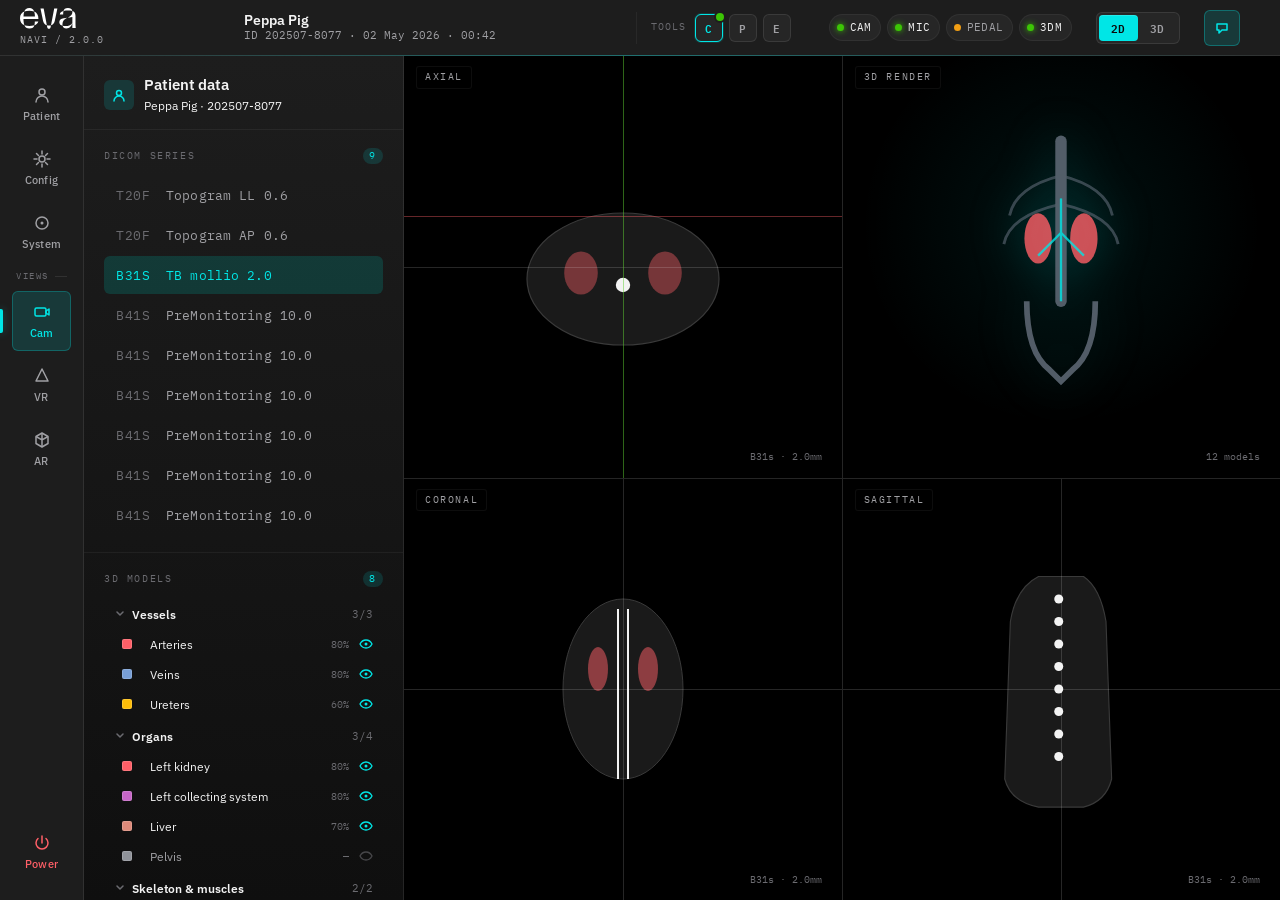
==== index.html @ 3d7feb4e "Rename eva-navi-prototype.html to index.html" ====
<!doctype html>
<html lang="en">
<head>
<meta charset="utf-8">
<title>EVA Navi — Prototype</title>
<meta name="viewport" content="width=device-width,initial-scale=1">
<link rel="preconnect" href="https://fonts.googleapis.com">
<link rel="preconnect" href="https://fonts.gstatic.com" crossorigin>
<link href="https://fonts.googleapis.com/css2?family=IBM+Plex+Mono:wght@400;500;600&family=IBM+Plex+Sans:wght@400;500;600;700&display=swap" rel="stylesheet">
<style>
/* ==========================================================================
   TOKENS — Eva Surgica brand
   ========================================================================== */
:root{
  --bg-0:#0F0F0F; --bg-1:#1D1D1D; --bg-2:#262626; --bg-3:#333333; --bg-4:#404040;
  --bd-subtle:rgba(255,255,255,.05); --bd-default:rgba(255,255,255,.09); --bd-strong:rgba(255,255,255,.18);
  --tx-primary:#F3F3F3; --tx-secondary:#A0A0A4; --tx-tertiary:#6B6B70; --tx-disabled:#454548;

  --brand:#00E6E6; --brand-bright:#33EFEF; --brand-deep:#00B8B8;
  --brand-tint:rgba(0,230,230,.14); --brand-glow:rgba(0,230,230,.40);
  --brand-blue:#789FD6; --brand-blue-tint:rgba(120,159,214,.16);
  --brand-magenta:#C666C7; --brand-magenta-tint:rgba(198,102,199,.16);
  --acc-yellow:#FEBD09; --acc-yellow-tint:rgba(254,189,9,.14);
  --acc-salmon:#DD8A7A; --acc-salmon-tint:rgba(221,138,122,.14);

  --ok:#3CC505; --ok-tint:rgba(60,197,5,.14);
  --warn:#F19E14; --warn-tint:rgba(241,158,20,.14);
  --danger:#FF5F67; --danger-tint:rgba(255,95,103,.14);
  --neutral:#90939A; --neutral-tint:rgba(144,147,154,.14);

  --brand-gradient:linear-gradient(135deg,var(--brand) 0%,var(--brand-blue) 50%,var(--brand-magenta) 100%);

  --f-sans:'IBM Plex Sans',ui-sans-serif,system-ui,sans-serif;
  --f-mono:'IBM Plex Mono',ui-monospace,monospace;
  --r-sm:4px; --r-md:6px; --r-lg:10px; --r-xl:14px;
  --sh-1:0 1px 2px rgba(0,0,0,.4);
  --sh-2:0 4px 12px rgba(0,0,0,.4);
  --sh-3:0 12px 32px rgba(0,0,0,.55);
}

*{box-sizing:border-box}
html,body{margin:0;padding:0;height:100%;overflow:hidden;background:var(--bg-0);color:var(--tx-primary);font-family:var(--f-sans);font-size:14px;line-height:1.45;-webkit-font-smoothing:antialiased}
button{font-family:inherit;background:none;border:0;padding:0;cursor:pointer;color:inherit}
input{font-family:inherit}

/* ==========================================================================
   APP SHELL
   ========================================================================== */
.app{display:grid;grid-template-rows:56px 1fr;height:100vh;background:var(--bg-0)}

/* ==========================================================================
   TOPBAR
   ========================================================================== */
.topbar{
  display:grid;
  grid-template-columns:200px 1fr auto auto auto auto auto;
  align-items:center;gap:24px;padding:0 16px 0 20px;
  background:var(--bg-1);border-bottom:1px solid var(--bd-default);position:relative;
}
.topbar::after{content:"";position:absolute;left:0;right:0;bottom:-1px;height:1px;background:linear-gradient(90deg,transparent,var(--brand),transparent);opacity:.35}
.brand{display:flex;flex-direction:column;align-items:flex-start;gap:4px}
.brand-name small{display:block;font-family:var(--f-mono);font-size:10px;color:var(--tx-secondary);font-weight:400;letter-spacing:.1em}

.tb-group{display:flex;align-items:center;gap:8px;padding:0 14px;border-left:1px solid var(--bd-subtle);height:32px}
.tb-label{font-family:var(--f-mono);font-size:10px;color:var(--tx-tertiary);text-transform:uppercase;letter-spacing:.12em}

.tb-patient{display:flex;flex-direction:column;justify-content:center;line-height:1.25}
.tb-patient .name{font-size:13.5px;font-weight:600;color:var(--tx-primary)}
.tb-patient .id{font-family:var(--f-mono);font-size:11px;color:var(--tx-secondary)}

.tb-marker{width:28px;height:28px;border-radius:var(--r-md);background:var(--bg-2);border:1px solid var(--bd-default);display:grid;place-items:center;font-family:var(--f-mono);font-size:11px;font-weight:600;color:var(--tx-secondary);position:relative;cursor:pointer;transition:all .15s ease}
.tb-marker:hover{border-color:var(--bd-strong);color:var(--tx-primary)}
.tb-marker.is-active{color:var(--brand);border-color:var(--brand);box-shadow:0 0 0 1px var(--brand-tint)}
.tb-marker .dot{position:absolute;top:-2px;right:-2px;width:8px;height:8px;border-radius:50%;background:var(--ok);box-shadow:0 0 0 2px var(--bg-1)}

.tb-hw{display:flex;gap:6px;align-items:center}
.tb-hw-item{display:flex;align-items:center;gap:6px;padding:5px 9px 5px 7px;border-radius:999px;background:var(--bg-2);border:1px solid var(--bd-subtle);font-size:11px;color:var(--tx-secondary);font-family:var(--f-mono);letter-spacing:.02em}
.tb-hw-item .status{width:7px;height:7px;border-radius:50%;background:var(--tx-disabled)}
.tb-hw-item.is-ok .status{background:var(--ok);box-shadow:0 0 6px var(--ok)}
.tb-hw-item.is-warn .status{background:var(--warn)}
.tb-hw-item.is-err .status{background:var(--danger)}
.tb-hw-item.is-ok{color:var(--tx-primary)}

.tb-action{width:36px;height:36px;border-radius:var(--r-md);background:transparent;border:1px solid transparent;color:var(--tx-secondary);display:grid;place-items:center;cursor:pointer;transition:all .15s ease}
.tb-action:hover{background:var(--bg-2);color:var(--tx-primary)}
.tb-action.is-on{background:var(--brand-tint);color:var(--brand);border-color:rgba(0,230,230,.3)}
.tb-action.is-danger:hover{background:var(--danger-tint);color:var(--danger);border-color:rgba(255,95,103,.3)}

.tb-toggle-23d{display:flex;background:var(--bg-2);border:1px solid var(--bd-default);border-radius:var(--r-md);padding:2px;height:32px}
.tb-toggle-23d button{background:transparent;border:none;color:var(--tx-secondary);font-family:var(--f-mono);font-size:11px;font-weight:600;letter-spacing:.05em;padding:0 12px;border-radius:4px;cursor:pointer;height:100%}
.tb-toggle-23d button.is-active{background:var(--brand);color:#0A0A0A;box-shadow:0 1px 0 rgba(255,255,255,.15) inset}

/* ==========================================================================
   BODY: SIDEBAR + STAGE
   ========================================================================== */
.body{display:grid;grid-template-columns:84px 1fr;min-height:0}

.sidebar{background:var(--bg-1);border-right:1px solid var(--bd-default);display:flex;flex-direction:column;padding:18px 0}
.sb-group{display:flex;flex-direction:column;gap:4px;padding:0 12px}
.sb-divider{height:1px;background:var(--bd-default);margin:14px 16px;position:relative}
.sb-divider::after{content:"SETUP";position:absolute;left:0;top:-7px;font-family:var(--f-mono);font-size:9px;color:var(--tx-tertiary);letter-spacing:.18em;background:var(--bg-1);padding-right:6px}
.sb-divider.viz::after{content:"VIEWS"}

.sb-item{display:flex;flex-direction:column;align-items:center;gap:4px;padding:10px 6px;border-radius:var(--r-md);color:var(--tx-secondary);cursor:pointer;transition:all .15s ease;border:1px solid transparent;position:relative;background:transparent;font-family:inherit}
.sb-item:hover{background:var(--bg-2);color:var(--tx-primary)}
.sb-item.is-active{background:var(--brand-tint);color:var(--brand);border-color:rgba(0,230,230,.25)}
.sb-item.is-active::before{content:"";position:absolute;left:-13px;top:50%;transform:translateY(-50%);width:3px;height:24px;background:var(--brand);border-radius:0 2px 2px 0;box-shadow:0 0 8px var(--brand-glow)}
.sb-item span{font-size:10.5px;font-weight:500;letter-spacing:.02em}
.sb-bottom{margin-top:auto;padding:0 12px;display:flex;flex-direction:column;gap:4px}
.sb-item-danger{color:var(--danger)!important}
.sb-item-danger:hover{background:var(--danger-tint)!important;color:var(--danger)!important}

/* ==========================================================================
   STAGE — screens swap here
   ========================================================================== */
.stage{position:relative;min-width:0;overflow:hidden;background:var(--bg-0)}
.screen{position:absolute;inset:0;display:none;animation:fadeIn .25s ease}
.screen.is-active{display:block}
@keyframes fadeIn{from{opacity:0;transform:translateY(4px)}to{opacity:1;transform:none}}

/* ==========================================================================
   BUTTONS (used by all screens)
   ========================================================================== */
.btn{font-family:var(--f-sans);font-size:13px;font-weight:500;letter-spacing:-.002em;padding:8px 14px;border-radius:var(--r-md);border:1px solid transparent;cursor:pointer;transition:all .15s ease;display:inline-flex;align-items:center;gap:8px;line-height:1;white-space:nowrap}
.btn-primary{background:var(--brand);color:#0A0A0A;font-weight:600;box-shadow:0 1px 0 rgba(255,255,255,.15) inset,0 2px 8px rgba(0,230,230,.25)}
.btn-primary:hover{background:var(--brand-bright);box-shadow:0 1px 0 rgba(255,255,255,.2) inset,0 4px 14px rgba(0,230,230,.4)}
.btn-secondary{background:var(--bg-3);color:var(--tx-primary);border-color:var(--bd-default)}
.btn-secondary:hover{background:var(--bg-4);border-color:var(--bd-strong)}
.btn-ghost{background:transparent;color:var(--tx-secondary);border-color:transparent}
.btn-ghost:hover{background:var(--bg-2);color:var(--tx-primary)}
.btn-danger{background:transparent;color:var(--danger);border-color:rgba(255,95,103,.3)}
.btn-danger:hover{background:var(--danger-tint);border-color:var(--danger)}
.btn-icon{padding:8px;width:34px;height:34px;justify-content:center}
.btn-lg{padding:12px 18px;font-size:14px;border-radius:var(--r-md)}
.btn-sm{padding:6px 10px;font-size:12px}

/* Pills */
.pill{display:inline-flex;align-items:center;gap:8px;padding:6px 12px;border-radius:999px;font-family:var(--f-mono);font-size:11px;font-weight:500;letter-spacing:.02em;border:1px solid}
.pill .dot{width:7px;height:7px;border-radius:50%}
.pill-ok{background:var(--ok-tint);color:var(--ok);border-color:rgba(60,197,5,.3)} .pill-ok .dot{background:var(--ok);box-shadow:0 0 6px var(--ok)}
.pill-warn{background:var(--warn-tint);color:var(--warn);border-color:rgba(241,158,20,.3)} .pill-warn .dot{background:var(--warn)}
.pill-idle{background:var(--bg-3);color:var(--tx-tertiary);border-color:var(--bd-default)} .pill-idle .dot{background:var(--tx-tertiary)}

/* ==========================================================================
   SCREEN: OPERATING VIEW (4-pane DICOM)
   ========================================================================== */
.opview{display:grid;grid-template-columns:320px 1fr;height:100%;background:var(--bg-0)}

.panel{background:linear-gradient(180deg,var(--bg-1) 0%,var(--bg-0) 100%);border-right:1px solid var(--bd-default);overflow-y:auto;display:flex;flex-direction:column}
.panel-header{display:flex;align-items:center;gap:10px;padding:18px 20px 14px;border-bottom:1px solid var(--bd-subtle)}
.panel-header .ico{width:30px;height:30px;border-radius:var(--r-md);background:var(--brand-tint);color:var(--brand);display:grid;place-items:center}
.panel-title{margin:0;font-size:14.5px;font-weight:600;letter-spacing:-.005em}
.panel-title small{display:block;font-size:11px;color:var(--tx-tertiary);font-weight:400;font-family:var(--f-mono);letter-spacing:.05em;margin-top:1px}

.panel-section{padding:18px 20px;border-bottom:1px solid var(--bd-subtle)}
.panel-section:last-child{border-bottom:none}
.panel-section-label{font-family:var(--f-mono);font-size:10px;color:var(--tx-tertiary);text-transform:uppercase;letter-spacing:.16em;margin-bottom:12px;display:flex;justify-content:space-between;align-items:center}
.panel-section-label .count{color:var(--brand);background:var(--brand-tint);padding:1px 6px;border-radius:999px;font-size:9.5px}

/* DICOM list — search + groups + refined items */
.dicom-list{display:flex;flex-direction:column;gap:2px}

.dicom-item{
  display:flex;align-items:center;gap:14px;
  padding:11px 12px;
  border-radius:var(--r-md);
  background:transparent;border:none;
  font-family:var(--f-mono);font-size:12.5px;
  color:var(--tx-secondary);
  width:100%;text-align:left;cursor:pointer;
  transition:background .12s ease;
}
.dicom-item .seq{color:var(--tx-tertiary);min-width:36px;letter-spacing:.04em}
.dicom-item .name{letter-spacing:.01em}
.dicom-item:hover{background:var(--bg-2);color:var(--tx-primary)}
.dicom-item:hover .seq{color:var(--tx-secondary)}
.dicom-item.is-active{background:rgba(0,140,130,.28);color:var(--brand)}
.dicom-item.is-active .seq{color:var(--brand)}

.models-tree{display:flex;flex-direction:column;gap:2px}
.model-group{display:flex;flex-direction:column}
.model-group-header{display:flex;align-items:center;gap:8px;padding:8px 10px;border-radius:var(--r-sm);font-size:12px;font-weight:600;color:var(--tx-primary);cursor:pointer;background:transparent;border:none;font-family:inherit;width:100%;text-align:left}
.model-group-header:hover{background:var(--bg-2)}
.model-group-header .chev{transition:transform .15s ease;color:var(--tx-tertiary)}
.model-group.is-collapsed .chev{transform:rotate(-90deg)}
.model-group-header .grp-count{margin-left:auto;font-family:var(--f-mono);font-size:10.5px;color:var(--tx-tertiary);font-weight:400}
.model-group-items{display:flex;flex-direction:column;gap:1px;padding-left:8px;transition:max-height .2s ease,opacity .15s ease;overflow:hidden}
.model-group.is-collapsed .model-group-items{max-height:0;opacity:0}

.model-item{display:grid;grid-template-columns:18px 1fr auto auto;align-items:center;gap:10px;padding:7px 10px;border-radius:var(--r-sm);cursor:pointer;font-size:12px;color:var(--tx-secondary);background:transparent;border:none;font-family:inherit;width:100%;text-align:left}
.model-item:hover{background:var(--bg-2);color:var(--tx-primary)}
.model-item .swatch{width:10px;height:10px;border-radius:2px;border:1px solid rgba(255,255,255,.15)}
.model-item.is-on{color:var(--tx-primary)}
.model-item .eye{color:var(--tx-tertiary);opacity:.6}
.model-item.is-on .eye{color:var(--brand);opacity:1}
.model-item .opacity-mini{font-family:var(--f-mono);font-size:10px;color:var(--tx-tertiary)}

.tp-block{padding:18px 20px;border-top:1px solid var(--bd-subtle)}
.tp-row{display:flex;justify-content:space-between;align-items:baseline;margin-bottom:8px}
.tp-label{font-size:12px;font-weight:500}
.tp-val{font-family:var(--f-mono);font-size:13px;color:var(--brand);font-weight:600}
.tp-slider{height:6px;background:var(--bg-3);border-radius:999px;position:relative;cursor:pointer}
.tp-slider .fill{position:absolute;left:0;top:0;bottom:0;width:62%;background:linear-gradient(90deg,var(--brand-deep),var(--brand));border-radius:999px;box-shadow:0 0 12px var(--brand-glow)}
.tp-slider .knob{position:absolute;left:62%;top:50%;transform:translate(-50%,-50%);width:16px;height:16px;border-radius:50%;background:var(--tx-primary);border:2px solid var(--brand);box-shadow:var(--sh-2)}

/* Viewport 4-pane */
.viewport{display:grid;grid-template-columns:1fr 1fr;grid-template-rows:1fr 1fr;gap:1px;background:var(--bd-default);position:relative;overflow:hidden;height:100%}
.pane{background:#000;position:relative;overflow:hidden}
.pane-label{position:absolute;top:10px;left:12px;font-family:var(--f-mono);font-size:10px;color:var(--tx-secondary);text-transform:uppercase;letter-spacing:.16em;background:rgba(0,0,0,.6);padding:3px 8px;border-radius:3px;border:1px solid var(--bd-subtle);z-index:2}
.pane-meta{position:absolute;bottom:10px;right:12px;font-family:var(--f-mono);font-size:10px;color:var(--tx-tertiary);background:rgba(0,0,0,.6);padding:3px 8px;border-radius:3px}

/* Pane expand button */
.pane-expand{position:absolute;top:8px;right:10px;width:26px;height:26px;border-radius:var(--r-sm);background:rgba(0,0,0,.55);border:1px solid var(--bd-subtle);color:var(--tx-tertiary);display:none;place-items:center;cursor:pointer;z-index:3;transition:all .15s ease}
.pane:hover .pane-expand{display:grid}
.pane-expand:hover{background:var(--bg-3);border-color:var(--bd-strong);color:var(--tx-primary)}

/* Maximized pane */
.pane.is-maximized{grid-column:1/-1;grid-row:1/-1;z-index:4}
.viewport.has-maximized .pane:not(.is-maximized){display:none}
.pane.is-maximized .pane-expand{display:grid}
.pane-content{width:100%;height:100%;display:grid;place-items:center}
.anatomy{position:absolute;inset:0;display:grid;place-items:center;background:radial-gradient(circle at 50% 40%,rgba(0,230,230,.08),transparent 60%)}
.anatomy-svg{filter:drop-shadow(0 0 24px rgba(0,230,230,.25))}
.crosshair{position:absolute;background:rgba(255,255,255,.15);pointer-events:none}
.crosshair.h{left:0;right:0;height:1px;top:50%}
.crosshair.v{top:0;bottom:0;width:1px;left:50%}
.crosshair.red{background:rgba(255,95,103,.4)}
.crosshair.green{background:rgba(60,197,5,.4)}

/* ==========================================================================
   SCREEN: CALIBRATION
   ========================================================================== */
.calib{display:grid;grid-template-rows:auto 1fr auto;height:100%;background:var(--bg-0)}

.stepper{display:flex;align-items:center;gap:0;padding:20px 28px;background:linear-gradient(180deg,var(--bg-1),var(--bg-0));border-bottom:1px solid var(--bd-subtle)}
.step{display:flex;align-items:center;gap:10px;color:var(--tx-tertiary);font-size:12px}
.step + .step-connector{flex:1;height:1px;background:var(--bd-default);margin:0 14px;min-width:24px;position:relative}
.step-connector.is-done{background:var(--brand)}
.step-circle{width:24px;height:24px;border-radius:50%;border:1.5px solid var(--bd-default);display:grid;place-items:center;font-family:var(--f-mono);font-size:11px;font-weight:600;color:var(--tx-tertiary);background:var(--bg-1)}
.step.is-done .step-circle{background:var(--brand);border-color:var(--brand);color:#0A0A0A}
.step.is-current .step-circle{border-color:var(--brand);color:var(--brand);background:var(--brand-tint);box-shadow:0 0 0 4px rgba(0,230,230,.1)}
.step.is-done{color:var(--tx-secondary)}
.step.is-current{color:var(--tx-primary);font-weight:600}
.step-label{font-size:12px}

.calib-stage{position:relative;overflow:hidden;background:radial-gradient(800px 500px at 50% 40%,rgba(0,230,230,.06),transparent 60%),var(--bg-0)}
.calib-anatomy{position:absolute;left:50%;top:50%;transform:translate(-50%,-50%);width:320px;height:480px}

.pointer-status{position:absolute;top:24px;left:50%;transform:translateX(-50%);display:flex;align-items:center;gap:12px;background:rgba(13,18,24,.85);backdrop-filter:blur(8px);border:1px solid var(--warn);border-radius:999px;padding:8px 16px 8px 12px;box-shadow:0 8px 24px rgba(0,0,0,.5),0 0 0 1px rgba(241,158,20,.2),0 0 20px rgba(241,158,20,.2)}
.pointer-status .ico{width:22px;height:22px;border-radius:50%;background:var(--warn-tint);color:var(--warn);display:grid;place-items:center}
.pointer-status .txt{font-size:13px;font-weight:500}
.pointer-status .txt small{display:block;font-family:var(--f-mono);font-size:10.5px;color:var(--tx-secondary);font-weight:400;letter-spacing:.04em}

.calib-points{position:absolute;inset:0;pointer-events:none}
.cp{position:absolute;width:32px;height:32px;border-radius:50%;border:2px solid var(--tx-tertiary);background:rgba(0,0,0,.5);display:grid;place-items:center;font-family:var(--f-mono);font-size:12px;font-weight:600;color:var(--tx-tertiary)}
.cp.done{background:var(--brand);border-color:var(--brand);color:#0A0A0A;box-shadow:0 0 16px var(--brand-glow)}
.cp.current{border-color:var(--acc-yellow);color:var(--acc-yellow);background:rgba(254,189,9,.15);animation:pulseRing 1.6s infinite}
@keyframes pulseRing{0%,100%{box-shadow:0 0 0 0 rgba(254,189,9,.6)}50%{box-shadow:0 0 0 10px rgba(254,189,9,0)}}

.calib-info{position:absolute;left:32px;top:32px;width:280px;display:flex;flex-direction:column;gap:14px}
.calib-info-card{background:rgba(13,18,24,.7);backdrop-filter:blur(8px);border:1px solid var(--bd-default);border-radius:var(--r-lg);padding:18px}
.calib-info-card .lbl{font-family:var(--f-mono);font-size:10px;color:var(--brand);letter-spacing:.16em;text-transform:uppercase;margin-bottom:10px}
.calib-info-card .ttl{font-size:15px;font-weight:600;letter-spacing:-.005em;margin-bottom:6px}
.calib-info-card .desc{font-size:12.5px;color:var(--tx-secondary);line-height:1.5;margin-bottom:14px}
.calib-info-card .timer{display:flex;gap:8px;align-items:center;font-family:var(--f-mono);font-size:11px;color:var(--tx-tertiary)}

.calib-footer{display:grid;grid-template-columns:auto 1fr auto;align-items:center;gap:16px;padding:18px 28px;background:var(--bg-1);border-top:1px solid var(--bd-default)}
.calib-progress{display:flex;align-items:center;gap:14px}
.calib-progress-text{font-size:13px}
.calib-progress-text strong{color:var(--brand);font-family:var(--f-mono);font-weight:600;font-size:14px}
.calib-progress-text .sub{display:block;font-size:11.5px;color:var(--tx-secondary);margin-top:2px}
.calib-progress-bar{width:140px;height:4px;background:var(--bg-3);border-radius:999px;overflow:hidden}
.calib-progress-bar .fill{height:100%;width:50%;background:linear-gradient(90deg,var(--brand-deep),var(--brand));border-radius:999px;box-shadow:0 0 10px var(--brand-glow)}
.calib-actions{display:flex;gap:8px;align-items:center}

/* ==========================================================================
   ASSISTANT (floating)
   ========================================================================== */
.assistant{
  position:absolute;top:16px;right:16px;width:320px;
  background:linear-gradient(var(--bg-1),var(--bg-1)) padding-box,
             var(--brand-gradient) border-box;
  border:1.5px solid transparent;
  border-radius:var(--r-lg);
  box-shadow:var(--sh-3);
  z-index:10;
}
.ast-body{padding:22px 22px 20px}
.ast-title{font-family:var(--f-mono);font-size:15px;font-weight:600;color:var(--tx-primary);margin-bottom:14px}
.ast-msg{font-size:14px;color:var(--tx-secondary);line-height:1.6;margin:0 0 20px}
.ast-actions{display:flex;align-items:center;gap:16px}

/* ==========================================================================
   MODAL (Patient Data)
   ========================================================================== */
.modal-overlay{position:fixed;inset:0;background:rgba(0,0,0,.65);backdrop-filter:blur(4px);display:none;align-items:center;justify-content:center;z-index:1000;animation:fadeIn .2s ease}
.modal-overlay.is-open{display:flex}

.form-modal{background:var(--bg-1);border:1px solid var(--bd-default);border-radius:var(--r-lg);box-shadow:var(--sh-3);width:680px;max-width:calc(100vw - 48px);max-height:calc(100vh - 96px);overflow:hidden;display:flex;flex-direction:column;animation:slideUp .25s ease}
@keyframes slideUp{from{opacity:0;transform:translateY(12px) scale(.98)}to{opacity:1;transform:none}}

.form-modal-header{display:flex;align-items:center;gap:14px;padding:20px 24px;border-bottom:1px solid var(--bd-subtle)}
.form-modal-header .ico{width:36px;height:36px;border-radius:var(--r-md);background:var(--brand-tint);color:var(--brand);display:grid;place-items:center}
.form-modal-header .ttl{font-size:15px;font-weight:600}
.form-modal-header .sub{font-size:12px;color:var(--tx-secondary);font-family:var(--f-mono);margin-top:2px}
.form-modal-body{padding:24px;display:grid;grid-template-columns:200px 1fr;gap:24px;overflow-y:auto;flex:1;min-height:0}

.form-list{display:flex;flex-direction:column;gap:1px}
.form-list-item{padding:9px 12px;font-family:var(--f-mono);font-size:11.5px;color:var(--tx-secondary);border-radius:var(--r-sm);cursor:pointer;display:flex;justify-content:space-between;align-items:center;background:transparent;border:none;font-family:var(--f-mono);width:100%;text-align:left}
.form-list-item:hover{background:var(--bg-2);color:var(--tx-primary)}
.form-list-item.is-active{background:var(--brand-tint);color:var(--brand)}
.form-list-item .badge{font-size:9.5px;background:var(--bg-3);color:var(--tx-tertiary);padding:1px 6px;border-radius:999px}
.form-list-item.is-active .badge{background:rgba(0,230,230,.2);color:var(--brand)}

.form-fields{display:grid;grid-template-columns:1fr 1fr;gap:14px}
.form-fields .full{grid-column:1/-1}
.input-group{display:flex;flex-direction:column;gap:6px;width:100%}
.input-label{font-family:var(--f-mono);font-size:10.5px;color:var(--tx-tertiary);text-transform:uppercase;letter-spacing:.14em}
.input{background:var(--bg-2);border:1px solid var(--bd-default);border-radius:var(--r-md);padding:10px 12px;font-family:var(--f-sans);font-size:13px;color:var(--tx-primary);width:100%;transition:border .15s ease,background .15s ease}
.input:focus{outline:none;border-color:var(--brand);background:var(--bg-1);box-shadow:0 0 0 3px var(--brand-tint)}
.input::placeholder{color:var(--tx-tertiary)}

.select{position:relative;background:var(--bg-2);border:1px solid var(--bd-default);border-radius:var(--r-md);padding:10px 36px 10px 12px;font-size:13px;color:var(--tx-primary);cursor:pointer;width:100%;font-family:var(--f-sans)}
.select::after{content:"";position:absolute;right:12px;top:50%;width:8px;height:8px;border-right:1.5px solid var(--tx-secondary);border-bottom:1.5px solid var(--tx-secondary);transform:translateY(-70%) rotate(45deg)}
.select:hover{border-color:var(--bd-strong)}

.form-modal-footer{display:flex;justify-content:space-between;align-items:center;padding:16px 24px;border-top:1px solid var(--bd-subtle);background:var(--bg-0)}
.form-modal-footer .left{display:flex;gap:8px;align-items:center;font-size:12px;color:var(--tx-secondary)}
.form-modal-footer .right{display:flex;gap:8px}



</style>
</head>
<body>

<div class="app">

  <!-- ============= TOPBAR ============= -->
  <div class="topbar">
    <div class="brand">
      <svg width="56" height="21" viewBox="0 0 67 25" fill="none" xmlns="http://www.w3.org/2000/svg"><path d="M11.2679 24.4571C8.02289 24.4571 6.26503 22.9145 5.27359 20.464C4.46205 18.4678 4.19191 15.881 4.1468 13.1131H22.0401C22.0852 8.16733 20.192 5.30862 16.947 3.99253C17.6232 5.80769 17.8482 7.94022 17.8933 10.1636H4.19191C4.28215 7.80395 4.50716 5.76226 5.13824 4.03795C2.028 5.26377 0 7.80453 0 12.2513C0 16.698 2.028 19.2842 5.27359 20.464C6.94122 21.0539 9.01433 21.3259 11.2679 21.3259C13.116 21.3259 15.2342 21.1442 17.2171 20.5089C19.5158 19.7373 21.4536 18.3309 21.9493 16.0621H17.758C17.7128 17.741 17.5775 19.2836 17.2171 20.5089C16.4958 22.9594 14.8282 24.4566 11.2679 24.4566V24.4571ZM5.13824 4.03853C6.03944 1.58804 7.7973 0 11.2228 0C14.2879 0 16.0452 1.67889 16.947 3.99311C15.3245 3.35777 13.3861 3.08582 11.2228 3.08582C8.92409 3.08582 6.85098 3.35835 5.13824 4.03853ZM34.6147 24.8205C33.2178 24.8205 32.7666 23.8678 32.5416 22.6426L28.3046 0.544488H24.5187L27.6284 15.3825C28.2143 18.105 29.882 19.8747 32.1355 20.6463C32.902 20.8734 33.758 21.0091 34.6147 21.0091C35.4714 21.0091 36.3274 20.8728 37.0939 20.6463C39.3475 19.8747 41.0151 18.1055 41.601 15.3825L44.7107 0.544488H40.9249L36.6884 22.6426C36.4628 23.8678 35.8774 24.8205 34.6153 24.8205H34.6147ZM55.4823 24.4571C59.6742 24.4571 61.5669 21.5076 62.5583 18.2861H62.6486V23.9126H66.7051V23.731C66.4344 21.8704 66.3899 19.1934 66.3899 16.0627V9.43799C66.3899 5.94395 64.9021 4.31049 62.5583 3.58488C62.6034 3.90226 62.6486 4.40133 62.6486 4.85555C62.6486 7.94137 60.8462 9.48399 58.6371 10.6184L56.8798 11.5257L62.6486 10.7087V17.787C61.4767 19.7384 58.8176 21.5984 53.9049 21.5984C53.0037 21.5984 52.0117 21.5076 50.9752 21.2356C51.4258 23.187 52.6879 24.4571 55.4823 24.4571ZM47.0088 16.9251C47.0088 14.2481 48.8569 12.6601 52.327 12.161L56.8793 11.5257L55.9775 11.9793C53.2282 13.3857 50.7947 15.2008 50.7947 19.3756C50.7947 20.011 50.8398 20.6463 50.9752 21.2362C48.8569 20.6463 47.0088 19.3756 47.0088 16.9257V16.9251ZM47.6399 7.84995H51.6514C51.6514 6.17106 51.7416 4.71928 52.0117 3.58488C49.6228 4.22022 47.6399 5.49088 47.6399 7.84995ZM52.0117 3.58488C52.5977 1.27066 54.0848 0 57.3755 0C60.4852 0 62.1528 0.952711 62.5583 3.58488C61.0712 3.08582 59.2682 2.99497 57.2853 2.99497C55.6177 2.99497 53.7245 3.13124 52.0117 3.58488Z" fill="white"/></svg>
      <div class="brand-name"><small>NAVI / 2.0.0</small></div>
    </div>

    <div class="tb-patient">
      <div class="name">Peppa Pig</div>
      <div class="id">ID 202507-8077 · 02 May 2026 · <span id="clock">14:26</span></div>
    </div>

    <div class="tb-group">
      <span class="tb-label">Tools</span>
      <div style="display:flex;gap:6px">
        <button class="tb-marker is-active" data-marker="C" title="Camera visible">C<span class="dot"></span></button>
        <button class="tb-marker" data-marker="P" title="Pointer hidden">P</button>
        <button class="tb-marker" data-marker="E" title="Endoscope hidden">E</button>
      </div>
    </div>

    <div class="tb-hw">
      <div class="tb-hw-item is-ok"><span class="status"></span>CAM</div>
      <div class="tb-hw-item is-ok"><span class="status"></span>MIC</div>
      <div class="tb-hw-item is-warn"><span class="status"></span>PEDAL</div>
      <div class="tb-hw-item is-ok"><span class="status"></span>3DM</div>
    </div>

    <div class="tb-toggle-23d">
      <button class="is-active" data-mode="2D">2D</button>
      <button data-mode="3D">3D</button>
    </div>

    <button class="tb-action is-on" id="ast-toggle-top" title="Toggle assistant">
      <svg width="16" height="16" viewBox="0 0 16 16" fill="none"><path d="M3 4h10v6H8l-3 3v-3H3z" stroke="currentColor" stroke-width="1.5" stroke-linejoin="round"/></svg>
    </button>

  </div>

  <!-- ============= BODY ============= -->
  <div class="body">

    <!-- Sidebar (interactive) -->
    <nav class="sidebar">
      <div class="sb-group">
        <button class="sb-item" data-action="open-patient">
          <svg width="20" height="20" viewBox="0 0 20 20" fill="none"><circle cx="10" cy="7" r="3" stroke="currentColor" stroke-width="1.5"/><path d="M4 17a6 6 0 0 1 12 0" stroke="currentColor" stroke-width="1.5" stroke-linecap="round"/></svg>
          <span>Patient</span>
        </button>
        <button class="sb-item" data-screen="calibration">
          <svg width="20" height="20" viewBox="0 0 20 20" fill="none"><path d="M10 2v3M10 15v3M2 10h3M15 10h3M4.5 4.5l2 2M13.5 13.5l2 2M4.5 15.5l2-2M13.5 6.5l2-2" stroke="currentColor" stroke-width="1.5" stroke-linecap="round"/><circle cx="10" cy="10" r="3" stroke="currentColor" stroke-width="1.5"/></svg>
          <span>Config</span>
        </button>
        <button class="sb-item" data-screen="opview">
          <svg width="20" height="20" viewBox="0 0 20 20" fill="none"><circle cx="10" cy="10" r="6" stroke="currentColor" stroke-width="1.5"/><circle cx="10" cy="10" r="1.5" fill="currentColor"/></svg>
          <span>System</span>
        </button>
      </div>

      <div class="sb-divider viz"></div>

      <div class="sb-group">
        <button class="sb-item is-active" data-screen="opview">
          <svg width="20" height="20" viewBox="0 0 20 20" fill="none"><rect x="3" y="6" width="11" height="8" rx="1.5" stroke="currentColor" stroke-width="1.5"/><path d="M14 9l3-2v6l-3-2z" stroke="currentColor" stroke-width="1.5" stroke-linejoin="round"/></svg>
          <span>Cam</span>
        </button>
        <button class="sb-item" data-screen="opview">
          <svg width="20" height="20" viewBox="0 0 20 20" fill="none"><path d="M10 3l6 12H4z" stroke="currentColor" stroke-width="1.5" stroke-linejoin="round"/></svg>
          <span>VR</span>
        </button>
        <button class="sb-item" data-screen="opview">
          <svg width="20" height="20" viewBox="0 0 20 20" fill="none"><path d="M10 3l6 3.5v7L10 17l-6-3.5v-7z" stroke="currentColor" stroke-width="1.5" stroke-linejoin="round"/><path d="M10 3v14M4 6.5l6 3.5 6-3.5" stroke="currentColor" stroke-width="1.5"/></svg>
          <span>AR</span>
        </button>
      </div>

      <div class="sb-bottom">
<button class="sb-item sb-item-danger">
          <svg width="20" height="20" viewBox="0 0 20 20" fill="none"><path d="M10 3v7M6 5.5a6 6 0 1 0 8 0" stroke="currentColor" stroke-width="1.5" stroke-linecap="round"/></svg>
          <span>Power</span>
        </button>
      </div>
    </nav>

    <!-- Stage with screens -->
    <main class="stage">

      <!-- ================ SCREEN 1: OPERATING VIEW ================ -->
      <section class="screen is-active" data-screen="opview">
        <div class="opview">

          <!-- Data panel -->
          <aside class="panel">
            <div class="panel-header">
              <div class="ico">
                <svg width="16" height="16" viewBox="0 0 16 16" fill="none"><circle cx="8" cy="6" r="2.5" stroke="currentColor" stroke-width="1.5"/><path d="M3 14a5 5 0 0 1 10 0" stroke="currentColor" stroke-width="1.5" stroke-linecap="round"/></svg>
              </div>
              <div>
                <h3 class="panel-title">Patient data</h3>
                <small>Peppa Pig · 202507-8077</small>
              </div>
            </div>

            <div class="panel-section">
              <div class="panel-section-label"><span>DICOM series</span><span class="count">9</span></div>

              <div class="dicom-list" id="dicom-list">
                <button class="dicom-item"><span class="seq">T20F</span><span class="name">Topogram LL 0.6</span></button>
                <button class="dicom-item"><span class="seq">T20F</span><span class="name">Topogram AP 0.6</span></button>
                <button class="dicom-item is-active"><span class="seq">B31S</span><span class="name">TB mollio 2.0</span></button>
                <button class="dicom-item"><span class="seq">B41S</span><span class="name">PreMonitoring 10.0</span></button>
                <button class="dicom-item"><span class="seq">B41S</span><span class="name">PreMonitoring 10.0</span></button>
                <button class="dicom-item"><span class="seq">B41S</span><span class="name">PreMonitoring 10.0</span></button>
                <button class="dicom-item"><span class="seq">B41S</span><span class="name">PreMonitoring 10.0</span></button>
                <button class="dicom-item"><span class="seq">B41S</span><span class="name">PreMonitoring 10.0</span></button>
                <button class="dicom-item"><span class="seq">B41S</span><span class="name">PreMonitoring 10.0</span></button>
              </div>
            </div>

            <div class="panel-section">
              <div class="panel-section-label"><span>3D models</span><span class="count" id="models-count">8</span></div>
              <div class="models-tree" id="models-tree">

                <div class="model-group">
                  <button class="model-group-header">
                    <svg class="chev" width="10" height="10" viewBox="0 0 10 10" fill="none"><path d="M3 7l3-3-3-3" stroke="currentColor" stroke-width="1.5" stroke-linecap="round" stroke-linejoin="round" transform="rotate(90 5 5)"/></svg>
                    <span>Vessels</span><span class="grp-count">3/3</span>
                  </button>
                  <div class="model-group-items">
                    <button class="model-item is-on"><div class="swatch" style="background:#FF5F67"></div><span>Arteries</span><span class="opacity-mini">80%</span><svg class="eye" width="14" height="14" viewBox="0 0 14 14" fill="none"><path d="M1 7s2-4 6-4 6 4 6 4-2 4-6 4-6-4-6-4z" stroke="currentColor" stroke-width="1.3"/><circle cx="7" cy="7" r="1.5" fill="currentColor"/></svg></button>
                    <button class="model-item is-on"><div class="swatch" style="background:#789FD6"></div><span>Veins</span><span class="opacity-mini">80%</span><svg class="eye" width="14" height="14" viewBox="0 0 14 14" fill="none"><path d="M1 7s2-4 6-4 6 4 6 4-2 4-6 4-6-4-6-4z" stroke="currentColor" stroke-width="1.3"/><circle cx="7" cy="7" r="1.5" fill="currentColor"/></svg></button>
                    <button class="model-item is-on"><div class="swatch" style="background:#FEBD09"></div><span>Ureters</span><span class="opacity-mini">60%</span><svg class="eye" width="14" height="14" viewBox="0 0 14 14" fill="none"><path d="M1 7s2-4 6-4 6 4 6 4-2 4-6 4-6-4-6-4z" stroke="currentColor" stroke-width="1.3"/><circle cx="7" cy="7" r="1.5" fill="currentColor"/></svg></button>
                  </div>
                </div>

                <div class="model-group">
                  <button class="model-group-header">
                    <svg class="chev" width="10" height="10" viewBox="0 0 10 10" fill="none"><path d="M3 7l3-3-3-3" stroke="currentColor" stroke-width="1.5" stroke-linecap="round" stroke-linejoin="round" transform="rotate(90 5 5)"/></svg>
                    <span>Organs</span><span class="grp-count">3/4</span>
                  </button>
                  <div class="model-group-items">
                    <button class="model-item is-on"><div class="swatch" style="background:#FF5F67"></div><span>Left kidney</span><span class="opacity-mini">80%</span><svg class="eye" width="14" height="14" viewBox="0 0 14 14" fill="none"><path d="M1 7s2-4 6-4 6 4 6 4-2 4-6 4-6-4-6-4z" stroke="currentColor" stroke-width="1.3"/><circle cx="7" cy="7" r="1.5" fill="currentColor"/></svg></button>
                    <button class="model-item is-on"><div class="swatch" style="background:#C666C7"></div><span>Left collecting system</span><span class="opacity-mini">80%</span><svg class="eye" width="14" height="14" viewBox="0 0 14 14" fill="none"><path d="M1 7s2-4 6-4 6 4 6 4-2 4-6 4-6-4-6-4z" stroke="currentColor" stroke-width="1.3"/><circle cx="7" cy="7" r="1.5" fill="currentColor"/></svg></button>
                    <button class="model-item is-on"><div class="swatch" style="background:#DD8A7A"></div><span>Liver</span><span class="opacity-mini">70%</span><svg class="eye" width="14" height="14" viewBox="0 0 14 14" fill="none"><path d="M1 7s2-4 6-4 6 4 6 4-2 4-6 4-6-4-6-4z" stroke="currentColor" stroke-width="1.3"/><circle cx="7" cy="7" r="1.5" fill="currentColor"/></svg></button>
                    <button class="model-item"><div class="swatch" style="background:#90939A"></div><span>Pelvis</span><span class="opacity-mini">—</span><svg class="eye" width="14" height="14" viewBox="0 0 14 14" fill="none"><path d="M1 7s2-4 6-4 6 4 6 4-2 4-6 4-6-4-6-4z" stroke="currentColor" stroke-width="1.3"/></svg></button>
                  </div>
                </div>

                <div class="model-group">
                  <button class="model-group-header">
                    <svg class="chev" width="10" height="10" viewBox="0 0 10 10" fill="none"><path d="M3 7l3-3-3-3" stroke="currentColor" stroke-width="1.5" stroke-linecap="round" stroke-linejoin="round" transform="rotate(90 5 5)"/></svg>
                    <span>Skeleton &amp; muscles</span><span class="grp-count">2/2</span>
                  </button>
                  <div class="model-group-items">
                    <button class="model-item is-on"><div class="swatch" style="background:#F3F3F3"></div><span>Left femur</span><span class="opacity-mini">90%</span><svg class="eye" width="14" height="14" viewBox="0 0 14 14" fill="none"><path d="M1 7s2-4 6-4 6 4 6 4-2 4-6 4-6-4-6-4z" stroke="currentColor" stroke-width="1.3"/><circle cx="7" cy="7" r="1.5" fill="currentColor"/></svg></button>
                    <button class="model-item is-on"><div class="swatch" style="background:#DD8A7A"></div><span>Left iliopsoas muscle</span><span class="opacity-mini">50%</span><svg class="eye" width="14" height="14" viewBox="0 0 14 14" fill="none"><path d="M1 7s2-4 6-4 6 4 6 4-2 4-6 4-6-4-6-4z" stroke="currentColor" stroke-width="1.3"/><circle cx="7" cy="7" r="1.5" fill="currentColor"/></svg></button>
                  </div>
                </div>

              </div>
            </div>

            <div class="tp-block">
              <div class="tp-row">
                <span class="tp-label">Global transparency</span>
                <span class="tp-val" id="tp-val">62%</span>
              </div>
              <div class="tp-slider" id="tp-slider">
                <div class="fill" id="tp-fill"></div>
                <div class="knob" id="tp-knob"></div>
              </div>
            </div>
          </aside>

          <!-- 4-pane viewport -->
          <div class="viewport">
            <div class="pane">
              <span class="pane-label">Axial</span>
              <button class="pane-expand" title="Espandi"><svg width="12" height="12" viewBox="0 0 12 12" fill="none"><path d="M1 4V1h3M8 1h3v3M11 8v3H8M4 11H1V8" stroke="currentColor" stroke-width="1.4" stroke-linecap="round" stroke-linejoin="round"/></svg></button>
              <span class="pane-meta">B31s · 2.0mm</span>
              <div class="crosshair h"></div><div class="crosshair v"></div>
              <div class="crosshair h red" style="top:38%"></div>
              <div class="crosshair v green" style="left:50%"></div>
              <div class="pane-content">
                <svg width="240" height="240" viewBox="0 0 200 200" fill="none">
                  <ellipse cx="100" cy="110" rx="80" ry="55" fill="#1a1a1a" stroke="#3a3a3a" stroke-width="1"/>
                  <ellipse cx="65" cy="105" rx="14" ry="18" fill="#FF5F67" opacity=".4"/>
                  <ellipse cx="135" cy="105" rx="14" ry="18" fill="#FF5F67" opacity=".4"/>
                  <circle cx="100" cy="115" r="6" fill="#F3F3F3"/>
                </svg>
              </div>
            </div>

            <div class="pane">
              <span class="pane-label">3D Render</span>
              <button class="pane-expand" title="Espandi"><svg width="12" height="12" viewBox="0 0 12 12" fill="none"><path d="M1 4V1h3M8 1h3v3M11 8v3H8M4 11H1V8" stroke="currentColor" stroke-width="1.4" stroke-linecap="round" stroke-linejoin="round"/></svg></button>
              <span class="pane-meta">12 models</span>
              <div class="anatomy">
                <svg width="240" height="320" viewBox="0 0 200 280" class="anatomy-svg">
                  <g opacity=".9">
                    <path d="M100 30 L100 170" stroke="#5B6773" stroke-width="10" stroke-linecap="round"/>
                    <g stroke="#5B6773" stroke-width="2.5" fill="none" opacity=".7">
                      <path d="M100 60 Q60 70 55 95"/><path d="M100 60 Q140 70 145 95"/>
                      <path d="M100 85 Q55 95 50 120"/><path d="M100 85 Q145 95 150 120"/>
                    </g>
                    <path d="M70 170 Q70 215 90 230 L100 240 L110 230 Q130 215 130 170" stroke="#5B6773" stroke-width="5" fill="none"/>
                  </g>
                  <ellipse cx="80" cy="115" rx="12" ry="22" fill="#FF5F67" opacity=".8"/>
                  <ellipse cx="120" cy="115" rx="12" ry="22" fill="#FF5F67" opacity=".8"/>
                  <g stroke="#00E6E6" stroke-width="2" fill="none" opacity=".8">
                    <path d="M100 80 L100 170"/><path d="M100 110 L80 130"/><path d="M100 110 L120 130"/>
                  </g>
                </svg>
              </div>
            </div>

            <div class="pane">
              <span class="pane-label">Coronal</span>
              <button class="pane-expand" title="Espandi"><svg width="12" height="12" viewBox="0 0 12 12" fill="none"><path d="M1 4V1h3M8 1h3v3M11 8v3H8M4 11H1V8" stroke="currentColor" stroke-width="1.4" stroke-linecap="round" stroke-linejoin="round"/></svg></button>
              <span class="pane-meta">B31s · 2.0mm</span>
              <div class="crosshair h"></div><div class="crosshair v"></div>
              <div class="pane-content">
                <svg width="200" height="260" viewBox="0 0 200 220" fill="none">
                  <ellipse cx="100" cy="110" rx="60" ry="90" fill="#1a1a1a" stroke="#3a3a3a" stroke-width="1"/>
                  <path d="M95 30 L95 200 M105 30 L105 200" stroke="#F3F3F3" stroke-width="2"/>
                  <ellipse cx="75" cy="90" rx="10" ry="22" fill="#FF5F67" opacity=".5"/>
                  <ellipse cx="125" cy="90" rx="10" ry="22" fill="#FF5F67" opacity=".5"/>
                </svg>
              </div>
            </div>

            <div class="pane">
              <span class="pane-label">Sagittal</span>
              <button class="pane-expand" title="Espandi"><svg width="12" height="12" viewBox="0 0 12 12" fill="none"><path d="M1 4V1h3M8 1h3v3M11 8v3H8M4 11H1V8" stroke="currentColor" stroke-width="1.4" stroke-linecap="round" stroke-linejoin="round"/></svg></button>
              <span class="pane-meta">B31s · 2.0mm</span>
              <div class="crosshair h"></div><div class="crosshair v"></div>
              <div class="pane-content">
                <svg width="180" height="280" viewBox="0 0 160 240" fill="none">
                  <path d="M60 20 Q40 30 35 60 L30 200 Q35 220 60 225 L100 225 Q120 220 125 200 L120 60 Q115 30 100 20 Z" fill="#1a1a1a" stroke="#3a3a3a" stroke-width="1"/>
                  <circle cx="78" cy="40" r="4" fill="#F3F3F3"/><circle cx="78" cy="60" r="4" fill="#F3F3F3"/>
                  <circle cx="78" cy="80" r="4" fill="#F3F3F3"/><circle cx="78" cy="100" r="4" fill="#F3F3F3"/>
                  <circle cx="78" cy="120" r="4" fill="#F3F3F3"/><circle cx="78" cy="140" r="4" fill="#F3F3F3"/>
                  <circle cx="78" cy="160" r="4" fill="#F3F3F3"/><circle cx="78" cy="180" r="4" fill="#F3F3F3"/>
                </svg>
              </div>
            </div>
          </div>
        </div>
      </section>

      <!-- ================ SCREEN 2: CALIBRATION ================ -->
      <section class="screen" data-screen="calibration">
        <div class="calib">

          <!-- Stepper -->
          <div class="stepper">
            <div class="step is-done">
              <div class="step-circle"><svg width="10" height="10" viewBox="0 0 10 10" fill="none"><path d="M2 5l2 2 4-4" stroke="currentColor" stroke-width="1.8" stroke-linecap="round" stroke-linejoin="round"/></svg></div>
              <div class="step-label">Patient data</div>
            </div>
            <div class="step-connector is-done"></div>
            <div class="step is-done">
              <div class="step-circle"><svg width="10" height="10" viewBox="0 0 10 10" fill="none"><path d="M2 5l2 2 4-4" stroke="currentColor" stroke-width="1.8" stroke-linecap="round" stroke-linejoin="round"/></svg></div>
              <div class="step-label">Endoscope</div>
            </div>
            <div class="step-connector is-done"></div>
            <div class="step is-done">
              <div class="step-circle"><svg width="10" height="10" viewBox="0 0 10 10" fill="none"><path d="M2 5l2 2 4-4" stroke="currentColor" stroke-width="1.8" stroke-linecap="round" stroke-linejoin="round"/></svg></div>
              <div class="step-label">Workspace</div>
            </div>
            <div class="step-connector"></div>
            <div class="step is-current">
              <div class="step-circle">4</div>
              <div class="step-label">Patient calibration</div>
            </div>
            <div class="step-connector"></div>
            <div class="step">
              <div class="step-circle">5</div>
              <div class="step-label">Ready</div>
            </div>
          </div>

          <!-- Stage -->
          <div class="calib-stage">

            <div class="pointer-status">
              <div class="ico"><svg width="12" height="12" viewBox="0 0 12 12" fill="none"><path d="M6 2v4M6 8.5v.5" stroke="currentColor" stroke-width="1.5" stroke-linecap="round"/></svg></div>
              <div class="txt">Move pointer into camera view<small>Camera C · workspace 1.5m</small></div>
            </div>

            <div class="calib-anatomy">
              <svg viewBox="0 0 320 480" class="anatomy-svg">
                <g opacity=".9">
                  <path d="M160 60 L160 280" stroke="#3a4756" stroke-width="14" stroke-linecap="round"/>
                  <g stroke="#3a4756" stroke-width="3" fill="none" opacity=".7">
                    <path d="M160 100 Q100 110 90 140"/><path d="M160 100 Q220 110 230 140"/>
                    <path d="M160 130 Q90 140 80 175"/><path d="M160 130 Q230 140 240 175"/>
                    <path d="M160 160 Q85 170 80 210"/><path d="M160 160 Q235 170 240 210"/>
                    <path d="M160 190 Q90 200 90 235"/><path d="M160 190 Q230 200 230 235"/>
                  </g>
                  <path d="M100 280 Q100 340 130 360 L160 380 L190 360 Q220 340 220 280" stroke="#3a4756" stroke-width="6" fill="none"/>
                  <path d="M130 360 L110 460" stroke="#3a4756" stroke-width="8" stroke-linecap="round"/>
                  <path d="M190 360 L210 460" stroke="#3a4756" stroke-width="8" stroke-linecap="round"/>
                </g>
                <ellipse cx="125" cy="180" rx="18" ry="32" fill="#FF5F67" opacity=".75"/>
                <ellipse cx="195" cy="180" rx="18" ry="32" fill="#FF5F67" opacity=".75"/>
                <g stroke="#00E6E6" stroke-width="2" fill="none" opacity=".7">
                  <path d="M160 130 L160 280"/><path d="M160 170 L130 200 L125 240"/><path d="M160 170 L190 200 L195 240"/>
                </g>
              </svg>

              <div class="calib-points">
                <div class="cp done" style="left:140px;top:80px"><svg width="12" height="12" viewBox="0 0 12 12" fill="none"><path d="M2 6l3 3 5-5" stroke="currentColor" stroke-width="2" stroke-linecap="round" stroke-linejoin="round"/></svg></div>
                <div class="cp done" style="left:260px;top:160px"><svg width="12" height="12" viewBox="0 0 12 12" fill="none"><path d="M2 6l3 3 5-5" stroke="currentColor" stroke-width="2" stroke-linecap="round" stroke-linejoin="round"/></svg></div>
                <div class="cp current" style="left:60px;top:200px">3</div>
                <div class="cp" style="left:170px;top:340px">4</div>
              </div>
            </div>

            <div class="calib-info">
              <div class="calib-info-card">
                <div class="lbl">Point 3 of 4</div>
                <div class="ttl">Right iliac crest</div>
                <div class="desc">Place pointer on the right iliac crest, then press the pedal to confirm.</div>
                <div class="timer">
                  <svg width="14" height="14" viewBox="0 0 14 14" fill="none"><path d="M7 1v6l4 2" stroke="currentColor" stroke-width="1.5" stroke-linecap="round"/><circle cx="7" cy="7" r="6" stroke="currentColor" stroke-width="1.5"/></svg>
                  <span id="calib-timer">Waiting for pointer · 00:12</span>
                </div>
              </div>
            </div>

            <!-- Assistant -->
            <aside class="assistant" id="assistant-panel">
              <div class="ast-body">
                <div class="ast-title">EVA Assistant</div>
                <p class="ast-msg">Pick the highlighted anatomical points in order, using the pointer. Press the pedal to confirm each one.</p>
                <div class="ast-actions">
                  <button class="btn btn-primary btn-lg">Proceed</button>
                  <button class="btn btn-ghost btn-lg">Skip</button>
                </div>
              </div>
            </aside>

          </div>

          <!-- Footer -->
          <div class="calib-footer">
            <div class="calib-progress">
              <div class="calib-progress-text">
                <strong>2/4</strong> points captured
                <span class="sub">Estimated 30s remaining</span>
              </div>
              <div class="calib-progress-bar"><div class="fill"></div></div>
            </div>
            <div></div>
            <div class="calib-actions">
              <button class="btn btn-secondary btn-lg">
                <svg width="14" height="14" viewBox="0 0 14 14" fill="none"><path d="M4 7H2l3-3M2 7l3 3" stroke="currentColor" stroke-width="1.5" stroke-linecap="round" stroke-linejoin="round"/><path d="M2 7h7a3 3 0 0 1 3 3" stroke="currentColor" stroke-width="1.5"/></svg>
                Undo last point
              </button>
              <button class="btn btn-danger btn-lg">Cancel calibration</button>
              <button class="btn btn-primary btn-lg">Continue →</button>
            </div>
          </div>
        </div>
      </section>

    </main>
  </div>
</div>

<!-- ============= MODAL: PATIENT DATA ============= -->
<div class="modal-overlay" id="patient-modal">
  <div class="form-modal">
    <div class="form-modal-header">
      <div class="ico">
        <svg width="18" height="18" viewBox="0 0 18 18" fill="none"><circle cx="9" cy="7" r="3" stroke="currentColor" stroke-width="1.5"/><path d="M3 16a6 6 0 0 1 12 0" stroke="currentColor" stroke-width="1.5" stroke-linecap="round"/></svg>
      </div>
      <div>
        <div class="ttl">Patient data</div>
        <div class="sub">Setup · Step 1 of 5</div>
      </div>
      <div style="margin-left:auto"><div class="pill pill-ok"><span class="dot"></span>2 patients</div></div>
    </div>

    <div class="form-modal-body">

      <div>
        <div class="panel-section-label" style="margin-bottom:10px">Patient list</div>
        <div class="form-list">
          <button class="form-list-item is-active"><span>202507-8077</span><span class="badge">Active</span></button>
          <button class="form-list-item"><span>202508-5005</span><span class="badge">—</span></button>
        </div>
        <button class="btn btn-ghost btn-sm" style="margin-top:12px;width:100%;justify-content:center">
          <svg width="12" height="12" viewBox="0 0 12 12" fill="none"><path d="M6 2v8M2 6h8" stroke="currentColor" stroke-width="1.5" stroke-linecap="round"/></svg>
          New patient
        </button>
      </div>

      <div>
        <div class="form-fields">
          <div class="input-group"><label class="input-label">Last name</label><input type="text" class="input" value="Pig"></div>
          <div class="input-group"><label class="input-label">First name</label><input type="text" class="input" value="Peppa"></div>
          <div class="input-group"><label class="input-label">Birthday</label><input type="text" class="input" value="01/01/1990"></div>
          <div class="input-group"><label class="input-label">Age</label><input type="text" class="input" value="36"></div>
          <div class="input-group full"><label class="input-label">Gender</label><div class="select">Female</div></div>
          <div class="input-group"><label class="input-label">Physician</label><input type="text" class="input" value="Dr. Bianchi"></div>
          <div class="input-group"><label class="input-label">Physician ID</label><input type="text" class="input" value="MD-49281"></div>

          <div class="input-group full" style="margin-top:8px">
            <label class="input-label">Diagnostic data</label>
            <div style="display:flex;gap:10px;flex-wrap:wrap;align-items:center;background:var(--bg-2);border:1px solid var(--bd-default);border-radius:var(--r-md);padding:12px">
              <button class="btn btn-secondary btn-sm">
                <svg width="12" height="12" viewBox="0 0 12 12" fill="none"><path d="M2 4h8v6H2zM4 2v2M8 2v2" stroke="currentColor" stroke-width="1.5"/></svg>
                Select DICOM
              </button>
              <div class="pill pill-ok"><span class="dot"></span>9 series loaded</div>
              <button class="btn btn-secondary btn-sm" style="margin-left:12px">
                <svg width="12" height="12" viewBox="0 0 12 12" fill="none"><path d="M6 1l5 3v4l-5 3-5-3V4z" stroke="currentColor" stroke-width="1.5" stroke-linejoin="round"/></svg>
                Select models
              </button>
              <div class="pill pill-ok"><span class="dot"></span>12 models ready</div>
            </div>
          </div>
        </div>
      </div>

    </div>

    <div class="form-modal-footer">
      <div class="left">
        <svg width="14" height="14" viewBox="0 0 14 14" fill="none"><circle cx="7" cy="7" r="6" stroke="currentColor" stroke-width="1.3"/><path d="M7 4v3.5M7 9.5v.5" stroke="currentColor" stroke-width="1.3" stroke-linecap="round"/></svg>
        Required fields marked with *
      </div>
      <div class="right">
        <button class="btn btn-ghost" data-close-modal>Cancel</button>
        <button class="btn btn-primary" data-close-modal>Save &amp; continue</button>
      </div>
    </div>
  </div>
</div>


<script>
/* ============================================================
   SCREEN SWITCHING
   ============================================================ */
const screens = document.querySelectorAll('.screen');
const sidebarItems = document.querySelectorAll('.sidebar .sb-item');
function setScreen(target){
  screens.forEach(s => s.classList.toggle('is-active', s.dataset.screen === target));
  sidebarItems.forEach(b => {
    if (b.dataset.screen === target) b.classList.add('is-active');
    else if (b.dataset.screen) b.classList.remove('is-active');
  });
}

sidebarItems.forEach(b => {
  if (b.dataset.screen) b.addEventListener('click', () => setScreen(b.dataset.screen));
});

/* ============================================================
   PATIENT MODAL
   ============================================================ */
const patientModal = document.getElementById('patient-modal');
document.querySelectorAll('[data-action="open-patient"]').forEach(b => {
  b.addEventListener('click', () => patientModal.classList.add('is-open'));
});
document.querySelectorAll('[data-close-modal]').forEach(b => {
  b.addEventListener('click', () => patientModal.classList.remove('is-open'));
});
patientModal.addEventListener('click', (e) => {
  if (e.target === patientModal) patientModal.classList.remove('is-open');
});
document.addEventListener('keydown', (e) => {
  if (e.key === 'Escape') patientModal.classList.remove('is-open');
});

/* ============================================================
   2D / 3D TOGGLE
   ============================================================ */
document.querySelectorAll('.tb-toggle-23d button').forEach(b => {
  b.addEventListener('click', () => {
    b.parentElement.querySelectorAll('button').forEach(x => x.classList.remove('is-active'));
    b.classList.add('is-active');
  });
});

/* ============================================================
   TOOL MARKERS
   ============================================================ */
document.querySelectorAll('.tb-marker').forEach(b => {
  b.addEventListener('click', () => b.classList.toggle('is-active'));
});

/* ============================================================
   ASSISTANT — toggle via topbar button
   ============================================================ */
const astToggle = document.getElementById('ast-toggle-top');
const astPanel  = document.getElementById('assistant-panel');

astToggle.addEventListener('click', () => {
  const visible = astPanel.style.display !== 'none';
  astPanel.style.display = visible ? 'none' : 'block';
  astToggle.classList.toggle('is-on', !visible);
});

/* ============================================================
   VIEWPORT — expand / collapse panes
   ============================================================ */
const EXPAND_ICON = `<svg width="12" height="12" viewBox="0 0 12 12" fill="none"><path d="M1 4V1h3M8 1h3v3M11 8v3H8M4 11H1V8" stroke="currentColor" stroke-width="1.4" stroke-linecap="round" stroke-linejoin="round"/></svg>`;
const COLLAPSE_ICON = `<svg width="12" height="12" viewBox="0 0 12 12" fill="none"><path d="M4 1v3H1M11 4H8V1M8 11v-3h3M1 8h3v3" stroke="currentColor" stroke-width="1.4" stroke-linecap="round" stroke-linejoin="round"/></svg>`;

function collapseAllPanes(){
  document.querySelectorAll('.pane').forEach(p => {
    p.classList.remove('is-maximized');
    p.querySelector('.pane-expand').innerHTML = EXPAND_ICON;
  });
  document.querySelectorAll('.viewport').forEach(v => v.classList.remove('has-maximized'));
}

document.querySelectorAll('.pane-expand').forEach(btn => {
  btn.addEventListener('click', () => {
    const pane = btn.closest('.pane');
    const viewport = pane.closest('.viewport');
    const isMax = pane.classList.contains('is-maximized');
    collapseAllPanes();
    if (!isMax) {
      pane.classList.add('is-maximized');
      viewport.classList.add('has-maximized');
      btn.innerHTML = COLLAPSE_ICON;
      btn.title = 'Riduci';
    }
  });
});

document.addEventListener('keydown', e => {
  if (e.key === 'Escape') collapseAllPanes();
});

/* ============================================================
   DICOM — selezione
   ============================================================ */
document.querySelectorAll('#dicom-list .dicom-item').forEach(b => {
  b.addEventListener('click', () => {
    document.querySelectorAll('#dicom-list .dicom-item').forEach(x => x.classList.remove('is-active'));
    b.classList.add('is-active');
  });
});

/* ============================================================
   MODELS — toggle visibility + collapse groups
   ============================================================ */
function updateModelsCount(){
  const on = document.querySelectorAll('#models-tree .model-item.is-on').length;
  const total = document.querySelectorAll('#models-tree .model-item').length;
  document.getElementById('models-count').textContent = on;
  // Update group counts
  document.querySelectorAll('#models-tree .model-group').forEach(g => {
    const items = g.querySelectorAll('.model-item');
    const onCount = g.querySelectorAll('.model-item.is-on').length;
    g.querySelector('.grp-count').textContent = `${onCount}/${items.length}`;
  });
}

document.querySelectorAll('#models-tree .model-item').forEach(b => {
  b.addEventListener('click', () => {
    b.classList.toggle('is-on');
    updateModelsCount();
  });
});

document.querySelectorAll('#models-tree .model-group-header').forEach(b => {
  b.addEventListener('click', () => b.parentElement.classList.toggle('is-collapsed'));
});

/* ============================================================
   TRANSPARENCY SLIDER
   ============================================================ */
const slider = document.getElementById('tp-slider');
const fill = document.getElementById('tp-fill');
const knob = document.getElementById('tp-knob');
const val = document.getElementById('tp-val');
let dragging = false;

function updateSlider(e){
  const rect = slider.getBoundingClientRect();
  let pct = ((e.clientX - rect.left) / rect.width) * 100;
  pct = Math.max(0, Math.min(100, pct));
  fill.style.width = pct + '%';
  knob.style.left = pct + '%';
  val.textContent = Math.round(pct) + '%';
}
slider.addEventListener('mousedown', (e) => { dragging = true; updateSlider(e); });
document.addEventListener('mousemove', (e) => { if (dragging) updateSlider(e); });
document.addEventListener('mouseup', () => { dragging = false; });


/* ============================================================
   LIVE CLOCK
   ============================================================ */
function tick(){
  const d = new Date();
  const hh = String(d.getHours()).padStart(2,'0');
  const mm = String(d.getMinutes()).padStart(2,'0');
  document.getElementById('clock').textContent = `${hh}:${mm}`;
}
tick(); setInterval(tick, 30000);

/* ============================================================
   CALIBRATION TIMER (counts up while on calibration)
   ============================================================ */
let calibSeconds = 12;
setInterval(() => {
  const calibActive = document.querySelector('.screen[data-screen="calibration"]').classList.contains('is-active');
  if (!calibActive) return;
  calibSeconds++;
  const m = String(Math.floor(calibSeconds / 60)).padStart(2,'0');
  const s = String(calibSeconds % 60).padStart(2,'0');
  document.getElementById('calib-timer').textContent = `Waiting for pointer · ${m}:${s}`;
}, 1000);

</script>

</body>
</html>
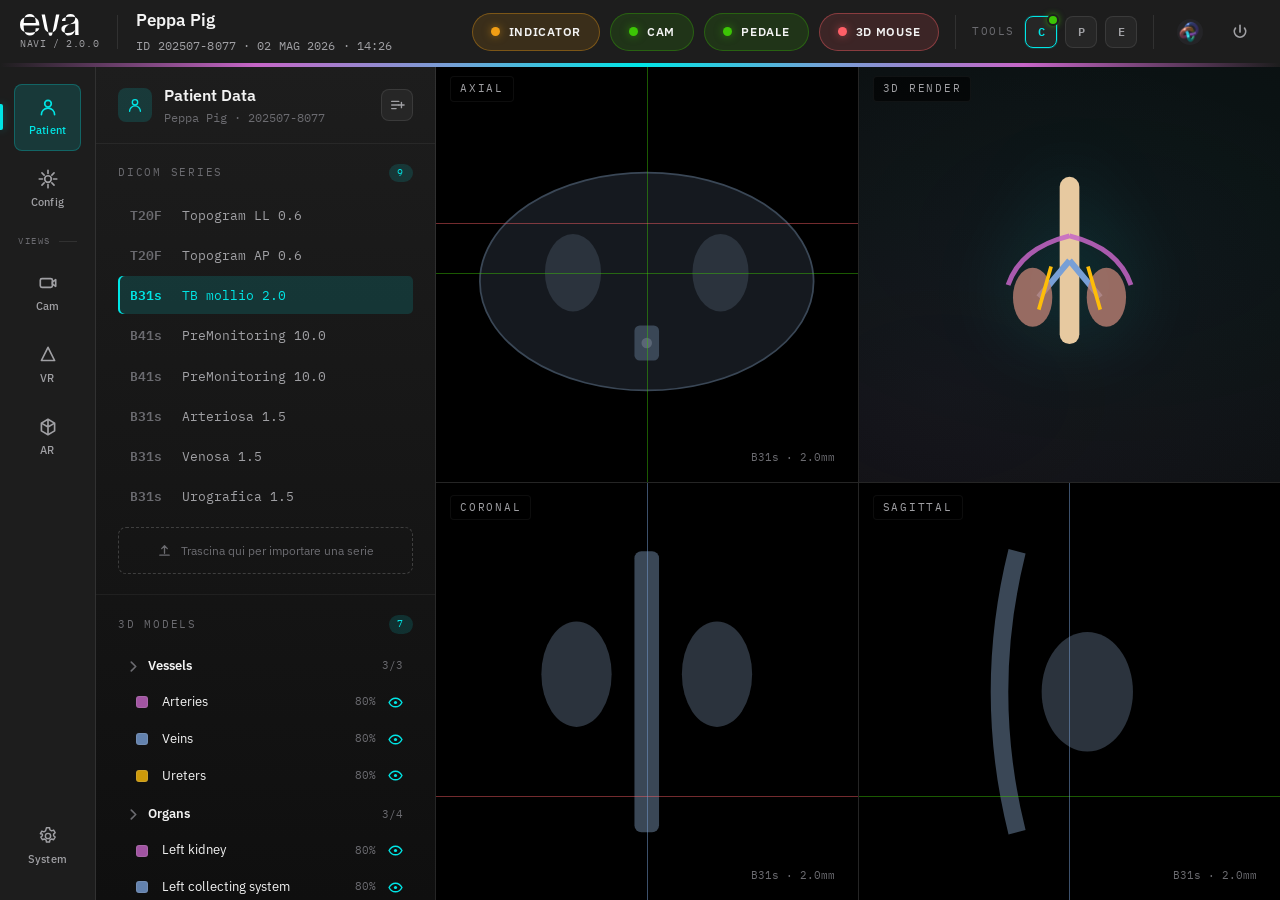
==== commit ab6c1dd0: "feat: EVA Surgica — sito statico (HTML/CSS/JS) Co-Authored-By: Claude Opus 4.8 (1M context) <noreply" ====
--- a/index.html
+++ b/index.html
@@ -1,964 +1,574 @@
 <!doctype html>
-<html lang="en">
+<html lang="it">
 <head>
 <meta charset="utf-8">
-<title>EVA Navi — Prototype</title>
-<meta name="viewport" content="width=device-width,initial-scale=1">
+<title>EVA Navi 2.0</title>
+<meta name="viewport" content="width=device-width, initial-scale=1">
 <link rel="preconnect" href="https://fonts.googleapis.com">
 <link rel="preconnect" href="https://fonts.gstatic.com" crossorigin>
 <link href="https://fonts.googleapis.com/css2?family=IBM+Plex+Mono:wght@400;500;600&family=IBM+Plex+Sans:wght@400;500;600;700&display=swap" rel="stylesheet">
-<style>
-/* ==========================================================================
-   TOKENS — Eva Surgica brand
-   ========================================================================== */
-:root{
-  --bg-0:#0F0F0F; --bg-1:#1D1D1D; --bg-2:#262626; --bg-3:#333333; --bg-4:#404040;
-  --bd-subtle:rgba(255,255,255,.05); --bd-default:rgba(255,255,255,.09); --bd-strong:rgba(255,255,255,.18);
-  --tx-primary:#F3F3F3; --tx-secondary:#A0A0A4; --tx-tertiary:#6B6B70; --tx-disabled:#454548;
-
-  --brand:#00E6E6; --brand-bright:#33EFEF; --brand-deep:#00B8B8;
-  --brand-tint:rgba(0,230,230,.14); --brand-glow:rgba(0,230,230,.40);
-  --brand-blue:#789FD6; --brand-blue-tint:rgba(120,159,214,.16);
-  --brand-magenta:#C666C7; --brand-magenta-tint:rgba(198,102,199,.16);
-  --acc-yellow:#FEBD09; --acc-yellow-tint:rgba(254,189,9,.14);
-  --acc-salmon:#DD8A7A; --acc-salmon-tint:rgba(221,138,122,.14);
-
-  --ok:#3CC505; --ok-tint:rgba(60,197,5,.14);
-  --warn:#F19E14; --warn-tint:rgba(241,158,20,.14);
-  --danger:#FF5F67; --danger-tint:rgba(255,95,103,.14);
-  --neutral:#90939A; --neutral-tint:rgba(144,147,154,.14);
-
-  --brand-gradient:linear-gradient(135deg,var(--brand) 0%,var(--brand-blue) 50%,var(--brand-magenta) 100%);
-
-  --f-sans:'IBM Plex Sans',ui-sans-serif,system-ui,sans-serif;
-  --f-mono:'IBM Plex Mono',ui-monospace,monospace;
-  --r-sm:4px; --r-md:6px; --r-lg:10px; --r-xl:14px;
-  --sh-1:0 1px 2px rgba(0,0,0,.4);
-  --sh-2:0 4px 12px rgba(0,0,0,.4);
-  --sh-3:0 12px 32px rgba(0,0,0,.55);
-}
-
-*{box-sizing:border-box}
-html,body{margin:0;padding:0;height:100%;overflow:hidden;background:var(--bg-0);color:var(--tx-primary);font-family:var(--f-sans);font-size:14px;line-height:1.45;-webkit-font-smoothing:antialiased}
-button{font-family:inherit;background:none;border:0;padding:0;cursor:pointer;color:inherit}
-input{font-family:inherit}
-
-/* ==========================================================================
-   APP SHELL
-   ========================================================================== */
-.app{display:grid;grid-template-rows:56px 1fr;height:100vh;background:var(--bg-0)}
-
-/* ==========================================================================
-   TOPBAR
-   ========================================================================== */
-.topbar{
-  display:grid;
-  grid-template-columns:200px 1fr auto auto auto auto auto;
-  align-items:center;gap:24px;padding:0 16px 0 20px;
-  background:var(--bg-1);border-bottom:1px solid var(--bd-default);position:relative;
-}
-.topbar::after{content:"";position:absolute;left:0;right:0;bottom:-1px;height:1px;background:linear-gradient(90deg,transparent,var(--brand),transparent);opacity:.35}
-.brand{display:flex;flex-direction:column;align-items:flex-start;gap:4px}
-.brand-name small{display:block;font-family:var(--f-mono);font-size:10px;color:var(--tx-secondary);font-weight:400;letter-spacing:.1em}
-
-.tb-group{display:flex;align-items:center;gap:8px;padding:0 14px;border-left:1px solid var(--bd-subtle);height:32px}
-.tb-label{font-family:var(--f-mono);font-size:10px;color:var(--tx-tertiary);text-transform:uppercase;letter-spacing:.12em}
-
-.tb-patient{display:flex;flex-direction:column;justify-content:center;line-height:1.25}
-.tb-patient .name{font-size:13.5px;font-weight:600;color:var(--tx-primary)}
-.tb-patient .id{font-family:var(--f-mono);font-size:11px;color:var(--tx-secondary)}
-
-.tb-marker{width:28px;height:28px;border-radius:var(--r-md);background:var(--bg-2);border:1px solid var(--bd-default);display:grid;place-items:center;font-family:var(--f-mono);font-size:11px;font-weight:600;color:var(--tx-secondary);position:relative;cursor:pointer;transition:all .15s ease}
-.tb-marker:hover{border-color:var(--bd-strong);color:var(--tx-primary)}
-.tb-marker.is-active{color:var(--brand);border-color:var(--brand);box-shadow:0 0 0 1px var(--brand-tint)}
-.tb-marker .dot{position:absolute;top:-2px;right:-2px;width:8px;height:8px;border-radius:50%;background:var(--ok);box-shadow:0 0 0 2px var(--bg-1)}
-
-.tb-hw{display:flex;gap:6px;align-items:center}
-.tb-hw-item{display:flex;align-items:center;gap:6px;padding:5px 9px 5px 7px;border-radius:999px;background:var(--bg-2);border:1px solid var(--bd-subtle);font-size:11px;color:var(--tx-secondary);font-family:var(--f-mono);letter-spacing:.02em}
-.tb-hw-item .status{width:7px;height:7px;border-radius:50%;background:var(--tx-disabled)}
-.tb-hw-item.is-ok .status{background:var(--ok);box-shadow:0 0 6px var(--ok)}
-.tb-hw-item.is-warn .status{background:var(--warn)}
-.tb-hw-item.is-err .status{background:var(--danger)}
-.tb-hw-item.is-ok{color:var(--tx-primary)}
-
-.tb-action{width:36px;height:36px;border-radius:var(--r-md);background:transparent;border:1px solid transparent;color:var(--tx-secondary);display:grid;place-items:center;cursor:pointer;transition:all .15s ease}
-.tb-action:hover{background:var(--bg-2);color:var(--tx-primary)}
-.tb-action.is-on{background:var(--brand-tint);color:var(--brand);border-color:rgba(0,230,230,.3)}
-.tb-action.is-danger:hover{background:var(--danger-tint);color:var(--danger);border-color:rgba(255,95,103,.3)}
-
-.tb-toggle-23d{display:flex;background:var(--bg-2);border:1px solid var(--bd-default);border-radius:var(--r-md);padding:2px;height:32px}
-.tb-toggle-23d button{background:transparent;border:none;color:var(--tx-secondary);font-family:var(--f-mono);font-size:11px;font-weight:600;letter-spacing:.05em;padding:0 12px;border-radius:4px;cursor:pointer;height:100%}
-.tb-toggle-23d button.is-active{background:var(--brand);color:#0A0A0A;box-shadow:0 1px 0 rgba(255,255,255,.15) inset}
-
-/* ==========================================================================
-   BODY: SIDEBAR + STAGE
-   ========================================================================== */
-.body{display:grid;grid-template-columns:84px 1fr;min-height:0}
-
-.sidebar{background:var(--bg-1);border-right:1px solid var(--bd-default);display:flex;flex-direction:column;padding:18px 0}
-.sb-group{display:flex;flex-direction:column;gap:4px;padding:0 12px}
-.sb-divider{height:1px;background:var(--bd-default);margin:14px 16px;position:relative}
-.sb-divider::after{content:"SETUP";position:absolute;left:0;top:-7px;font-family:var(--f-mono);font-size:9px;color:var(--tx-tertiary);letter-spacing:.18em;background:var(--bg-1);padding-right:6px}
-.sb-divider.viz::after{content:"VIEWS"}
-
-.sb-item{display:flex;flex-direction:column;align-items:center;gap:4px;padding:10px 6px;border-radius:var(--r-md);color:var(--tx-secondary);cursor:pointer;transition:all .15s ease;border:1px solid transparent;position:relative;background:transparent;font-family:inherit}
-.sb-item:hover{background:var(--bg-2);color:var(--tx-primary)}
-.sb-item.is-active{background:var(--brand-tint);color:var(--brand);border-color:rgba(0,230,230,.25)}
-.sb-item.is-active::before{content:"";position:absolute;left:-13px;top:50%;transform:translateY(-50%);width:3px;height:24px;background:var(--brand);border-radius:0 2px 2px 0;box-shadow:0 0 8px var(--brand-glow)}
-.sb-item span{font-size:10.5px;font-weight:500;letter-spacing:.02em}
-.sb-bottom{margin-top:auto;padding:0 12px;display:flex;flex-direction:column;gap:4px}
-.sb-item-danger{color:var(--danger)!important}
-.sb-item-danger:hover{background:var(--danger-tint)!important;color:var(--danger)!important}
-
-/* ==========================================================================
-   STAGE — screens swap here
-   ========================================================================== */
-.stage{position:relative;min-width:0;overflow:hidden;background:var(--bg-0)}
-.screen{position:absolute;inset:0;display:none;animation:fadeIn .25s ease}
-.screen.is-active{display:block}
-@keyframes fadeIn{from{opacity:0;transform:translateY(4px)}to{opacity:1;transform:none}}
-
-/* ==========================================================================
-   BUTTONS (used by all screens)
-   ========================================================================== */
-.btn{font-family:var(--f-sans);font-size:13px;font-weight:500;letter-spacing:-.002em;padding:8px 14px;border-radius:var(--r-md);border:1px solid transparent;cursor:pointer;transition:all .15s ease;display:inline-flex;align-items:center;gap:8px;line-height:1;white-space:nowrap}
-.btn-primary{background:var(--brand);color:#0A0A0A;font-weight:600;box-shadow:0 1px 0 rgba(255,255,255,.15) inset,0 2px 8px rgba(0,230,230,.25)}
-.btn-primary:hover{background:var(--brand-bright);box-shadow:0 1px 0 rgba(255,255,255,.2) inset,0 4px 14px rgba(0,230,230,.4)}
-.btn-secondary{background:var(--bg-3);color:var(--tx-primary);border-color:var(--bd-default)}
-.btn-secondary:hover{background:var(--bg-4);border-color:var(--bd-strong)}
-.btn-ghost{background:transparent;color:var(--tx-secondary);border-color:transparent}
-.btn-ghost:hover{background:var(--bg-2);color:var(--tx-primary)}
-.btn-danger{background:transparent;color:var(--danger);border-color:rgba(255,95,103,.3)}
-.btn-danger:hover{background:var(--danger-tint);border-color:var(--danger)}
-.btn-icon{padding:8px;width:34px;height:34px;justify-content:center}
-.btn-lg{padding:12px 18px;font-size:14px;border-radius:var(--r-md)}
-.btn-sm{padding:6px 10px;font-size:12px}
-
-/* Pills */
-.pill{display:inline-flex;align-items:center;gap:8px;padding:6px 12px;border-radius:999px;font-family:var(--f-mono);font-size:11px;font-weight:500;letter-spacing:.02em;border:1px solid}
-.pill .dot{width:7px;height:7px;border-radius:50%}
-.pill-ok{background:var(--ok-tint);color:var(--ok);border-color:rgba(60,197,5,.3)} .pill-ok .dot{background:var(--ok);box-shadow:0 0 6px var(--ok)}
-.pill-warn{background:var(--warn-tint);color:var(--warn);border-color:rgba(241,158,20,.3)} .pill-warn .dot{background:var(--warn)}
-.pill-idle{background:var(--bg-3);color:var(--tx-tertiary);border-color:var(--bd-default)} .pill-idle .dot{background:var(--tx-tertiary)}
-
-/* ==========================================================================
-   SCREEN: OPERATING VIEW (4-pane DICOM)
-   ========================================================================== */
-.opview{display:grid;grid-template-columns:320px 1fr;height:100%;background:var(--bg-0)}
-
-.panel{background:linear-gradient(180deg,var(--bg-1) 0%,var(--bg-0) 100%);border-right:1px solid var(--bd-default);overflow-y:auto;display:flex;flex-direction:column}
-.panel-header{display:flex;align-items:center;gap:10px;padding:18px 20px 14px;border-bottom:1px solid var(--bd-subtle)}
-.panel-header .ico{width:30px;height:30px;border-radius:var(--r-md);background:var(--brand-tint);color:var(--brand);display:grid;place-items:center}
-.panel-title{margin:0;font-size:14.5px;font-weight:600;letter-spacing:-.005em}
-.panel-title small{display:block;font-size:11px;color:var(--tx-tertiary);font-weight:400;font-family:var(--f-mono);letter-spacing:.05em;margin-top:1px}
-
-.panel-section{padding:18px 20px;border-bottom:1px solid var(--bd-subtle)}
-.panel-section:last-child{border-bottom:none}
-.panel-section-label{font-family:var(--f-mono);font-size:10px;color:var(--tx-tertiary);text-transform:uppercase;letter-spacing:.16em;margin-bottom:12px;display:flex;justify-content:space-between;align-items:center}
-.panel-section-label .count{color:var(--brand);background:var(--brand-tint);padding:1px 6px;border-radius:999px;font-size:9.5px}
-
-/* DICOM list — search + groups + refined items */
-.dicom-list{display:flex;flex-direction:column;gap:2px}
-
-.dicom-item{
-  display:flex;align-items:center;gap:14px;
-  padding:11px 12px;
-  border-radius:var(--r-md);
-  background:transparent;border:none;
-  font-family:var(--f-mono);font-size:12.5px;
-  color:var(--tx-secondary);
-  width:100%;text-align:left;cursor:pointer;
-  transition:background .12s ease;
-}
-.dicom-item .seq{color:var(--tx-tertiary);min-width:36px;letter-spacing:.04em}
-.dicom-item .name{letter-spacing:.01em}
-.dicom-item:hover{background:var(--bg-2);color:var(--tx-primary)}
-.dicom-item:hover .seq{color:var(--tx-secondary)}
-.dicom-item.is-active{background:rgba(0,140,130,.28);color:var(--brand)}
-.dicom-item.is-active .seq{color:var(--brand)}
-
-.models-tree{display:flex;flex-direction:column;gap:2px}
-.model-group{display:flex;flex-direction:column}
-.model-group-header{display:flex;align-items:center;gap:8px;padding:8px 10px;border-radius:var(--r-sm);font-size:12px;font-weight:600;color:var(--tx-primary);cursor:pointer;background:transparent;border:none;font-family:inherit;width:100%;text-align:left}
-.model-group-header:hover{background:var(--bg-2)}
-.model-group-header .chev{transition:transform .15s ease;color:var(--tx-tertiary)}
-.model-group.is-collapsed .chev{transform:rotate(-90deg)}
-.model-group-header .grp-count{margin-left:auto;font-family:var(--f-mono);font-size:10.5px;color:var(--tx-tertiary);font-weight:400}
-.model-group-items{display:flex;flex-direction:column;gap:1px;padding-left:8px;transition:max-height .2s ease,opacity .15s ease;overflow:hidden}
-.model-group.is-collapsed .model-group-items{max-height:0;opacity:0}
-
-.model-item{display:grid;grid-template-columns:18px 1fr auto auto;align-items:center;gap:10px;padding:7px 10px;border-radius:var(--r-sm);cursor:pointer;font-size:12px;color:var(--tx-secondary);background:transparent;border:none;font-family:inherit;width:100%;text-align:left}
-.model-item:hover{background:var(--bg-2);color:var(--tx-primary)}
-.model-item .swatch{width:10px;height:10px;border-radius:2px;border:1px solid rgba(255,255,255,.15)}
-.model-item.is-on{color:var(--tx-primary)}
-.model-item .eye{color:var(--tx-tertiary);opacity:.6}
-.model-item.is-on .eye{color:var(--brand);opacity:1}
-.model-item .opacity-mini{font-family:var(--f-mono);font-size:10px;color:var(--tx-tertiary)}
-
-.tp-block{padding:18px 20px;border-top:1px solid var(--bd-subtle)}
-.tp-row{display:flex;justify-content:space-between;align-items:baseline;margin-bottom:8px}
-.tp-label{font-size:12px;font-weight:500}
-.tp-val{font-family:var(--f-mono);font-size:13px;color:var(--brand);font-weight:600}
-.tp-slider{height:6px;background:var(--bg-3);border-radius:999px;position:relative;cursor:pointer}
-.tp-slider .fill{position:absolute;left:0;top:0;bottom:0;width:62%;background:linear-gradient(90deg,var(--brand-deep),var(--brand));border-radius:999px;box-shadow:0 0 12px var(--brand-glow)}
-.tp-slider .knob{position:absolute;left:62%;top:50%;transform:translate(-50%,-50%);width:16px;height:16px;border-radius:50%;background:var(--tx-primary);border:2px solid var(--brand);box-shadow:var(--sh-2)}
-
-/* Viewport 4-pane */
-.viewport{display:grid;grid-template-columns:1fr 1fr;grid-template-rows:1fr 1fr;gap:1px;background:var(--bd-default);position:relative;overflow:hidden;height:100%}
-.pane{background:#000;position:relative;overflow:hidden}
-.pane-label{position:absolute;top:10px;left:12px;font-family:var(--f-mono);font-size:10px;color:var(--tx-secondary);text-transform:uppercase;letter-spacing:.16em;background:rgba(0,0,0,.6);padding:3px 8px;border-radius:3px;border:1px solid var(--bd-subtle);z-index:2}
-.pane-meta{position:absolute;bottom:10px;right:12px;font-family:var(--f-mono);font-size:10px;color:var(--tx-tertiary);background:rgba(0,0,0,.6);padding:3px 8px;border-radius:3px}
-
-/* Pane expand button */
-.pane-expand{position:absolute;top:8px;right:10px;width:26px;height:26px;border-radius:var(--r-sm);background:rgba(0,0,0,.55);border:1px solid var(--bd-subtle);color:var(--tx-tertiary);display:none;place-items:center;cursor:pointer;z-index:3;transition:all .15s ease}
-.pane:hover .pane-expand{display:grid}
-.pane-expand:hover{background:var(--bg-3);border-color:var(--bd-strong);color:var(--tx-primary)}
-
-/* Maximized pane */
-.pane.is-maximized{grid-column:1/-1;grid-row:1/-1;z-index:4}
-.viewport.has-maximized .pane:not(.is-maximized){display:none}
-.pane.is-maximized .pane-expand{display:grid}
-.pane-content{width:100%;height:100%;display:grid;place-items:center}
-.anatomy{position:absolute;inset:0;display:grid;place-items:center;background:radial-gradient(circle at 50% 40%,rgba(0,230,230,.08),transparent 60%)}
-.anatomy-svg{filter:drop-shadow(0 0 24px rgba(0,230,230,.25))}
-.crosshair{position:absolute;background:rgba(255,255,255,.15);pointer-events:none}
-.crosshair.h{left:0;right:0;height:1px;top:50%}
-.crosshair.v{top:0;bottom:0;width:1px;left:50%}
-.crosshair.red{background:rgba(255,95,103,.4)}
-.crosshair.green{background:rgba(60,197,5,.4)}
-
-/* ==========================================================================
-   SCREEN: CALIBRATION
-   ========================================================================== */
-.calib{display:grid;grid-template-rows:auto 1fr auto;height:100%;background:var(--bg-0)}
-
-.stepper{display:flex;align-items:center;gap:0;padding:20px 28px;background:linear-gradient(180deg,var(--bg-1),var(--bg-0));border-bottom:1px solid var(--bd-subtle)}
-.step{display:flex;align-items:center;gap:10px;color:var(--tx-tertiary);font-size:12px}
-.step + .step-connector{flex:1;height:1px;background:var(--bd-default);margin:0 14px;min-width:24px;position:relative}
-.step-connector.is-done{background:var(--brand)}
-.step-circle{width:24px;height:24px;border-radius:50%;border:1.5px solid var(--bd-default);display:grid;place-items:center;font-family:var(--f-mono);font-size:11px;font-weight:600;color:var(--tx-tertiary);background:var(--bg-1)}
-.step.is-done .step-circle{background:var(--brand);border-color:var(--brand);color:#0A0A0A}
-.step.is-current .step-circle{border-color:var(--brand);color:var(--brand);background:var(--brand-tint);box-shadow:0 0 0 4px rgba(0,230,230,.1)}
-.step.is-done{color:var(--tx-secondary)}
-.step.is-current{color:var(--tx-primary);font-weight:600}
-.step-label{font-size:12px}
-
-.calib-stage{position:relative;overflow:hidden;background:radial-gradient(800px 500px at 50% 40%,rgba(0,230,230,.06),transparent 60%),var(--bg-0)}
-.calib-anatomy{position:absolute;left:50%;top:50%;transform:translate(-50%,-50%);width:320px;height:480px}
-
-.pointer-status{position:absolute;top:24px;left:50%;transform:translateX(-50%);display:flex;align-items:center;gap:12px;background:rgba(13,18,24,.85);backdrop-filter:blur(8px);border:1px solid var(--warn);border-radius:999px;padding:8px 16px 8px 12px;box-shadow:0 8px 24px rgba(0,0,0,.5),0 0 0 1px rgba(241,158,20,.2),0 0 20px rgba(241,158,20,.2)}
-.pointer-status .ico{width:22px;height:22px;border-radius:50%;background:var(--warn-tint);color:var(--warn);display:grid;place-items:center}
-.pointer-status .txt{font-size:13px;font-weight:500}
-.pointer-status .txt small{display:block;font-family:var(--f-mono);font-size:10.5px;color:var(--tx-secondary);font-weight:400;letter-spacing:.04em}
-
-.calib-points{position:absolute;inset:0;pointer-events:none}
-.cp{position:absolute;width:32px;height:32px;border-radius:50%;border:2px solid var(--tx-tertiary);background:rgba(0,0,0,.5);display:grid;place-items:center;font-family:var(--f-mono);font-size:12px;font-weight:600;color:var(--tx-tertiary)}
-.cp.done{background:var(--brand);border-color:var(--brand);color:#0A0A0A;box-shadow:0 0 16px var(--brand-glow)}
-.cp.current{border-color:var(--acc-yellow);color:var(--acc-yellow);background:rgba(254,189,9,.15);animation:pulseRing 1.6s infinite}
-@keyframes pulseRing{0%,100%{box-shadow:0 0 0 0 rgba(254,189,9,.6)}50%{box-shadow:0 0 0 10px rgba(254,189,9,0)}}
-
-.calib-info{position:absolute;left:32px;top:32px;width:280px;display:flex;flex-direction:column;gap:14px}
-.calib-info-card{background:rgba(13,18,24,.7);backdrop-filter:blur(8px);border:1px solid var(--bd-default);border-radius:var(--r-lg);padding:18px}
-.calib-info-card .lbl{font-family:var(--f-mono);font-size:10px;color:var(--brand);letter-spacing:.16em;text-transform:uppercase;margin-bottom:10px}
-.calib-info-card .ttl{font-size:15px;font-weight:600;letter-spacing:-.005em;margin-bottom:6px}
-.calib-info-card .desc{font-size:12.5px;color:var(--tx-secondary);line-height:1.5;margin-bottom:14px}
-.calib-info-card .timer{display:flex;gap:8px;align-items:center;font-family:var(--f-mono);font-size:11px;color:var(--tx-tertiary)}
-
-.calib-footer{display:grid;grid-template-columns:auto 1fr auto;align-items:center;gap:16px;padding:18px 28px;background:var(--bg-1);border-top:1px solid var(--bd-default)}
-.calib-progress{display:flex;align-items:center;gap:14px}
-.calib-progress-text{font-size:13px}
-.calib-progress-text strong{color:var(--brand);font-family:var(--f-mono);font-weight:600;font-size:14px}
-.calib-progress-text .sub{display:block;font-size:11.5px;color:var(--tx-secondary);margin-top:2px}
-.calib-progress-bar{width:140px;height:4px;background:var(--bg-3);border-radius:999px;overflow:hidden}
-.calib-progress-bar .fill{height:100%;width:50%;background:linear-gradient(90deg,var(--brand-deep),var(--brand));border-radius:999px;box-shadow:0 0 10px var(--brand-glow)}
-.calib-actions{display:flex;gap:8px;align-items:center}
-
-/* ==========================================================================
-   ASSISTANT (floating)
-   ========================================================================== */
-.assistant{
-  position:absolute;top:16px;right:16px;width:320px;
-  background:linear-gradient(var(--bg-1),var(--bg-1)) padding-box,
-             var(--brand-gradient) border-box;
-  border:1.5px solid transparent;
-  border-radius:var(--r-lg);
-  box-shadow:var(--sh-3);
-  z-index:10;
-}
-.ast-body{padding:22px 22px 20px}
-.ast-title{font-family:var(--f-mono);font-size:15px;font-weight:600;color:var(--tx-primary);margin-bottom:14px}
-.ast-msg{font-size:14px;color:var(--tx-secondary);line-height:1.6;margin:0 0 20px}
-.ast-actions{display:flex;align-items:center;gap:16px}
-
-/* ==========================================================================
-   MODAL (Patient Data)
-   ========================================================================== */
-.modal-overlay{position:fixed;inset:0;background:rgba(0,0,0,.65);backdrop-filter:blur(4px);display:none;align-items:center;justify-content:center;z-index:1000;animation:fadeIn .2s ease}
-.modal-overlay.is-open{display:flex}
-
-.form-modal{background:var(--bg-1);border:1px solid var(--bd-default);border-radius:var(--r-lg);box-shadow:var(--sh-3);width:680px;max-width:calc(100vw - 48px);max-height:calc(100vh - 96px);overflow:hidden;display:flex;flex-direction:column;animation:slideUp .25s ease}
-@keyframes slideUp{from{opacity:0;transform:translateY(12px) scale(.98)}to{opacity:1;transform:none}}
-
-.form-modal-header{display:flex;align-items:center;gap:14px;padding:20px 24px;border-bottom:1px solid var(--bd-subtle)}
-.form-modal-header .ico{width:36px;height:36px;border-radius:var(--r-md);background:var(--brand-tint);color:var(--brand);display:grid;place-items:center}
-.form-modal-header .ttl{font-size:15px;font-weight:600}
-.form-modal-header .sub{font-size:12px;color:var(--tx-secondary);font-family:var(--f-mono);margin-top:2px}
-.form-modal-body{padding:24px;display:grid;grid-template-columns:200px 1fr;gap:24px;overflow-y:auto;flex:1;min-height:0}
-
-.form-list{display:flex;flex-direction:column;gap:1px}
-.form-list-item{padding:9px 12px;font-family:var(--f-mono);font-size:11.5px;color:var(--tx-secondary);border-radius:var(--r-sm);cursor:pointer;display:flex;justify-content:space-between;align-items:center;background:transparent;border:none;font-family:var(--f-mono);width:100%;text-align:left}
-.form-list-item:hover{background:var(--bg-2);color:var(--tx-primary)}
-.form-list-item.is-active{background:var(--brand-tint);color:var(--brand)}
-.form-list-item .badge{font-size:9.5px;background:var(--bg-3);color:var(--tx-tertiary);padding:1px 6px;border-radius:999px}
-.form-list-item.is-active .badge{background:rgba(0,230,230,.2);color:var(--brand)}
-
-.form-fields{display:grid;grid-template-columns:1fr 1fr;gap:14px}
-.form-fields .full{grid-column:1/-1}
-.input-group{display:flex;flex-direction:column;gap:6px;width:100%}
-.input-label{font-family:var(--f-mono);font-size:10.5px;color:var(--tx-tertiary);text-transform:uppercase;letter-spacing:.14em}
-.input{background:var(--bg-2);border:1px solid var(--bd-default);border-radius:var(--r-md);padding:10px 12px;font-family:var(--f-sans);font-size:13px;color:var(--tx-primary);width:100%;transition:border .15s ease,background .15s ease}
-.input:focus{outline:none;border-color:var(--brand);background:var(--bg-1);box-shadow:0 0 0 3px var(--brand-tint)}
-.input::placeholder{color:var(--tx-tertiary)}
-
-.select{position:relative;background:var(--bg-2);border:1px solid var(--bd-default);border-radius:var(--r-md);padding:10px 36px 10px 12px;font-size:13px;color:var(--tx-primary);cursor:pointer;width:100%;font-family:var(--f-sans)}
-.select::after{content:"";position:absolute;right:12px;top:50%;width:8px;height:8px;border-right:1.5px solid var(--tx-secondary);border-bottom:1.5px solid var(--tx-secondary);transform:translateY(-70%) rotate(45deg)}
-.select:hover{border-color:var(--bd-strong)}
-
-.form-modal-footer{display:flex;justify-content:space-between;align-items:center;padding:16px 24px;border-top:1px solid var(--bd-subtle);background:var(--bg-0)}
-.form-modal-footer .left{display:flex;gap:8px;align-items:center;font-size:12px;color:var(--tx-secondary)}
-.form-modal-footer .right{display:flex;gap:8px}
-
-
-
-</style>
+<link rel="stylesheet" href="css/tokens.css">
+<link rel="stylesheet" href="css/base.css">
+<link rel="stylesheet" href="css/layout.css">
+<link rel="stylesheet" href="css/components.css">
 </head>
 <body>
-
-<div class="app">
-
-  <!-- ============= TOPBAR ============= -->
-  <div class="topbar">
+<div class="app" id="app">
+
+  <!-- ================= TOPBAR ================= -->
+  <header class="topbar">
     <div class="brand">
-      <svg width="56" height="21" viewBox="0 0 67 25" fill="none" xmlns="http://www.w3.org/2000/svg"><path d="M11.2679 24.4571C8.02289 24.4571 6.26503 22.9145 5.27359 20.464C4.46205 18.4678 4.19191 15.881 4.1468 13.1131H22.0401C22.0852 8.16733 20.192 5.30862 16.947 3.99253C17.6232 5.80769 17.8482 7.94022 17.8933 10.1636H4.19191C4.28215 7.80395 4.50716 5.76226 5.13824 4.03795C2.028 5.26377 0 7.80453 0 12.2513C0 16.698 2.028 19.2842 5.27359 20.464C6.94122 21.0539 9.01433 21.3259 11.2679 21.3259C13.116 21.3259 15.2342 21.1442 17.2171 20.5089C19.5158 19.7373 21.4536 18.3309 21.9493 16.0621H17.758C17.7128 17.741 17.5775 19.2836 17.2171 20.5089C16.4958 22.9594 14.8282 24.4566 11.2679 24.4566V24.4571ZM5.13824 4.03853C6.03944 1.58804 7.7973 0 11.2228 0C14.2879 0 16.0452 1.67889 16.947 3.99311C15.3245 3.35777 13.3861 3.08582 11.2228 3.08582C8.92409 3.08582 6.85098 3.35835 5.13824 4.03853ZM34.6147 24.8205C33.2178 24.8205 32.7666 23.8678 32.5416 22.6426L28.3046 0.544488H24.5187L27.6284 15.3825C28.2143 18.105 29.882 19.8747 32.1355 20.6463C32.902 20.8734 33.758 21.0091 34.6147 21.0091C35.4714 21.0091 36.3274 20.8728 37.0939 20.6463C39.3475 19.8747 41.0151 18.1055 41.601 15.3825L44.7107 0.544488H40.9249L36.6884 22.6426C36.4628 23.8678 35.8774 24.8205 34.6153 24.8205H34.6147ZM55.4823 24.4571C59.6742 24.4571 61.5669 21.5076 62.5583 18.2861H62.6486V23.9126H66.7051V23.731C66.4344 21.8704 66.3899 19.1934 66.3899 16.0627V9.43799C66.3899 5.94395 64.9021 4.31049 62.5583 3.58488C62.6034 3.90226 62.6486 4.40133 62.6486 4.85555C62.6486 7.94137 60.8462 9.48399 58.6371 10.6184L56.8798 11.5257L62.6486 10.7087V17.787C61.4767 19.7384 58.8176 21.5984 53.9049 21.5984C53.0037 21.5984 52.0117 21.5076 50.9752 21.2356C51.4258 23.187 52.6879 24.4571 55.4823 24.4571ZM47.0088 16.9251C47.0088 14.2481 48.8569 12.6601 52.327 12.161L56.8793 11.5257L55.9775 11.9793C53.2282 13.3857 50.7947 15.2008 50.7947 19.3756C50.7947 20.011 50.8398 20.6463 50.9752 21.2362C48.8569 20.6463 47.0088 19.3756 47.0088 16.9257V16.9251ZM47.6399 7.84995H51.6514C51.6514 6.17106 51.7416 4.71928 52.0117 3.58488C49.6228 4.22022 47.6399 5.49088 47.6399 7.84995ZM52.0117 3.58488C52.5977 1.27066 54.0848 0 57.3755 0C60.4852 0 62.1528 0.952711 62.5583 3.58488C61.0712 3.08582 59.2682 2.99497 57.2853 2.99497C55.6177 2.99497 53.7245 3.13124 52.0117 3.58488Z" fill="white"/></svg>
-      <div class="brand-name"><small>NAVI / 2.0.0</small></div>
+      <div class="brand-name"><img src="assets/eva_logo.svg" alt="eva surgica" class="brand-logo"><small>NAVI / 2.0.0</small></div>
     </div>
+
+    <div class="tb-sep"></div>
 
     <div class="tb-patient">
       <div class="name">Peppa Pig</div>
-      <div class="id">ID 202507-8077 · 02 May 2026 · <span id="clock">14:26</span></div>
+      <div class="meta">ID 202507-8077 · 02 MAG 2026 · 14:26</div>
     </div>
 
-    <div class="tb-group">
-      <span class="tb-label">Tools</span>
-      <div style="display:flex;gap:6px">
-        <button class="tb-marker is-active" data-marker="C" title="Camera visible">C<span class="dot"></span></button>
-        <button class="tb-marker" data-marker="P" title="Pointer hidden">P</button>
-        <button class="tb-marker" data-marker="E" title="Endoscope hidden">E</button>
+    <div class="tb-right">
+      <!-- indicatori dispositivi -->
+      <div class="dev-cluster" id="devCluster" style="flex:none"></div>
+
+      <div class="tb-sep" style="margin:0 6px"></div>
+
+      <!-- tools -->
+      <div class="tb-group">
+        <span class="lab">Tools</span>
+        <div class="marker-row">
+          <div class="tb-marker is-active">C</div>
+          <div class="tb-marker">P</div>
+          <div class="tb-marker">E</div>
+        </div>
       </div>
+
+      <div class="tb-sep" style="margin:0 6px"></div>
+
+      <!-- assistant -->
+      <button class="tb-icon" id="assistBtn" title="Eva">
+        <span class="ai-blob mini"><img class="knot-img" src="assets/eva_knot.webp" alt="Eva" draggable="false"></span>
+      </button>
+
+      <!-- turn off (rightmost) -->
+      <button class="tb-icon is-danger" id="powerBtn" title="Spegni">
+        <svg width="18" height="18" viewBox="0 0 16 16" fill="none"><path d="M8 2v6M4 4.5a5 5 0 1 0 8 0" stroke="currentColor" stroke-width="1.5" stroke-linecap="round"/></svg>
+      </button>
     </div>
-
-    <div class="tb-hw">
-      <div class="tb-hw-item is-ok"><span class="status"></span>CAM</div>
-      <div class="tb-hw-item is-ok"><span class="status"></span>MIC</div>
-      <div class="tb-hw-item is-warn"><span class="status"></span>PEDAL</div>
-      <div class="tb-hw-item is-ok"><span class="status"></span>3DM</div>
-    </div>
-
-    <div class="tb-toggle-23d">
-      <button class="is-active" data-mode="2D">2D</button>
-      <button data-mode="3D">3D</button>
-    </div>
-
-    <button class="tb-action is-on" id="ast-toggle-top" title="Toggle assistant">
-      <svg width="16" height="16" viewBox="0 0 16 16" fill="none"><path d="M3 4h10v6H8l-3 3v-3H3z" stroke="currentColor" stroke-width="1.5" stroke-linejoin="round"/></svg>
-    </button>
-
-  </div>
-
-  <!-- ============= BODY ============= -->
-  <div class="body">
-
-    <!-- Sidebar (interactive) -->
+  </header>
+
+  <!-- ================= SHELL ================= -->
+  <div class="shell">
+
+    <!-- SIDEBAR (labels kept; Settings added) -->
     <nav class="sidebar">
       <div class="sb-group">
-        <button class="sb-item" data-action="open-patient">
-          <svg width="20" height="20" viewBox="0 0 20 20" fill="none"><circle cx="10" cy="7" r="3" stroke="currentColor" stroke-width="1.5"/><path d="M4 17a6 6 0 0 1 12 0" stroke="currentColor" stroke-width="1.5" stroke-linecap="round"/></svg>
+        <div class="sb-item is-active" data-view="patient">
+          <svg width="22" height="22" viewBox="0 0 20 20" fill="none"><circle cx="10" cy="7" r="3" stroke="currentColor" stroke-width="1.5"/><path d="M4 17a6 6 0 0 1 12 0" stroke="currentColor" stroke-width="1.5" stroke-linecap="round"/></svg>
           <span>Patient</span>
-        </button>
-        <button class="sb-item" data-screen="calibration">
-          <svg width="20" height="20" viewBox="0 0 20 20" fill="none"><path d="M10 2v3M10 15v3M2 10h3M15 10h3M4.5 4.5l2 2M13.5 13.5l2 2M4.5 15.5l2-2M13.5 6.5l2-2" stroke="currentColor" stroke-width="1.5" stroke-linecap="round"/><circle cx="10" cy="10" r="3" stroke="currentColor" stroke-width="1.5"/></svg>
+        </div>
+        <div class="sb-item" data-view="config">
+          <svg width="22" height="22" viewBox="0 0 20 20" fill="none"><path d="M10 2v3M10 15v3M2 10h3M15 10h3M4.5 4.5l2 2M13.5 13.5l2 2M4.5 15.5l2-2M13.5 6.5l2-2" stroke="currentColor" stroke-width="1.5" stroke-linecap="round"/><circle cx="10" cy="10" r="3" stroke="currentColor" stroke-width="1.5"/></svg>
           <span>Config</span>
-        </button>
-        <button class="sb-item" data-screen="opview">
-          <svg width="20" height="20" viewBox="0 0 20 20" fill="none"><circle cx="10" cy="10" r="6" stroke="currentColor" stroke-width="1.5"/><circle cx="10" cy="10" r="1.5" fill="currentColor"/></svg>
+        </div>
+      </div>
+
+      <div class="sb-divider" data-label="VIEWS"></div>
+
+      <div class="sb-group">
+        <div class="sb-item" data-view="cam">
+          <svg width="22" height="22" viewBox="0 0 20 20" fill="none"><rect x="3" y="6" width="11" height="8" rx="1.5" stroke="currentColor" stroke-width="1.5"/><path d="M14 9l3-2v6l-3-2z" stroke="currentColor" stroke-width="1.5" stroke-linejoin="round"/></svg>
+          <span>Cam</span>
+        </div>
+        <div class="sb-item" data-view="vr">
+          <svg width="22" height="22" viewBox="0 0 20 20" fill="none"><path d="M10 3l6 12H4z" stroke="currentColor" stroke-width="1.5" stroke-linejoin="round"/></svg>
+          <span>VR</span>
+        </div>
+        <div class="sb-item" data-view="ar">
+          <svg width="22" height="22" viewBox="0 0 20 20" fill="none"><path d="M10 3l6 3.5v7L10 17l-6-3.5v-7z" stroke="currentColor" stroke-width="1.5" stroke-linejoin="round"/><path d="M10 3v14M4 6.5l6 3.5 6-3.5" stroke="currentColor" stroke-width="1.5"/></svg>
+          <span>AR</span>
+        </div>
+      </div>
+
+      <div class="sb-bottom">
+        <div class="sb-item" data-view="system">
+          <svg width="22" height="22" viewBox="0 0 20 20" fill="none"><path d="M8.6 2.5h2.8l.35 1.9a6 6 0 0 1 1.55.9l1.8-.7 1.4 2.42-1.45 1.27a6 6 0 0 1 0 1.42l1.45 1.27-1.4 2.42-1.8-.7a6 6 0 0 1-1.55.9l-.35 1.9H8.6l-.35-1.9a6 6 0 0 1-1.55-.9l-1.8.7-1.4-2.42 1.45-1.27a6 6 0 0 1 0-1.42L3.05 7.92l1.4-2.42 1.8.7a6 6 0 0 1 1.55-.9z" stroke="currentColor" stroke-width="1.3" stroke-linejoin="round"/><circle cx="10" cy="10" r="2.4" stroke="currentColor" stroke-width="1.3"/></svg>
           <span>System</span>
-        </button>
-      </div>
-
-      <div class="sb-divider viz"></div>
-
-      <div class="sb-group">
-        <button class="sb-item is-active" data-screen="opview">
-          <svg width="20" height="20" viewBox="0 0 20 20" fill="none"><rect x="3" y="6" width="11" height="8" rx="1.5" stroke="currentColor" stroke-width="1.5"/><path d="M14 9l3-2v6l-3-2z" stroke="currentColor" stroke-width="1.5" stroke-linejoin="round"/></svg>
-          <span>Cam</span>
-        </button>
-        <button class="sb-item" data-screen="opview">
-          <svg width="20" height="20" viewBox="0 0 20 20" fill="none"><path d="M10 3l6 12H4z" stroke="currentColor" stroke-width="1.5" stroke-linejoin="round"/></svg>
-          <span>VR</span>
-        </button>
-        <button class="sb-item" data-screen="opview">
-          <svg width="20" height="20" viewBox="0 0 20 20" fill="none"><path d="M10 3l6 3.5v7L10 17l-6-3.5v-7z" stroke="currentColor" stroke-width="1.5" stroke-linejoin="round"/><path d="M10 3v14M4 6.5l6 3.5 6-3.5" stroke="currentColor" stroke-width="1.5"/></svg>
-          <span>AR</span>
-        </button>
-      </div>
-
-      <div class="sb-bottom">
-<button class="sb-item sb-item-danger">
-          <svg width="20" height="20" viewBox="0 0 20 20" fill="none"><path d="M10 3v7M6 5.5a6 6 0 1 0 8 0" stroke="currentColor" stroke-width="1.5" stroke-linecap="round"/></svg>
-          <span>Power</span>
-        </button>
+        </div>
       </div>
     </nav>
 
-    <!-- Stage with screens -->
-    <main class="stage">
-
-      <!-- ================ SCREEN 1: OPERATING VIEW ================ -->
-      <section class="screen is-active" data-screen="opview">
-        <div class="opview">
-
-          <!-- Data panel -->
-          <aside class="panel">
-            <div class="panel-header">
-              <div class="ico">
-                <svg width="16" height="16" viewBox="0 0 16 16" fill="none"><circle cx="8" cy="6" r="2.5" stroke="currentColor" stroke-width="1.5"/><path d="M3 14a5 5 0 0 1 10 0" stroke="currentColor" stroke-width="1.5" stroke-linecap="round"/></svg>
-              </div>
-              <div>
-                <h3 class="panel-title">Patient data</h3>
-                <small>Peppa Pig · 202507-8077</small>
-              </div>
-            </div>
-
-            <div class="panel-section">
-              <div class="panel-section-label"><span>DICOM series</span><span class="count">9</span></div>
-
-              <div class="dicom-list" id="dicom-list">
-                <button class="dicom-item"><span class="seq">T20F</span><span class="name">Topogram LL 0.6</span></button>
-                <button class="dicom-item"><span class="seq">T20F</span><span class="name">Topogram AP 0.6</span></button>
-                <button class="dicom-item is-active"><span class="seq">B31S</span><span class="name">TB mollio 2.0</span></button>
-                <button class="dicom-item"><span class="seq">B41S</span><span class="name">PreMonitoring 10.0</span></button>
-                <button class="dicom-item"><span class="seq">B41S</span><span class="name">PreMonitoring 10.0</span></button>
-                <button class="dicom-item"><span class="seq">B41S</span><span class="name">PreMonitoring 10.0</span></button>
-                <button class="dicom-item"><span class="seq">B41S</span><span class="name">PreMonitoring 10.0</span></button>
-                <button class="dicom-item"><span class="seq">B41S</span><span class="name">PreMonitoring 10.0</span></button>
-                <button class="dicom-item"><span class="seq">B41S</span><span class="name">PreMonitoring 10.0</span></button>
-              </div>
-            </div>
-
-            <div class="panel-section">
-              <div class="panel-section-label"><span>3D models</span><span class="count" id="models-count">8</span></div>
-              <div class="models-tree" id="models-tree">
-
-                <div class="model-group">
-                  <button class="model-group-header">
-                    <svg class="chev" width="10" height="10" viewBox="0 0 10 10" fill="none"><path d="M3 7l3-3-3-3" stroke="currentColor" stroke-width="1.5" stroke-linecap="round" stroke-linejoin="round" transform="rotate(90 5 5)"/></svg>
-                    <span>Vessels</span><span class="grp-count">3/3</span>
-                  </button>
-                  <div class="model-group-items">
-                    <button class="model-item is-on"><div class="swatch" style="background:#FF5F67"></div><span>Arteries</span><span class="opacity-mini">80%</span><svg class="eye" width="14" height="14" viewBox="0 0 14 14" fill="none"><path d="M1 7s2-4 6-4 6 4 6 4-2 4-6 4-6-4-6-4z" stroke="currentColor" stroke-width="1.3"/><circle cx="7" cy="7" r="1.5" fill="currentColor"/></svg></button>
-                    <button class="model-item is-on"><div class="swatch" style="background:#789FD6"></div><span>Veins</span><span class="opacity-mini">80%</span><svg class="eye" width="14" height="14" viewBox="0 0 14 14" fill="none"><path d="M1 7s2-4 6-4 6 4 6 4-2 4-6 4-6-4-6-4z" stroke="currentColor" stroke-width="1.3"/><circle cx="7" cy="7" r="1.5" fill="currentColor"/></svg></button>
-                    <button class="model-item is-on"><div class="swatch" style="background:#FEBD09"></div><span>Ureters</span><span class="opacity-mini">60%</span><svg class="eye" width="14" height="14" viewBox="0 0 14 14" fill="none"><path d="M1 7s2-4 6-4 6 4 6 4-2 4-6 4-6-4-6-4z" stroke="currentColor" stroke-width="1.3"/><circle cx="7" cy="7" r="1.5" fill="currentColor"/></svg></button>
-                  </div>
-                </div>
-
-                <div class="model-group">
-                  <button class="model-group-header">
-                    <svg class="chev" width="10" height="10" viewBox="0 0 10 10" fill="none"><path d="M3 7l3-3-3-3" stroke="currentColor" stroke-width="1.5" stroke-linecap="round" stroke-linejoin="round" transform="rotate(90 5 5)"/></svg>
-                    <span>Organs</span><span class="grp-count">3/4</span>
-                  </button>
-                  <div class="model-group-items">
-                    <button class="model-item is-on"><div class="swatch" style="background:#FF5F67"></div><span>Left kidney</span><span class="opacity-mini">80%</span><svg class="eye" width="14" height="14" viewBox="0 0 14 14" fill="none"><path d="M1 7s2-4 6-4 6 4 6 4-2 4-6 4-6-4-6-4z" stroke="currentColor" stroke-width="1.3"/><circle cx="7" cy="7" r="1.5" fill="currentColor"/></svg></button>
-                    <button class="model-item is-on"><div class="swatch" style="background:#C666C7"></div><span>Left collecting system</span><span class="opacity-mini">80%</span><svg class="eye" width="14" height="14" viewBox="0 0 14 14" fill="none"><path d="M1 7s2-4 6-4 6 4 6 4-2 4-6 4-6-4-6-4z" stroke="currentColor" stroke-width="1.3"/><circle cx="7" cy="7" r="1.5" fill="currentColor"/></svg></button>
-                    <button class="model-item is-on"><div class="swatch" style="background:#DD8A7A"></div><span>Liver</span><span class="opacity-mini">70%</span><svg class="eye" width="14" height="14" viewBox="0 0 14 14" fill="none"><path d="M1 7s2-4 6-4 6 4 6 4-2 4-6 4-6-4-6-4z" stroke="currentColor" stroke-width="1.3"/><circle cx="7" cy="7" r="1.5" fill="currentColor"/></svg></button>
-                    <button class="model-item"><div class="swatch" style="background:#90939A"></div><span>Pelvis</span><span class="opacity-mini">—</span><svg class="eye" width="14" height="14" viewBox="0 0 14 14" fill="none"><path d="M1 7s2-4 6-4 6 4 6 4-2 4-6 4-6-4-6-4z" stroke="currentColor" stroke-width="1.3"/></svg></button>
-                  </div>
-                </div>
-
-                <div class="model-group">
-                  <button class="model-group-header">
-                    <svg class="chev" width="10" height="10" viewBox="0 0 10 10" fill="none"><path d="M3 7l3-3-3-3" stroke="currentColor" stroke-width="1.5" stroke-linecap="round" stroke-linejoin="round" transform="rotate(90 5 5)"/></svg>
-                    <span>Skeleton &amp; muscles</span><span class="grp-count">2/2</span>
-                  </button>
-                  <div class="model-group-items">
-                    <button class="model-item is-on"><div class="swatch" style="background:#F3F3F3"></div><span>Left femur</span><span class="opacity-mini">90%</span><svg class="eye" width="14" height="14" viewBox="0 0 14 14" fill="none"><path d="M1 7s2-4 6-4 6 4 6 4-2 4-6 4-6-4-6-4z" stroke="currentColor" stroke-width="1.3"/><circle cx="7" cy="7" r="1.5" fill="currentColor"/></svg></button>
-                    <button class="model-item is-on"><div class="swatch" style="background:#DD8A7A"></div><span>Left iliopsoas muscle</span><span class="opacity-mini">50%</span><svg class="eye" width="14" height="14" viewBox="0 0 14 14" fill="none"><path d="M1 7s2-4 6-4 6 4 6 4-2 4-6 4-6-4-6-4z" stroke="currentColor" stroke-width="1.3"/><circle cx="7" cy="7" r="1.5" fill="currentColor"/></svg></button>
-                  </div>
-                </div>
-
-              </div>
-            </div>
-
-            <div class="tp-block">
-              <div class="tp-row">
-                <span class="tp-label">Global transparency</span>
-                <span class="tp-val" id="tp-val">62%</span>
-              </div>
-              <div class="tp-slider" id="tp-slider">
-                <div class="fill" id="tp-fill"></div>
-                <div class="knob" id="tp-knob"></div>
-              </div>
-            </div>
-          </aside>
-
-          <!-- 4-pane viewport -->
-          <div class="viewport">
-            <div class="pane">
-              <span class="pane-label">Axial</span>
-              <button class="pane-expand" title="Espandi"><svg width="12" height="12" viewBox="0 0 12 12" fill="none"><path d="M1 4V1h3M8 1h3v3M11 8v3H8M4 11H1V8" stroke="currentColor" stroke-width="1.4" stroke-linecap="round" stroke-linejoin="round"/></svg></button>
-              <span class="pane-meta">B31s · 2.0mm</span>
-              <div class="crosshair h"></div><div class="crosshair v"></div>
-              <div class="crosshair h red" style="top:38%"></div>
-              <div class="crosshair v green" style="left:50%"></div>
-              <div class="pane-content">
-                <svg width="240" height="240" viewBox="0 0 200 200" fill="none">
-                  <ellipse cx="100" cy="110" rx="80" ry="55" fill="#1a1a1a" stroke="#3a3a3a" stroke-width="1"/>
-                  <ellipse cx="65" cy="105" rx="14" ry="18" fill="#FF5F67" opacity=".4"/>
-                  <ellipse cx="135" cy="105" rx="14" ry="18" fill="#FF5F67" opacity=".4"/>
-                  <circle cx="100" cy="115" r="6" fill="#F3F3F3"/>
-                </svg>
-              </div>
-            </div>
-
-            <div class="pane">
-              <span class="pane-label">3D Render</span>
-              <button class="pane-expand" title="Espandi"><svg width="12" height="12" viewBox="0 0 12 12" fill="none"><path d="M1 4V1h3M8 1h3v3M11 8v3H8M4 11H1V8" stroke="currentColor" stroke-width="1.4" stroke-linecap="round" stroke-linejoin="round"/></svg></button>
-              <span class="pane-meta">12 models</span>
-              <div class="anatomy">
-                <svg width="240" height="320" viewBox="0 0 200 280" class="anatomy-svg">
-                  <g opacity=".9">
-                    <path d="M100 30 L100 170" stroke="#5B6773" stroke-width="10" stroke-linecap="round"/>
-                    <g stroke="#5B6773" stroke-width="2.5" fill="none" opacity=".7">
-                      <path d="M100 60 Q60 70 55 95"/><path d="M100 60 Q140 70 145 95"/>
-                      <path d="M100 85 Q55 95 50 120"/><path d="M100 85 Q145 95 150 120"/>
-                    </g>
-                    <path d="M70 170 Q70 215 90 230 L100 240 L110 230 Q130 215 130 170" stroke="#5B6773" stroke-width="5" fill="none"/>
-                  </g>
-                  <ellipse cx="80" cy="115" rx="12" ry="22" fill="#FF5F67" opacity=".8"/>
-                  <ellipse cx="120" cy="115" rx="12" ry="22" fill="#FF5F67" opacity=".8"/>
-                  <g stroke="#00E6E6" stroke-width="2" fill="none" opacity=".8">
-                    <path d="M100 80 L100 170"/><path d="M100 110 L80 130"/><path d="M100 110 L120 130"/>
-                  </g>
-                </svg>
-              </div>
-            </div>
-
-            <div class="pane">
-              <span class="pane-label">Coronal</span>
-              <button class="pane-expand" title="Espandi"><svg width="12" height="12" viewBox="0 0 12 12" fill="none"><path d="M1 4V1h3M8 1h3v3M11 8v3H8M4 11H1V8" stroke="currentColor" stroke-width="1.4" stroke-linecap="round" stroke-linejoin="round"/></svg></button>
-              <span class="pane-meta">B31s · 2.0mm</span>
-              <div class="crosshair h"></div><div class="crosshair v"></div>
-              <div class="pane-content">
-                <svg width="200" height="260" viewBox="0 0 200 220" fill="none">
-                  <ellipse cx="100" cy="110" rx="60" ry="90" fill="#1a1a1a" stroke="#3a3a3a" stroke-width="1"/>
-                  <path d="M95 30 L95 200 M105 30 L105 200" stroke="#F3F3F3" stroke-width="2"/>
-                  <ellipse cx="75" cy="90" rx="10" ry="22" fill="#FF5F67" opacity=".5"/>
-                  <ellipse cx="125" cy="90" rx="10" ry="22" fill="#FF5F67" opacity=".5"/>
-                </svg>
-              </div>
-            </div>
-
-            <div class="pane">
-              <span class="pane-label">Sagittal</span>
-              <button class="pane-expand" title="Espandi"><svg width="12" height="12" viewBox="0 0 12 12" fill="none"><path d="M1 4V1h3M8 1h3v3M11 8v3H8M4 11H1V8" stroke="currentColor" stroke-width="1.4" stroke-linecap="round" stroke-linejoin="round"/></svg></button>
-              <span class="pane-meta">B31s · 2.0mm</span>
-              <div class="crosshair h"></div><div class="crosshair v"></div>
-              <div class="pane-content">
-                <svg width="180" height="280" viewBox="0 0 160 240" fill="none">
-                  <path d="M60 20 Q40 30 35 60 L30 200 Q35 220 60 225 L100 225 Q120 220 125 200 L120 60 Q115 30 100 20 Z" fill="#1a1a1a" stroke="#3a3a3a" stroke-width="1"/>
-                  <circle cx="78" cy="40" r="4" fill="#F3F3F3"/><circle cx="78" cy="60" r="4" fill="#F3F3F3"/>
-                  <circle cx="78" cy="80" r="4" fill="#F3F3F3"/><circle cx="78" cy="100" r="4" fill="#F3F3F3"/>
-                  <circle cx="78" cy="120" r="4" fill="#F3F3F3"/><circle cx="78" cy="140" r="4" fill="#F3F3F3"/>
-                  <circle cx="78" cy="160" r="4" fill="#F3F3F3"/><circle cx="78" cy="180" r="4" fill="#F3F3F3"/>
-                </svg>
-              </div>
-            </div>
-          </div>
-        </div>
-      </section>
-
-      <!-- ================ SCREEN 2: CALIBRATION ================ -->
-      <section class="screen" data-screen="calibration">
-        <div class="calib">
-
-          <!-- Stepper -->
-          <div class="stepper">
-            <div class="step is-done">
-              <div class="step-circle"><svg width="10" height="10" viewBox="0 0 10 10" fill="none"><path d="M2 5l2 2 4-4" stroke="currentColor" stroke-width="1.8" stroke-linecap="round" stroke-linejoin="round"/></svg></div>
-              <div class="step-label">Patient data</div>
-            </div>
+    <!-- STAGE -->
+    <main class="stage" id="stage">
+
+      <!-- ===== PATIENT (4-pane) ===== -->
+      <section class="view is-active with-panel" data-view="patient">
+        <aside class="panel" id="patientPanel">
+          <div class="panel-header">
+            <div class="ico"><svg width="18" height="18" viewBox="0 0 20 20" fill="none"><circle cx="10" cy="7" r="3" stroke="currentColor" stroke-width="1.5"/><path d="M4 17a6 6 0 0 1 12 0" stroke="currentColor" stroke-width="1.5" stroke-linecap="round"/></svg></div>
+            <div class="panel-title">Patient Data<small>Peppa Pig · 202507-8077</small></div>
+            <button class="panel-action" id="openPatients" title="Seleziona paziente"><svg width="16" height="16" viewBox="0 0 18 18" fill="none"><path d="M3 5h8M3 9h8M3 13h5" stroke="currentColor" stroke-width="1.5" stroke-linecap="round"/><path d="M14 6v6M11 9h6" stroke="currentColor" stroke-width="1.5" stroke-linecap="round"/></svg></button>
+          </div>
+
+          <div class="panel-section">
+            <div class="panel-section-label"><span>DICOM Series</span><span class="count">9</span></div>
+            <!-- list lives OUTSIDE any grey container -->
+            <div class="dicom-list">
+              <div class="dicom-item"><span class="seq">T20F</span>Topogram LL 0.6</div>
+              <div class="dicom-item"><span class="seq">T20F</span>Topogram AP 0.6</div>
+              <div class="dicom-item is-active"><span class="seq">B31s</span>TB mollio 2.0</div>
+              <div class="dicom-item"><span class="seq">B41s</span>PreMonitoring 10.0</div>
+              <div class="dicom-item"><span class="seq">B41s</span>PreMonitoring 10.0</div>
+              <div class="dicom-item"><span class="seq">B31s</span>Arteriosa 1.5</div>
+              <div class="dicom-item"><span class="seq">B31s</span>Venosa 1.5</div>
+              <div class="dicom-item"><span class="seq">B31s</span>Urografica 1.5</div>
+            </div>
+            <!-- the ONLY drag&drop affordance, clearly separated -->
+            <div class="dicom-drop">
+              <svg width="15" height="15" viewBox="0 0 16 16" fill="none"><path d="M8 11V3M5 6l3-3 3 3M3 13h10" stroke="currentColor" stroke-width="1.4" stroke-linecap="round" stroke-linejoin="round"/></svg>
+              Trascina qui per importare una serie
+            </div>
+          </div>
+
+          <div class="panel-section">
+            <div class="panel-section-label"><span>3D Models</span><span class="count">12</span></div>
+            <div class="models-tree"></div>
+          </div>
+
+          <div class="tp-block">
+            <div class="tp-row"><span class="tp-label">Trasparenza globale</span><span class="tp-val">62%</span></div>
+            <div class="tp-slider"><div class="fill"></div><div class="knob"></div></div>
+          </div>
+        </aside>
+
+        <div class="viewport">
+          <div class="pane">
+            <span class="pane-label">Axial</span><span class="pane-meta">B31s · 2.0mm</span>
+            <div class="crosshair h green" style="top:50%"></div><div class="crosshair v green" style="left:50%"></div>
+            <div class="crosshair h red" style="top:38%"></div>
+            <svg class="scan" viewBox="0 0 240 200"><ellipse cx="120" cy="105" rx="95" ry="62" fill="#15191f" stroke="#3a4756"/><ellipse cx="78" cy="100" rx="16" ry="22" fill="#2b333d"/><ellipse cx="162" cy="100" rx="16" ry="22" fill="#2b333d"/><rect x="113" y="130" width="14" height="20" rx="3" fill="#3a4756"/><circle cx="120" cy="140" r="3" fill="#5a6675"/></svg>
+          </div>
+          <div class="pane">
+            <span class="pane-label">3D Render</span><span class="pane-meta">12 models</span>
+            <div class="vr-bg"></div>
+            <svg class="scan stage-anatomy" viewBox="0 0 240 200" style="position:relative;z-index:2;width:70%">
+              <path d="M120 30 L120 150" stroke="#e7c9a0" stroke-width="16" stroke-linecap="round"/>
+              <path d="M120 70 Q80 80 70 110M120 70 Q160 80 170 110" stroke="#C666C7" stroke-width="4" fill="none" opacity=".85"/>
+              <path d="M120 90 L95 120M120 90 L145 120" stroke="#789FD6" stroke-width="5" fill="none"/>
+              <ellipse cx="90" cy="120" rx="16" ry="24" fill="#b97f72" opacity=".8"/>
+              <ellipse cx="150" cy="120" rx="16" ry="24" fill="#b97f72" opacity=".8"/>
+              <path d="M105 95 L95 130M135 95 L145 130" stroke="#FEBD09" stroke-width="3" fill="none"/>
+            </svg>
+          </div>
+          <div class="pane">
+            <span class="pane-label">Coronal</span><span class="pane-meta">B31s · 2.0mm</span>
+            <div class="crosshair h red" style="top:75%"></div><div class="crosshair v" style="left:50%;background:rgba(120,159,214,.5)"></div>
+            <svg class="scan" viewBox="0 0 240 200"><rect x="113" y="20" width="14" height="160" rx="4" fill="#3a4756"/><ellipse cx="80" cy="90" rx="20" ry="30" fill="#2b333d"/><ellipse cx="160" cy="90" rx="20" ry="30" fill="#2b333d"/></svg>
+          </div>
+          <div class="pane">
+            <span class="pane-label">Sagittal</span><span class="pane-meta">B31s · 2.0mm</span>
+            <div class="crosshair h green" style="top:75%"></div><div class="crosshair v" style="left:50%;background:rgba(120,159,214,.5)"></div>
+            <svg class="scan" viewBox="0 0 240 200"><path d="M90 20 Q70 100 90 180" stroke="#3a4756" stroke-width="10" fill="none"/><ellipse cx="130" cy="100" rx="26" ry="34" fill="#2b333d"/></svg>
+          </div>
+        </div>
+      </section>
+
+      <!-- ===== CONFIG / SETUP (endoscope + live feed + launch calibration) ===== -->
+      <section class="view cfg" data-view="config">
+        <aside class="panel cfg-panel">
+          <div class="panel-header">
+            <div class="ico"><svg width="18" height="18" viewBox="0 0 20 20" fill="none"><path d="M10 2v3M10 15v3M2 10h3M15 10h3M4.5 4.5l2 2M13.5 13.5l2 2M4.5 15.5l2-2M13.5 6.5l2-2" stroke="currentColor" stroke-width="1.5" stroke-linecap="round"/><circle cx="10" cy="10" r="3" stroke="currentColor" stroke-width="1.5"/></svg></div>
+            <div class="panel-title">Configurazione<small>Strumenti e calibrazioni</small></div>
+          </div>
+
+          <div class="panel-section">
+            <div class="panel-section-label"><span>Strumenti</span></div>
+            <div class="field">
+              <label class="field-label">Endoscopio</label>
+              <div class="select" id="endoSelect">
+                <button class="select-trigger" id="endoTrigger"><span id="endoValue" class="is-empty">Nessuno selezionato</span><svg class="chev" width="12" height="12" viewBox="0 0 12 12" fill="none"><path d="M3 4.5L6 7.5l3-3" stroke="currentColor" stroke-width="1.5" stroke-linecap="round" stroke-linejoin="round"/></svg></button>
+                <div class="select-menu" id="endoMenu">
+                  <button data-val="Olympus 4K 30°">Olympus 4K 30°</button>
+                  <button data-val="Stryker 1688 0°">Stryker 1688 0°</button>
+                  <button data-val="Karl Storz IMAGE1 S 45°">Karl Storz IMAGE1 S 45°</button>
+                </div>
+              </div>
+            </div>
+            <button class="disclosure" id="advToggle"><svg class="chev" width="11" height="11" viewBox="0 0 10 10" fill="none"><path d="M3 1l4 4-4 4" stroke="currentColor" stroke-width="1.5" stroke-linecap="round" stroke-linejoin="round"/></svg>Funzioni avanzate</button>
+            <div class="disclosure-body" id="advBody">
+              <div class="set-row"><div class="stack"><div class="ttl">White balance auto</div><div class="sub">Bilanciamento all'avvio</div></div><div class="toggle is-on"><div class="k"></div></div></div>
+              <div class="set-row"><div class="stack"><div class="ttl">Riduzione rumore</div><div class="sub">Filtro su feed live</div></div><div class="toggle"><div class="k"></div></div></div>
+            </div>
+          </div>
+
+          <div class="panel-section">
+            <div class="panel-section-label"><span>Calibrazioni</span></div>
+            <button class="calib-launch" data-go-calib><div class="cl-ic"><svg width="17" height="17" viewBox="0 0 18 18" fill="none"><rect x="2.5" y="2.5" width="13" height="13" rx="2" stroke="currentColor" stroke-width="1.5"/><path d="M6 9l2 2 4-4" stroke="currentColor" stroke-width="1.6" stroke-linecap="round" stroke-linejoin="round"/></svg></div><div class="cl-tx"><div class="cl-ttl">Inizia Calibrazione Workspace</div><div class="cl-sub">Allinea il volume di lavoro</div></div><svg class="cl-go" width="14" height="14" viewBox="0 0 14 14" fill="none"><path d="M5 3l4 4-4 4" stroke="currentColor" stroke-width="1.6" stroke-linecap="round" stroke-linejoin="round"/></svg></button>
+            <button class="calib-launch" data-go-calib><div class="cl-ic"><svg width="17" height="17" viewBox="0 0 18 18" fill="none"><circle cx="9" cy="6" r="3" stroke="currentColor" stroke-width="1.5"/><path d="M3.5 15.5a5.5 5.5 0 0 1 11 0" stroke="currentColor" stroke-width="1.5" stroke-linecap="round"/></svg></div><div class="cl-tx"><div class="cl-ttl">Inizia Calibrazione Paziente</div><div class="cl-sub">Registra i punti anatomici</div></div><svg class="cl-go" width="14" height="14" viewBox="0 0 14 14" fill="none"><path d="M5 3l4 4-4 4" stroke="currentColor" stroke-width="1.6" stroke-linecap="round" stroke-linejoin="round"/></svg></button>
+          </div>
+        </aside>
+
+        <div class="canvas-stage cfg-feed">
+          <span class="pane-label">Endoscopio · Live</span>
+          <div class="feed-nosignal" id="feedNoSignal">
+            <svg width="30" height="30" viewBox="0 0 24 24" fill="none"><path d="M3 3l18 18M5 7v10a1 1 0 0 0 1 1h10M21 16V7a1 1 0 0 0-1-1H9" stroke="currentColor" stroke-width="1.6" stroke-linecap="round" stroke-linejoin="round"/></svg>
+            <div class="ns-txt">No Signal</div>
+            <div class="ns-sub">Collega l'endoscopio e selezionalo a sinistra</div>
+          </div>
+        </div>
+
+        <!-- Assistant prompt (setup): select the endoscope -->
+        <div class="assistant show" id="cfgAssist">
+          <div class="ast-header">
+            <div class="ast-avatar ai-blob"><img class="knot-img" src="assets/eva_knot.webp" alt="Eva" draggable="false"></div>
+            <div><div class="ast-name">Eva</div></div>
+            <button class="ast-close" id="cfgAssistClose"><svg width="15" height="15" viewBox="0 0 14 14" fill="none"><path d="M3 7h8" stroke="currentColor" stroke-width="1.5" stroke-linecap="round"/></svg></button>
+          </div>
+          <div class="ast-body">
+            <div class="ast-kick">Passo 1</div>
+            <p class="ast-msg">Seleziona l'endoscopio per attivare il feed live, poi avvia la calibrazione.</p>
+            <div class="ast-actions"><button class="btn btn-primary" style="font-size:13px;padding:8px 14px" data-go-calib>Procedi</button><button class="btn btn-ghost" style="font-size:13px;padding:8px 14px" id="cfgAssistSkip">Salta</button></div>
+          </div>
+        </div>
+      </section>
+
+      <!-- ===== CALIBRATION (launched from Config) ===== -->
+      <section class="view calib" data-view="calib">
+        <div class="calib-main">
+          <div class="stepper" id="calibStepper">
+            <div class="step is-done"><div class="step-circle"><svg width="11" height="11" viewBox="0 0 10 10" fill="none"><path d="M2 5l2 2 4-4" stroke="currentColor" stroke-width="1.8" stroke-linecap="round" stroke-linejoin="round"/></svg></div><div>Patient data</div></div>
             <div class="step-connector is-done"></div>
-            <div class="step is-done">
-              <div class="step-circle"><svg width="10" height="10" viewBox="0 0 10 10" fill="none"><path d="M2 5l2 2 4-4" stroke="currentColor" stroke-width="1.8" stroke-linecap="round" stroke-linejoin="round"/></svg></div>
-              <div class="step-label">Endoscope</div>
-            </div>
+            <div class="step is-done"><div class="step-circle"><svg width="11" height="11" viewBox="0 0 10 10" fill="none"><path d="M2 5l2 2 4-4" stroke="currentColor" stroke-width="1.8" stroke-linecap="round" stroke-linejoin="round"/></svg></div><div>Endoscope</div></div>
             <div class="step-connector is-done"></div>
-            <div class="step is-done">
-              <div class="step-circle"><svg width="10" height="10" viewBox="0 0 10 10" fill="none"><path d="M2 5l2 2 4-4" stroke="currentColor" stroke-width="1.8" stroke-linecap="round" stroke-linejoin="round"/></svg></div>
-              <div class="step-label">Workspace</div>
-            </div>
+            <div class="step is-done"><div class="step-circle"><svg width="11" height="11" viewBox="0 0 10 10" fill="none"><path d="M2 5l2 2 4-4" stroke="currentColor" stroke-width="1.8" stroke-linecap="round" stroke-linejoin="round"/></svg></div><div>Workspace</div></div>
+            <div class="step-connector" id="stepConn4"></div>
+            <div class="step is-current" id="step4"><div class="step-circle">4</div><div>Patient calibration</div></div>
             <div class="step-connector"></div>
-            <div class="step is-current">
-              <div class="step-circle">4</div>
-              <div class="step-label">Patient calibration</div>
-            </div>
-            <div class="step-connector"></div>
-            <div class="step">
-              <div class="step-circle">5</div>
-              <div class="step-label">Ready</div>
-            </div>
-          </div>
-
-          <!-- Stage -->
-          <div class="calib-stage">
-
-            <div class="pointer-status">
-              <div class="ico"><svg width="12" height="12" viewBox="0 0 12 12" fill="none"><path d="M6 2v4M6 8.5v.5" stroke="currentColor" stroke-width="1.5" stroke-linecap="round"/></svg></div>
-              <div class="txt">Move pointer into camera view<small>Camera C · workspace 1.5m</small></div>
+            <div class="step" id="step5"><div class="step-circle">5</div><div>Ready</div></div>
+          </div>
+
+          <div class="calib-stage2">
+            <!-- acquisition feedback: explicit acquiring state -->
+            <div class="acq" id="acq">
+              <div class="ring" id="acqRing"></div>
+              <div class="txt"><span id="acqMain">Acquisizione vista 3 di 4</span><small id="acqSub">tocca il punto evidenziato per acquisire</small></div>
+            </div>
+
+            <!-- quality scale: bars + icon + word -->
+            <div class="quality" id="quality" data-level="3">
+              <div class="kick">Qualità calibrazione</div>
+              <div class="q-bars"><div class="b"></div><div class="b"></div><div class="b"></div><div class="b"></div></div>
+              <div class="q-readout">
+                <div class="qi" id="qIcon"><svg width="15" height="15" viewBox="0 0 14 14" fill="none"><path d="M2 7l3 3 7-7" stroke="currentColor" stroke-width="1.8" stroke-linecap="round" stroke-linejoin="round"/></svg></div>
+                <div><div class="qv" id="qLabel">Ottimo</div><div class="qsub" id="qSub">puoi proseguire</div></div>
+              </div>
             </div>
 
             <div class="calib-anatomy">
-              <svg viewBox="0 0 320 480" class="anatomy-svg">
+              <svg viewBox="0 0 320 480" width="100%" height="100%" preserveAspectRatio="none">
                 <g opacity=".9">
                   <path d="M160 60 L160 280" stroke="#3a4756" stroke-width="14" stroke-linecap="round"/>
                   <g stroke="#3a4756" stroke-width="3" fill="none" opacity=".7">
                     <path d="M160 100 Q100 110 90 140"/><path d="M160 100 Q220 110 230 140"/>
                     <path d="M160 130 Q90 140 80 175"/><path d="M160 130 Q230 140 240 175"/>
                     <path d="M160 160 Q85 170 80 210"/><path d="M160 160 Q235 170 240 210"/>
-                    <path d="M160 190 Q90 200 90 235"/><path d="M160 190 Q230 200 230 235"/>
                   </g>
                   <path d="M100 280 Q100 340 130 360 L160 380 L190 360 Q220 340 220 280" stroke="#3a4756" stroke-width="6" fill="none"/>
-                  <path d="M130 360 L110 460" stroke="#3a4756" stroke-width="8" stroke-linecap="round"/>
-                  <path d="M190 360 L210 460" stroke="#3a4756" stroke-width="8" stroke-linecap="round"/>
+                  <path d="M130 360 L110 460M190 360 L210 460" stroke="#3a4756" stroke-width="8" stroke-linecap="round"/>
                 </g>
-                <ellipse cx="125" cy="180" rx="18" ry="32" fill="#FF5F67" opacity=".75"/>
-                <ellipse cx="195" cy="180" rx="18" ry="32" fill="#FF5F67" opacity=".75"/>
-                <g stroke="#00E6E6" stroke-width="2" fill="none" opacity=".7">
-                  <path d="M160 130 L160 280"/><path d="M160 170 L130 200 L125 240"/><path d="M160 170 L190 200 L195 240"/>
-                </g>
+                <ellipse cx="125" cy="180" rx="18" ry="32" fill="#C666C7" opacity=".7"/>
+                <ellipse cx="195" cy="180" rx="18" ry="32" fill="#C666C7" opacity=".7"/>
               </svg>
-
-              <div class="calib-points">
-                <div class="cp done" style="left:140px;top:80px"><svg width="12" height="12" viewBox="0 0 12 12" fill="none"><path d="M2 6l3 3 5-5" stroke="currentColor" stroke-width="2" stroke-linecap="round" stroke-linejoin="round"/></svg></div>
-                <div class="cp done" style="left:260px;top:160px"><svg width="12" height="12" viewBox="0 0 12 12" fill="none"><path d="M2 6l3 3 5-5" stroke="currentColor" stroke-width="2" stroke-linecap="round" stroke-linejoin="round"/></svg></div>
-                <div class="cp current" style="left:60px;top:200px">3</div>
-                <div class="cp" style="left:170px;top:340px">4</div>
-              </div>
-            </div>
-
-            <div class="calib-info">
-              <div class="calib-info-card">
-                <div class="lbl">Point 3 of 4</div>
-                <div class="ttl">Right iliac crest</div>
-                <div class="desc">Place pointer on the right iliac crest, then press the pedal to confirm.</div>
-                <div class="timer">
-                  <svg width="14" height="14" viewBox="0 0 14 14" fill="none"><path d="M7 1v6l4 2" stroke="currentColor" stroke-width="1.5" stroke-linecap="round"/><circle cx="7" cy="7" r="6" stroke="currentColor" stroke-width="1.5"/></svg>
-                  <span id="calib-timer">Waiting for pointer · 00:12</span>
-                </div>
-              </div>
-            </div>
-
-            <!-- Assistant -->
-            <aside class="assistant" id="assistant-panel">
-              <div class="ast-body">
-                <div class="ast-title">EVA Assistant</div>
-                <p class="ast-msg">Pick the highlighted anatomical points in order, using the pointer. Press the pedal to confirm each one.</p>
-                <div class="ast-actions">
-                  <button class="btn btn-primary btn-lg">Proceed</button>
-                  <button class="btn btn-ghost btn-lg">Skip</button>
-                </div>
-              </div>
-            </aside>
-
-          </div>
-
-          <!-- Footer -->
+              <div class="calib-points" id="calibPoints"></div>
+            </div>
+          </div>
+
+          <!-- bottom bar kept -->
           <div class="calib-footer">
             <div class="calib-progress">
-              <div class="calib-progress-text">
-                <strong>2/4</strong> points captured
-                <span class="sub">Estimated 30s remaining</span>
-              </div>
-              <div class="calib-progress-bar"><div class="fill"></div></div>
+              <div class="calib-progress-text"><strong id="acqCount">2/4</strong> punti acquisiti<span class="sub" id="acqEta">~30s rimanenti</span></div>
+              <div class="calib-progress-bar"><div class="fill" id="acqBar"></div></div>
             </div>
             <div></div>
             <div class="calib-actions">
-              <button class="btn btn-secondary btn-lg">
-                <svg width="14" height="14" viewBox="0 0 14 14" fill="none"><path d="M4 7H2l3-3M2 7l3 3" stroke="currentColor" stroke-width="1.5" stroke-linecap="round" stroke-linejoin="round"/><path d="M2 7h7a3 3 0 0 1 3 3" stroke="currentColor" stroke-width="1.5"/></svg>
-                Undo last point
-              </button>
-              <button class="btn btn-danger btn-lg">Cancel calibration</button>
-              <button class="btn btn-primary btn-lg">Continue →</button>
-            </div>
-          </div>
-        </div>
-      </section>
+              <button class="btn btn-secondary btn-lg" id="undoPoint"><svg width="15" height="15" viewBox="0 0 14 14" fill="none"><path d="M4 7H2l3-3M2 7l3 3" stroke="currentColor" stroke-width="1.5" stroke-linecap="round" stroke-linejoin="round"/><path d="M2 7h7a3 3 0 0 1 3 3" stroke="currentColor" stroke-width="1.5"/></svg>Annulla ultimo punto</button>
+              <button class="btn btn-danger btn-lg" id="cancelCalib">Annulla calibrazione</button>
+              <!-- "Continue" → "Continue on patient" -->
+              <button class="btn btn-primary btn-lg" id="continuePatient">Continua sul paziente →</button>
+            </div>
+          </div>
+        </div>
+      </section>
+
+      <!-- ===== SYSTEM (tabbed: devices + preferences) ===== -->
+      <section class="view" data-view="system">
+        <div class="pane-pad" style="display:block">
+          <div class="pane-head"><h2>System</h2></div>
+
+          <div class="settings-tabs">
+            <button class="stab is-active" data-tab="devices">Dispositivi</button>
+            <button class="stab" data-tab="general">Generale</button>
+            <button class="stab" data-tab="access">Accessibilità</button>
+            <button class="stab" data-tab="notif">Notifiche</button>
+            <button class="stab" data-tab="advanced">Avanzate</button>
+          </div>
+
+          <div class="settings-body">
+            <!-- DEVICES -->
+            <div class="stab-panel is-active" data-tab="devices">
+              <div class="settings-section">
+                <h3 class="settings-section-title">Dispositivi collegati</h3>
+                <div class="hw-grid" id="hwGrid"></div>
+              </div>
+            </div>
+
+            <!-- GENERAL -->
+            <div class="stab-panel" data-tab="general">
+              <div class="settings-section">
+                <h3 class="settings-section-title">Lingua e regione</h3>
+                <div class="pref-row">
+                  <div class="pref-row-label"><div class="ttl">Lingua interfaccia</div><div class="sub">Applicata a tutta la UI</div></div>
+                  <div class="pref-row-ctrl"><div class="seg"><button class="is-active">IT</button><button>EN</button><button>ES</button><button>DE</button></div></div>
+                </div>
+                <div class="pref-row">
+                  <div class="pref-row-label"><div class="ttl">Unità di misura</div><div class="sub">Distanze e volumi</div></div>
+                  <div class="pref-row-ctrl"><div class="seg"><button class="is-active">mm</button><button>cm</button></div></div>
+                </div>
+                <div class="pref-row">
+                  <div class="pref-row-label"><div class="ttl">Formato data</div><div class="sub">Giorno / mese / anno</div></div>
+                  <div class="pref-row-ctrl"><div class="seg"><button class="is-active">GG-MM-AAAA</button><button>MM-GG-AAAA</button></div></div>
+                </div>
+              </div>
+              <div class="settings-section">
+                <h3 class="settings-section-title">Aspetto</h3>
+                <div class="pref-row">
+                  <div class="pref-row-label"><div class="ttl">Modalità di visualizzazione</div><div class="sub">Render 2D o 3D predefinito</div></div>
+                  <div class="pref-row-ctrl"><div class="seg"><button class="is-active" data-dim="2D">2D</button><button data-dim="3D">3D</button></div></div>
+                </div>
+                <div class="pref-row">
+                  <div class="pref-row-label"><div class="ttl">Tema</div><div class="sub">Dark consigliato in sala</div></div>
+                  <div class="pref-row-ctrl"><div class="seg"><button class="is-active">Dark</button><button>Light</button></div></div>
+                </div>
+                <div class="pref-row">
+                  <div class="pref-row-label"><div class="ttl">Animazioni menù e transizioni</div><div class="sub">Disattiva per ridurre il movimento</div></div>
+                  <div class="pref-row-ctrl"><div class="toggle is-on"><div class="k"></div></div></div>
+                </div>
+              </div>
+            </div>
+
+            <!-- ACCESSIBILITY -->
+            <div class="stab-panel" data-tab="access">
+              <div class="settings-section">
+                <h3 class="settings-section-title">Accessibilità colore</h3>
+                <div class="pref-row">
+                  <div class="pref-row-label"><div class="ttl">Preset daltonismo</div><div class="sub">Adatta la palette di stato mantenendo sempre icona ed etichetta accanto al colore.</div></div>
+                  <div class="pref-row-ctrl">
+                    <div class="cb-presets">
+                      <button class="cb-preset is-active">
+                        <div class="cb-swatches"><i style="background:#3CC505"></i><i style="background:#F19E14"></i><i style="background:#FF5F67"></i></div>
+                        <div class="cb-tx"><div class="cb-nm">Standard</div><div class="cb-sub">Nessuna correzione</div></div>
+                        <svg class="cb-chk" width="14" height="14" viewBox="0 0 14 14" fill="none"><path d="M2 7l3 3 7-7" stroke="currentColor" stroke-width="1.8" stroke-linecap="round" stroke-linejoin="round"/></svg>
+                      </button>
+                      <button class="cb-preset">
+                        <div class="cb-swatches"><i style="background:#0072B2"></i><i style="background:#E69F00"></i><i style="background:#CC79A7"></i></div>
+                        <div class="cb-tx"><div class="cb-nm">Deuteranopia</div><div class="cb-sub">Difficoltà sul verde</div></div>
+                        <svg class="cb-chk" width="14" height="14" viewBox="0 0 14 14" fill="none"><path d="M2 7l3 3 7-7" stroke="currentColor" stroke-width="1.8" stroke-linecap="round" stroke-linejoin="round"/></svg>
+                      </button>
+                      <button class="cb-preset">
+                        <div class="cb-swatches"><i style="background:#56B4E9"></i><i style="background:#F0E442"></i><i style="background:#D55E00"></i></div>
+                        <div class="cb-tx"><div class="cb-nm">Protanopia</div><div class="cb-sub">Difficoltà sul rosso</div></div>
+                        <svg class="cb-chk" width="14" height="14" viewBox="0 0 14 14" fill="none"><path d="M2 7l3 3 7-7" stroke="currentColor" stroke-width="1.8" stroke-linecap="round" stroke-linejoin="round"/></svg>
+                      </button>
+                      <button class="cb-preset">
+                        <div class="cb-swatches"><i style="background:#009E9E"></i><i style="background:#E69F00"></i><i style="background:#CC2E2E"></i></div>
+                        <div class="cb-tx"><div class="cb-nm">Tritanopia</div><div class="cb-sub">Difficoltà sul blu</div></div>
+                        <svg class="cb-chk" width="14" height="14" viewBox="0 0 14 14" fill="none"><path d="M2 7l3 3 7-7" stroke="currentColor" stroke-width="1.8" stroke-linecap="round" stroke-linejoin="round"/></svg>
+                      </button>
+                    </div>
+                  </div>
+                </div>
+                <div class="pref-row">
+                  <div class="pref-row-label"><div class="ttl">Alto contrasto</div><div class="sub">Bordi e testo più marcati</div></div>
+                  <div class="pref-row-ctrl"><div class="toggle"><div class="k"></div></div></div>
+                </div>
+              </div>
+            </div>
+
+            <!-- NOTIFICATIONS (checklist style) -->
+            <div class="stab-panel" data-tab="notif">
+              <div class="settings-section">
+                <h3 class="settings-section-title">Avvisi a schermo</h3>
+                <div class="pref-row">
+                  <div class="pref-row-label"><div class="ttl">Mostra un avviso quando</div></div>
+                  <div class="pref-row-ctrl">
+                    <label class="check is-on"><span class="box"><svg width="12" height="12" viewBox="0 0 12 12" fill="none"><path d="M2 6l2.5 2.5L10 3" stroke="currentColor" stroke-width="1.8" stroke-linecap="round" stroke-linejoin="round"/></svg></span>Il puntatore non è visibile</label>
+                    <label class="check is-on"><span class="box"><svg width="12" height="12" viewBox="0 0 12 12" fill="none"><path d="M2 6l2.5 2.5L10 3" stroke="currentColor" stroke-width="1.8" stroke-linecap="round" stroke-linejoin="round"/></svg></span>Una vista è stata acquisita</label>
+                    <label class="check"><span class="box"><svg width="12" height="12" viewBox="0 0 12 12" fill="none"><path d="M2 6l2.5 2.5L10 3" stroke="currentColor" stroke-width="1.8" stroke-linecap="round" stroke-linejoin="round"/></svg></span>La calibrazione cala di qualità</label>
+                    <label class="check is-on"><span class="box"><svg width="12" height="12" viewBox="0 0 12 12" fill="none"><path d="M2 6l2.5 2.5L10 3" stroke="currentColor" stroke-width="1.8" stroke-linecap="round" stroke-linejoin="round"/></svg></span>Un dispositivo si scollega</label>
+                  </div>
+                </div>
+                <div class="pref-row">
+                  <div class="pref-row-label"><div class="ttl">Posizione e blocco</div></div>
+                  <div class="pref-row-ctrl">
+                    <label class="check is-on"><span class="box"><svg width="12" height="12" viewBox="0 0 12 12" fill="none"><path d="M2 6l2.5 2.5L10 3" stroke="currentColor" stroke-width="1.8" stroke-linecap="round" stroke-linejoin="round"/></svg></span>Warning in alto, non bloccanti</label>
+                    <label class="check is-on"><span class="box"><svg width="12" height="12" viewBox="0 0 12 12" fill="none"><path d="M2 6l2.5 2.5L10 3" stroke="currentColor" stroke-width="1.8" stroke-linecap="round" stroke-linejoin="round"/></svg></span>Errori al centro, richiedono conferma</label>
+                  </div>
+                </div>
+              </div>
+              <div class="settings-section">
+                <h3 class="settings-section-title">Suoni</h3>
+                <div class="pref-row">
+                  <div class="pref-row-label"><div class="ttl">Riproduci un suono quando</div></div>
+                  <div class="pref-row-ctrl">
+                    <label class="check"><span class="box"><svg width="12" height="12" viewBox="0 0 12 12" fill="none"><path d="M2 6l2.5 2.5L10 3" stroke="currentColor" stroke-width="1.8" stroke-linecap="round" stroke-linejoin="round"/></svg></span>Un punto viene acquisito</label>
+                    <label class="check is-on"><span class="box"><svg width="12" height="12" viewBox="0 0 12 12" fill="none"><path d="M2 6l2.5 2.5L10 3" stroke="currentColor" stroke-width="1.8" stroke-linecap="round" stroke-linejoin="round"/></svg></span>Viene mostrato un errore</label>
+                  </div>
+                </div>
+              </div>
+            </div>
+
+            <!-- ADVANCED -->
+            <div class="stab-panel" data-tab="advanced">
+              <div class="settings-section">
+                <h3 class="settings-section-title">Funzioni avanzate <span class="badge">Operatore Eva</span></h3>
+                <div class="pref-row">
+                  <div class="pref-row-label"><div class="ttl">Parametri tracking grezzi</div><div class="sub">Debug puntatore e piastra</div></div>
+                  <div class="pref-row-ctrl"><div class="toggle"><div class="k"></div></div></div>
+                </div>
+                <div class="pref-row">
+                  <div class="pref-row-label"><div class="ttl">Log calibrazione</div><div class="sub">Export punti acquisiti</div></div>
+                  <div class="pref-row-ctrl"><div class="toggle"><div class="k"></div></div></div>
+                </div>
+              </div>
+            </div>
+          </div>
+        </div>
+      </section>
+
+      <!-- ===== VR ===== -->
+      <section class="view with-panel" data-view="vr">
+        <aside class="panel" id="vrPanel"></aside>
+        <div class="canvas-stage">
+          <span class="pane-label">VR Navigation</span>
+          <div class="vr-bg"></div>
+          <svg class="scan stage-anatomy" viewBox="0 0 240 200" style="width:75%">
+            <path d="M120 20 Q90 60 120 100 Q150 140 120 180" stroke="#e7c9a0" stroke-width="22" fill="none" stroke-linecap="round"/>
+            <path d="M40 60 Q90 90 140 70 Q190 50 210 90" stroke="#C666C7" stroke-width="7" fill="none"/>
+            <path d="M30 120 Q90 130 150 110" stroke="#C666C7" stroke-width="6" fill="none"/>
+            <path d="M120 40 Q120 100 120 170" stroke="#789FD6" stroke-width="14" fill="none" opacity=".9"/>
+            <ellipse cx="185" cy="110" rx="40" ry="44" fill="#7c4b43" opacity=".55"/>
+            <circle cx="195" cy="95" r="9" fill="#FEBD09" opacity=".8"/>
+          </svg>
+        </div>
+      </section>
+
+      <!-- ===== AR ===== -->
+      <section class="view with-panel" data-view="ar">
+        <aside class="panel" id="arPanel"></aside>
+        <div class="canvas-stage">
+          <span class="pane-label">AR Navigation</span>
+          <div class="ar-bg"></div>
+          <svg class="scan" viewBox="0 0 240 200" style="position:relative;z-index:2;width:80%;opacity:.78">
+            <path d="M30 70 Q90 60 140 90 Q190 120 215 100" stroke="#d35a3f" stroke-width="13" fill="none" stroke-linecap="round" opacity=".75"/>
+            <path d="M70 30 Q90 80 120 110 Q150 140 150 180" stroke="#FEBD09" stroke-width="12" fill="none" stroke-linecap="round" opacity=".7"/>
+            <path d="M50 130 Q100 120 130 150" stroke="#d35a3f" stroke-width="10" fill="none" opacity=".7"/>
+          </svg>
+        </div>
+      </section>
+
+      <!-- Cam fallback -->
+      <section class="view" data-view="cam">
+        <div class="canvas-stage" style="position:absolute;inset:0">
+          <span class="pane-label">Camera</span>
+          <div class="vr-bg"></div>
+          <div style="position:relative;z-index:2;color:var(--tx-tertiary);font-family:var(--f-mono);font-size:13px">Live camera feed</div>
+        </div>
+      </section>
+
+      <!-- ===== OVERLAYS ===== -->
+      <button class="immersive-exit" id="immersiveExit" title="Mostra interfaccia (Esc)">
+        <svg width="14" height="14" viewBox="0 0 16 16" fill="none"><path d="M6 2v4H2M14 6h-4V2M6 14v-4H2M10 14v-4h4" stroke="currentColor" stroke-width="1.5" stroke-linecap="round" stroke-linejoin="round"/></svg>
+        Esci da schermo intero
+      </button>
+
+      <div class="toast-stack" id="toastStack"></div>
+
+      <div class="overlay" id="overlay"><div id="dialogHost"></div></div>
+
+      <!-- Patient selection / management modal -->
+      <div class="overlay" id="patientsOverlay">
+        <div class="pt-modal">
+          <div class="pt-modal-head">
+            <div class="pt-head-ic"><svg width="18" height="18" viewBox="0 0 20 20" fill="none"><circle cx="10" cy="7" r="3" stroke="currentColor" stroke-width="1.5"/><path d="M4 17a6 6 0 0 1 12 0" stroke="currentColor" stroke-width="1.5" stroke-linecap="round"/></svg></div>
+            <div class="pt-head-tx"><h3>Dati Paziente</h3><small>Setup</small></div>
+            <button class="ast-close" id="patientsClose"><svg width="15" height="15" viewBox="0 0 14 14" fill="none"><path d="M3.5 3.5l7 7M10.5 3.5l-7 7" stroke="currentColor" stroke-width="1.5" stroke-linecap="round"/></svg></button>
+          </div>
+          <div class="pt-modal-body">
+            <!-- left: patient list (ID only, no names) -->
+            <div class="pt-list-col">
+              <div class="pt-col-label">Lista Pazienti <span class="pt-count">2</span></div>
+              <div class="pt-list" id="ptList">
+                <div class="pt-item"><div class="pt-id">202507-8077</div><button class="pt-remove" title="Rimuovi"><svg width="14" height="14" viewBox="0 0 14 14" fill="none"><path d="M3.5 7h7" stroke="currentColor" stroke-width="1.6" stroke-linecap="round"/></svg></button></div>
+                <div class="pt-item is-active"><div class="pt-id">202606-5602</div><button class="pt-remove" title="Rimuovi"><svg width="14" height="14" viewBox="0 0 14 14" fill="none"><path d="M3.5 7h7" stroke="currentColor" stroke-width="1.6" stroke-linecap="round"/></svg></button></div>
+              </div>
+              <button class="pt-new"><svg width="14" height="14" viewBox="0 0 16 16" fill="none"><path d="M8 3v10M3 8h10" stroke="currentColor" stroke-width="1.6" stroke-linecap="round"/></svg>Nuovo Paziente</button>
+            </div>
+
+            <!-- center: patient form -->
+            <div class="pt-form-col">
+              <div class="pt-grid">
+                <div class="field"><label class="flbl">Cognome <span class="req">*</span></label><input class="inp" data-required type="text" placeholder="es. Patrizio"></div>
+                <div class="field"><label class="flbl">Nome <span class="req">*</span></label><input class="inp" data-required type="text" placeholder="es. Patrizio"></div>
+                <div class="field"><label class="flbl">Data di nascita <span class="req">*</span></label><input class="inp" data-required type="text" placeholder="01/01/1990"></div>
+                <div class="field"><label class="flbl">Età <span class="req">*</span></label><input class="inp" data-required type="text" placeholder="36"></div>
+                <div class="field pt-span"><label class="flbl">Sesso</label>
+                  <div class="radio-row">
+                    <label class="radio is-on"><span class="dot"></span>Maschio</label>
+                    <label class="radio"><span class="dot"></span>Femmina</label>
+                  </div>
+                </div>
+                <div class="field"><label class="flbl">Medico <span class="req">*</span></label><input class="inp" data-required type="text" placeholder="Dr. Bianchi"></div>
+                <div class="field"><label class="flbl">ID Medico</label><input class="inp" type="text" placeholder="MD-49281"></div>
+              </div>
+
+              <div class="pt-col-label" style="margin-top:24px">Dati Diagnostici</div>
+              <div class="pt-diag">
+                <button class="btn btn-secondary"><svg width="14" height="14" viewBox="0 0 16 16" fill="none"><path d="M8 2l5 3v6l-5 3-5-3V5z" stroke="currentColor" stroke-width="1.4" stroke-linejoin="round"/></svg>Seleziona DICOM</button>
+                <span class="pt-diag-state is-ok"><span class="dot"></span>9 caricate</span>
+                <button class="btn btn-secondary"><svg width="14" height="14" viewBox="0 0 16 16" fill="none"><rect x="2.5" y="4" width="11" height="8" rx="1.5" stroke="currentColor" stroke-width="1.4"/><path d="M5 8h6" stroke="currentColor" stroke-width="1.4" stroke-linecap="round"/></svg>Seleziona Modelli</button>
+                <span class="pt-diag-state is-ok"><span class="dot"></span>12 pronti</span>
+              </div>
+            </div>
+          </div>
+
+          <div class="pt-modal-foot">
+            <div class="pt-req-note"><svg width="15" height="15" viewBox="0 0 16 16" fill="none"><circle cx="8" cy="8" r="6.2" stroke="currentColor" stroke-width="1.4"/><path d="M8 5v3.5M8 10.5v.2" stroke="currentColor" stroke-width="1.6" stroke-linecap="round"/></svg>Campi obbligatori contrassegnati con <span class="req">*</span></div>
+            <div style="flex:1"></div>
+            <button class="btn btn-ghost" id="ptCancel">Annulla</button>
+            <button class="btn btn-primary" id="ptSave">Salva e continua</button>
+          </div>
+        </div>
+      </div>
+
+      <!-- Assistant -->
+      <div class="assistant" id="assistant">
+        <div class="ast-header">
+          <div class="ast-avatar ai-blob"><img class="knot-img" src="assets/eva_knot.webp" alt="Eva" draggable="false"></div>
+          <div><div class="ast-name">Eva</div></div>
+          <button class="ast-close" id="astClose"><svg width="15" height="15" viewBox="0 0 14 14" fill="none"><path d="M3 7h8" stroke="currentColor" stroke-width="1.5" stroke-linecap="round"/></svg></button>
+        </div>
+        <div class="ast-body">
+          <div class="ast-kick">Suggerimento</div>
+          <p class="ast-msg">Scegli i punti anatomici evidenziati in ordine, con il puntatore. Premi il pedale per confermare ognuno.</p>
+          <div class="ast-actions"><button class="btn btn-primary" style="font-size:13px;padding:8px 14px">Ho capito</button><button class="btn btn-ghost" style="font-size:13px;padding:8px 14px">Salta</button></div>
+        </div>
+      </div>
 
     </main>
   </div>
 </div>
 
-<!-- ============= MODAL: PATIENT DATA ============= -->
-<div class="modal-overlay" id="patient-modal">
-  <div class="form-modal">
-    <div class="form-modal-header">
-      <div class="ico">
-        <svg width="18" height="18" viewBox="0 0 18 18" fill="none"><circle cx="9" cy="7" r="3" stroke="currentColor" stroke-width="1.5"/><path d="M3 16a6 6 0 0 1 12 0" stroke="currentColor" stroke-width="1.5" stroke-linecap="round"/></svg>
-      </div>
-      <div>
-        <div class="ttl">Patient data</div>
-        <div class="sub">Setup · Step 1 of 5</div>
-      </div>
-      <div style="margin-left:auto"><div class="pill pill-ok"><span class="dot"></span>2 patients</div></div>
-    </div>
-
-    <div class="form-modal-body">
-
-      <div>
-        <div class="panel-section-label" style="margin-bottom:10px">Patient list</div>
-        <div class="form-list">
-          <button class="form-list-item is-active"><span>202507-8077</span><span class="badge">Active</span></button>
-          <button class="form-list-item"><span>202508-5005</span><span class="badge">—</span></button>
-        </div>
-        <button class="btn btn-ghost btn-sm" style="margin-top:12px;width:100%;justify-content:center">
-          <svg width="12" height="12" viewBox="0 0 12 12" fill="none"><path d="M6 2v8M2 6h8" stroke="currentColor" stroke-width="1.5" stroke-linecap="round"/></svg>
-          New patient
-        </button>
-      </div>
-
-      <div>
-        <div class="form-fields">
-          <div class="input-group"><label class="input-label">Last name</label><input type="text" class="input" value="Pig"></div>
-          <div class="input-group"><label class="input-label">First name</label><input type="text" class="input" value="Peppa"></div>
-          <div class="input-group"><label class="input-label">Birthday</label><input type="text" class="input" value="01/01/1990"></div>
-          <div class="input-group"><label class="input-label">Age</label><input type="text" class="input" value="36"></div>
-          <div class="input-group full"><label class="input-label">Gender</label><div class="select">Female</div></div>
-          <div class="input-group"><label class="input-label">Physician</label><input type="text" class="input" value="Dr. Bianchi"></div>
-          <div class="input-group"><label class="input-label">Physician ID</label><input type="text" class="input" value="MD-49281"></div>
-
-          <div class="input-group full" style="margin-top:8px">
-            <label class="input-label">Diagnostic data</label>
-            <div style="display:flex;gap:10px;flex-wrap:wrap;align-items:center;background:var(--bg-2);border:1px solid var(--bd-default);border-radius:var(--r-md);padding:12px">
-              <button class="btn btn-secondary btn-sm">
-                <svg width="12" height="12" viewBox="0 0 12 12" fill="none"><path d="M2 4h8v6H2zM4 2v2M8 2v2" stroke="currentColor" stroke-width="1.5"/></svg>
-                Select DICOM
-              </button>
-              <div class="pill pill-ok"><span class="dot"></span>9 series loaded</div>
-              <button class="btn btn-secondary btn-sm" style="margin-left:12px">
-                <svg width="12" height="12" viewBox="0 0 12 12" fill="none"><path d="M6 1l5 3v4l-5 3-5-3V4z" stroke="currentColor" stroke-width="1.5" stroke-linejoin="round"/></svg>
-                Select models
-              </button>
-              <div class="pill pill-ok"><span class="dot"></span>12 models ready</div>
-            </div>
-          </div>
-        </div>
-      </div>
-
-    </div>
-
-    <div class="form-modal-footer">
-      <div class="left">
-        <svg width="14" height="14" viewBox="0 0 14 14" fill="none"><circle cx="7" cy="7" r="6" stroke="currentColor" stroke-width="1.3"/><path d="M7 4v3.5M7 9.5v.5" stroke="currentColor" stroke-width="1.3" stroke-linecap="round"/></svg>
-        Required fields marked with *
-      </div>
-      <div class="right">
-        <button class="btn btn-ghost" data-close-modal>Cancel</button>
-        <button class="btn btn-primary" data-close-modal>Save &amp; continue</button>
-      </div>
-    </div>
-  </div>
-</div>
-
-
-<script>
-/* ============================================================
-   SCREEN SWITCHING
-   ============================================================ */
-const screens = document.querySelectorAll('.screen');
-const sidebarItems = document.querySelectorAll('.sidebar .sb-item');
-function setScreen(target){
-  screens.forEach(s => s.classList.toggle('is-active', s.dataset.screen === target));
-  sidebarItems.forEach(b => {
-    if (b.dataset.screen === target) b.classList.add('is-active');
-    else if (b.dataset.screen) b.classList.remove('is-active');
-  });
-}
-
-sidebarItems.forEach(b => {
-  if (b.dataset.screen) b.addEventListener('click', () => setScreen(b.dataset.screen));
-});
-
-/* ============================================================
-   PATIENT MODAL
-   ============================================================ */
-const patientModal = document.getElementById('patient-modal');
-document.querySelectorAll('[data-action="open-patient"]').forEach(b => {
-  b.addEventListener('click', () => patientModal.classList.add('is-open'));
-});
-document.querySelectorAll('[data-close-modal]').forEach(b => {
-  b.addEventListener('click', () => patientModal.classList.remove('is-open'));
-});
-patientModal.addEventListener('click', (e) => {
-  if (e.target === patientModal) patientModal.classList.remove('is-open');
-});
-document.addEventListener('keydown', (e) => {
-  if (e.key === 'Escape') patientModal.classList.remove('is-open');
-});
-
-/* ============================================================
-   2D / 3D TOGGLE
-   ============================================================ */
-document.querySelectorAll('.tb-toggle-23d button').forEach(b => {
-  b.addEventListener('click', () => {
-    b.parentElement.querySelectorAll('button').forEach(x => x.classList.remove('is-active'));
-    b.classList.add('is-active');
-  });
-});
-
-/* ============================================================
-   TOOL MARKERS
-   ============================================================ */
-document.querySelectorAll('.tb-marker').forEach(b => {
-  b.addEventListener('click', () => b.classList.toggle('is-active'));
-});
-
-/* ============================================================
-   ASSISTANT — toggle via topbar button
-   ============================================================ */
-const astToggle = document.getElementById('ast-toggle-top');
-const astPanel  = document.getElementById('assistant-panel');
-
-astToggle.addEventListener('click', () => {
-  const visible = astPanel.style.display !== 'none';
-  astPanel.style.display = visible ? 'none' : 'block';
-  astToggle.classList.toggle('is-on', !visible);
-});
-
-/* ============================================================
-   VIEWPORT — expand / collapse panes
-   ============================================================ */
-const EXPAND_ICON = `<svg width="12" height="12" viewBox="0 0 12 12" fill="none"><path d="M1 4V1h3M8 1h3v3M11 8v3H8M4 11H1V8" stroke="currentColor" stroke-width="1.4" stroke-linecap="round" stroke-linejoin="round"/></svg>`;
-const COLLAPSE_ICON = `<svg width="12" height="12" viewBox="0 0 12 12" fill="none"><path d="M4 1v3H1M11 4H8V1M8 11v-3h3M1 8h3v3" stroke="currentColor" stroke-width="1.4" stroke-linecap="round" stroke-linejoin="round"/></svg>`;
-
-function collapseAllPanes(){
-  document.querySelectorAll('.pane').forEach(p => {
-    p.classList.remove('is-maximized');
-    p.querySelector('.pane-expand').innerHTML = EXPAND_ICON;
-  });
-  document.querySelectorAll('.viewport').forEach(v => v.classList.remove('has-maximized'));
-}
-
-document.querySelectorAll('.pane-expand').forEach(btn => {
-  btn.addEventListener('click', () => {
-    const pane = btn.closest('.pane');
-    const viewport = pane.closest('.viewport');
-    const isMax = pane.classList.contains('is-maximized');
-    collapseAllPanes();
-    if (!isMax) {
-      pane.classList.add('is-maximized');
-      viewport.classList.add('has-maximized');
-      btn.innerHTML = COLLAPSE_ICON;
-      btn.title = 'Riduci';
-    }
-  });
-});
-
-document.addEventListener('keydown', e => {
-  if (e.key === 'Escape') collapseAllPanes();
-});
-
-/* ============================================================
-   DICOM — selezione
-   ============================================================ */
-document.querySelectorAll('#dicom-list .dicom-item').forEach(b => {
-  b.addEventListener('click', () => {
-    document.querySelectorAll('#dicom-list .dicom-item').forEach(x => x.classList.remove('is-active'));
-    b.classList.add('is-active');
-  });
-});
-
-/* ============================================================
-   MODELS — toggle visibility + collapse groups
-   ============================================================ */
-function updateModelsCount(){
-  const on = document.querySelectorAll('#models-tree .model-item.is-on').length;
-  const total = document.querySelectorAll('#models-tree .model-item').length;
-  document.getElementById('models-count').textContent = on;
-  // Update group counts
-  document.querySelectorAll('#models-tree .model-group').forEach(g => {
-    const items = g.querySelectorAll('.model-item');
-    const onCount = g.querySelectorAll('.model-item.is-on').length;
-    g.querySelector('.grp-count').textContent = `${onCount}/${items.length}`;
-  });
-}
-
-document.querySelectorAll('#models-tree .model-item').forEach(b => {
-  b.addEventListener('click', () => {
-    b.classList.toggle('is-on');
-    updateModelsCount();
-  });
-});
-
-document.querySelectorAll('#models-tree .model-group-header').forEach(b => {
-  b.addEventListener('click', () => b.parentElement.classList.toggle('is-collapsed'));
-});
-
-/* ============================================================
-   TRANSPARENCY SLIDER
-   ============================================================ */
-const slider = document.getElementById('tp-slider');
-const fill = document.getElementById('tp-fill');
-const knob = document.getElementById('tp-knob');
-const val = document.getElementById('tp-val');
-let dragging = false;
-
-function updateSlider(e){
-  const rect = slider.getBoundingClientRect();
-  let pct = ((e.clientX - rect.left) / rect.width) * 100;
-  pct = Math.max(0, Math.min(100, pct));
-  fill.style.width = pct + '%';
-  knob.style.left = pct + '%';
-  val.textContent = Math.round(pct) + '%';
-}
-slider.addEventListener('mousedown', (e) => { dragging = true; updateSlider(e); });
-document.addEventListener('mousemove', (e) => { if (dragging) updateSlider(e); });
-document.addEventListener('mouseup', () => { dragging = false; });
-
-
-/* ============================================================
-   LIVE CLOCK
-   ============================================================ */
-function tick(){
-  const d = new Date();
-  const hh = String(d.getHours()).padStart(2,'0');
-  const mm = String(d.getMinutes()).padStart(2,'0');
-  document.getElementById('clock').textContent = `${hh}:${mm}`;
-}
-tick(); setInterval(tick, 30000);
-
-/* ============================================================
-   CALIBRATION TIMER (counts up while on calibration)
-   ============================================================ */
-let calibSeconds = 12;
-setInterval(() => {
-  const calibActive = document.querySelector('.screen[data-screen="calibration"]').classList.contains('is-active');
-  if (!calibActive) return;
-  calibSeconds++;
-  const m = String(Math.floor(calibSeconds / 60)).padStart(2,'0');
-  const s = String(calibSeconds % 60).padStart(2,'0');
-  document.getElementById('calib-timer').textContent = `Waiting for pointer · ${m}:${s}`;
-}, 1000);
-
-</script>
-
+<script src="js/app.js"></script>
 </body>
 </html>
--- a/css/tokens.css
+++ b/css/tokens.css
@@ -0,0 +1,34 @@
+/* ======================================================================
+   EVA NAVI — DESIGN TOKENS
+   Single source of truth: colours, typography, radii, shadows.
+   ====================================================================== */
+
+/* ======================================================================
+   TOKENS — Eva Surgica brand palette (unchanged DNA)
+   ====================================================================== */
+:root{
+  --bg-0:#0F0F0F; --bg-1:#1D1D1D; --bg-2:#262626; --bg-3:#333333; --bg-4:#404040;
+  --bd-subtle:rgba(255,255,255,.05); --bd-default:rgba(255,255,255,.09); --bd-strong:rgba(255,255,255,.18);
+  --tx-primary:#F3F3F3; --tx-secondary:#A0A0A4; --tx-tertiary:#6B6B70; --tx-disabled:#454548;
+
+  --brand:#00E6E6; --brand-bright:#33EFEF; --brand-deep:#00B8B8;
+  --brand-tint:rgba(0,230,230,.14); --brand-glow:rgba(0,230,230,.40);
+  --brand-blue:#789FD6; --brand-blue-tint:rgba(120,159,214,.16);
+  --brand-magenta:#C666C7; --brand-magenta-tint:rgba(198,102,199,.16);
+
+  --acc-yellow:#FEBD09; --acc-yellow-tint:rgba(254,189,9,.14);
+  --acc-salmon:#DD8A7A; --acc-salmon-tint:rgba(221,138,122,.14);
+
+  --ok:#3CC505; --ok-tint:rgba(60,197,5,.14);
+  --warn:#F19E14; --warn-tint:rgba(241,158,20,.14);
+  --danger:#FF5F67; --danger-tint:rgba(255,95,103,.14);
+  --neutral:#90939A; --neutral-tint:rgba(144,147,154,.14);
+
+  --brand-gradient:linear-gradient(135deg,var(--brand) 0%,var(--brand-blue) 50%,var(--brand-magenta) 100%);
+
+  --f-sans:'IBM Plex Sans',ui-sans-serif,system-ui,sans-serif;
+  --f-mono:'IBM Plex Mono',ui-monospace,monospace;
+
+  --r-sm:5px; --r-md:8px; --r-lg:12px; --r-xl:16px;
+  --sh-1:0 1px 2px rgba(0,0,0,.4); --sh-2:0 4px 12px rgba(0,0,0,.4); --sh-3:0 12px 32px rgba(0,0,0,.55);
+}
--- a/css/base.css
+++ b/css/base.css
@@ -0,0 +1,13 @@
+/* ======================================================================
+   EVA NAVI — BASE / RESET
+   Global resets, document defaults, reduced-motion.
+   ====================================================================== */
+
+*{box-sizing:border-box}
+html,body{height:100%}
+body{
+  margin:0;background:var(--bg-0);color:var(--tx-primary);
+  font-family:var(--f-sans);font-size:15px;line-height:1.45;-webkit-font-smoothing:antialiased;
+  overflow:hidden;
+}
+@media (prefers-reduced-motion:reduce){*{animation:none!important;transition:none!important}}
--- a/css/layout.css
+++ b/css/layout.css
@@ -0,0 +1,232 @@
+/* ======================================================================
+   EVA NAVI — LAYOUT
+   App shell, topbar, sidebar, stage and view scaffolding.
+   ====================================================================== */
+
+/* ======================================================================
+   APP SHELL — fills viewport, tuned for 1920×1080
+   ====================================================================== */
+.app{display:grid;grid-template-rows:64px 1fr;height:100vh;width:100vw;position:relative;overflow:hidden}
+
+/* ---------- TOPBAR ---------- */
+.topbar{
+  display:flex;align-items:center;gap:0;
+  background:var(--bg-1);border-bottom:1px solid var(--bd-default);
+  position:relative;z-index:30;padding:0 20px;
+}
+/* thicker bottom gradient strip — exact stops */
+.topbar::after{
+  content:"";position:absolute;left:0;right:0;bottom:-4px;height:4px;
+  background:linear-gradient(90deg,
+    #1D1D1D 0%,
+    #C666C7 20%,
+    #789FD6 35%,
+    #00E6E6 50%,
+    #789FD6 65%,
+    #C666C7 80%,
+    #1D1D1D 100%);
+}
+.tb-sep{width:1px;height:34px;background:var(--bd-default);margin:0 18px;flex:none}
+
+.brand{display:flex;align-items:center;gap:11px;font-weight:600;flex:none}
+.brand-mark{
+  width:32px;height:32px;border-radius:8px;background:var(--brand-gradient);
+  display:grid;place-items:center;box-shadow:inset 0 1px 0 rgba(255,255,255,.25),0 0 14px rgba(0,230,230,.3);
+}
+.brand-name{font-size:15px;line-height:1.05}
+.brand-logo{height:22px;width:auto;display:block;margin-bottom:3px}
+.brand-name small{display:block;font-size:10px;color:var(--tx-secondary);font-weight:400;letter-spacing:.06em;margin-top:2px;font-family:var(--f-mono)}
+
+/* patient — more breathing room between name and data (checklist) */
+.tb-patient{display:flex;flex-direction:column;justify-content:center;flex:none}
+.tb-patient .name{font-size:17px;font-weight:600;letter-spacing:-.005em;margin-bottom:4px}
+.tb-patient .meta{font-family:var(--f-mono);font-size:12px;color:var(--tx-secondary);letter-spacing:.01em}
+
+/* tool markers C / P / E */
+.tb-group{display:flex;align-items:center;gap:10px;flex:none}
+.tb-group .lab{font-family:var(--f-mono);font-size:11px;color:var(--tx-tertiary);text-transform:uppercase;letter-spacing:.14em}
+.marker-row{display:flex;gap:8px}
+.tb-marker{
+  width:32px;height:32px;border-radius:var(--r-md);background:var(--bg-2);border:1px solid var(--bd-default);
+  display:grid;place-items:center;font-family:var(--f-mono);font-size:12px;font-weight:600;color:var(--tx-secondary);position:relative;
+}
+.tb-marker.is-active{color:var(--brand);border-color:var(--brand);box-shadow:0 0 0 1px var(--brand-tint)}
+.tb-marker.is-active::after{content:"";position:absolute;top:-3px;right:-3px;width:8px;height:8px;border-radius:50%;background:var(--ok);border:2px solid var(--bg-1);box-shadow:0 0 6px rgba(60,197,5,.6)}
+
+/* device cluster — colorblind-safe: glyph + label + state icon + word (checklist) */
+.dev-cluster{display:flex;gap:10px;flex:1;justify-content:flex-start}
+/* pill: colored dot + uppercase name + tinted background per state (dual cue) */
+.dev-chip{
+  display:flex;align-items:center;gap:9px;height:38px;padding:0 18px;border-radius:999px;font-family:inherit;cursor:pointer;
+  background:var(--bg-2);border:1px solid var(--bd-default);transition:background .15s ease,border-color .15s ease,transform .12s ease;
+}
+.dev-chip:hover{transform:translateY(-1px);filter:brightness(1.12)}
+.dev-chip:active{transform:translateY(0)}
+.dev-chip .dot{width:9px;height:9px;border-radius:50%;background:var(--tx-tertiary);flex:none}
+.dev-chip .nm{font-size:12px;font-weight:600;letter-spacing:.06em;text-transform:uppercase;color:var(--tx-secondary)}
+/* state variants — dot color + background tint together */
+.dev-chip.s-ok{background:var(--ok-tint);border-color:rgba(60,197,5,.32)}
+.dev-chip.s-ok .dot{background:var(--ok);box-shadow:0 0 8px rgba(60,197,5,.55)}
+.dev-chip.s-ok .nm{color:var(--tx-primary)}
+.dev-chip.s-warn{background:var(--warn-tint);border-color:rgba(241,158,20,.36)}
+.dev-chip.s-warn .dot{background:var(--warn);box-shadow:0 0 8px rgba(241,158,20,.55)}
+.dev-chip.s-warn .nm{color:var(--tx-primary)}
+.dev-chip.s-err{background:var(--danger-tint);border-color:rgba(255,95,103,.4)}
+.dev-chip.s-err .dot{background:var(--danger);box-shadow:0 0 8px rgba(255,95,103,.55)}
+.dev-chip.s-err .nm{color:var(--tx-primary)}
+.dev-chip.s-idle{background:var(--bg-2);border-color:var(--bd-default)}
+.dev-chip.s-idle .dot{background:var(--tx-tertiary)}
+.dev-chip.s-idle .nm{color:var(--tx-tertiary)}
+
+/* right controls */
+.tb-right{display:flex;align-items:center;gap:10px;flex:none;margin-left:auto}
+
+.tb-toggle{display:flex;background:var(--bg-2);border:1px solid var(--bd-default);border-radius:var(--r-md);padding:3px;height:38px}
+.tb-toggle button{
+  background:transparent;border:none;color:var(--tx-secondary);font-family:var(--f-mono);font-size:12px;font-weight:600;
+  letter-spacing:.05em;padding:0 16px;border-radius:5px;cursor:pointer;height:100%;
+}
+.tb-toggle button.is-active{background:var(--brand);color:#0A0A0A}
+
+/* language selector */
+.lang{
+  display:flex;align-items:center;gap:7px;height:38px;padding:0 12px;border-radius:var(--r-md);
+  background:var(--bg-2);border:1px solid var(--bd-default);color:var(--tx-primary);
+  font-family:var(--f-mono);font-size:12px;font-weight:600;cursor:pointer;position:relative;
+}
+.lang:hover{border-color:var(--bd-strong)}
+.lang .chev{color:var(--tx-tertiary)}
+.lang-menu{
+  position:absolute;top:46px;right:0;background:var(--bg-2);border:1px solid var(--bd-strong);border-radius:var(--r-md);
+  box-shadow:var(--sh-3);padding:5px;min-width:140px;display:none;z-index:60;
+}
+.lang-menu.open{display:block}
+.lang-menu button{
+  display:flex;align-items:center;gap:10px;width:100%;background:transparent;border:none;color:var(--tx-secondary);
+  font-family:var(--f-sans);font-size:13px;padding:9px 10px;border-radius:6px;cursor:pointer;text-align:left;
+}
+.lang-menu button:hover{background:var(--bg-3);color:var(--tx-primary)}
+.lang-menu button.is-active{color:var(--brand)}
+.lang-menu .code{font-family:var(--f-mono);font-size:11px;color:var(--tx-tertiary);margin-left:auto}
+
+.tb-icon{
+  width:40px;height:40px;border-radius:var(--r-md);background:transparent;border:1px solid transparent;color:var(--tx-secondary);
+  display:grid;place-items:center;cursor:pointer;transition:all .15s ease;
+}
+.tb-icon:hover{background:var(--bg-2);color:var(--tx-primary)}
+.tb-icon.is-on{background:var(--brand-tint);color:var(--brand);border-color:rgba(0,230,230,.3)}
+.tb-icon.is-danger:hover{background:var(--danger-tint);color:var(--danger);border-color:rgba(255,95,103,.3)}
+/* ======================================================================
+   SHELL BODY: sidebar + stage
+   ====================================================================== */
+.shell{display:grid;grid-template-columns:96px 1fr;min-height:0}
+
+.sidebar{background:var(--bg-1);border-right:1px solid var(--bd-default);display:flex;flex-direction:column;padding:20px 0}
+.sb-group{display:flex;flex-direction:column;gap:5px;padding:0 14px}
+.sb-divider{height:1px;background:var(--bd-default);margin:18px 18px;position:relative}
+.sb-divider::after{content:attr(data-label);position:absolute;left:0;top:-7px;font-family:var(--f-mono);font-size:9px;color:var(--tx-tertiary);letter-spacing:.18em;background:var(--bg-1);padding-right:8px}
+.sb-item{
+  display:flex;flex-direction:column;align-items:center;gap:5px;padding:11px 6px;border-radius:var(--r-md);
+  color:var(--tx-secondary);cursor:pointer;transition:all .15s ease;border:1px solid transparent;position:relative;
+}
+.sb-item:hover{background:var(--bg-2);color:var(--tx-primary)}
+.sb-item.is-active{background:var(--brand-tint);color:var(--brand);border-color:rgba(0,230,230,.25)}
+.sb-item.is-active::before{content:"";position:absolute;left:-15px;top:50%;transform:translateY(-50%);width:3px;height:26px;background:var(--brand);border-radius:0 2px 2px 0;box-shadow:0 0 8px var(--brand-glow)}
+.sb-item span{font-size:11px;font-weight:500;letter-spacing:.02em}
+.sb-bottom{margin-top:auto;padding:0 14px}
+/* ======================================================================
+   STAGE + VIEWS
+   ====================================================================== */
+.stage{position:relative;min-width:0;background:var(--bg-0)}
+.view{position:absolute;inset:0;display:none}
+.view.is-active{display:grid}
+
+/* ---- shared data panel (Patient / VR / AR) ---- */
+.with-panel{grid-template-columns:340px 1fr}
+.panel{
+  background:linear-gradient(180deg,var(--bg-1) 0%,var(--bg-0) 100%);
+  border-right:1px solid var(--bd-default);overflow-y:auto;display:flex;flex-direction:column;
+}
+.panel-header{display:flex;align-items:center;gap:12px;padding:20px 22px 16px;border-bottom:1px solid var(--bd-subtle)}
+.panel-header .ico{width:34px;height:34px;border-radius:var(--r-md);background:var(--brand-tint);color:var(--brand);display:grid;place-items:center}
+.panel-title{margin:0;font-size:16px;font-weight:600}
+.panel-title small{display:block;font-size:12px;color:var(--tx-tertiary);font-weight:400;font-family:var(--f-mono);margin-top:2px}
+
+.panel-section{padding:20px 22px;border-bottom:1px solid var(--bd-subtle)}
+.panel-section:last-child{border-bottom:none}
+.panel-section-label{font-family:var(--f-mono);font-size:11px;color:var(--tx-tertiary);text-transform:uppercase;letter-spacing:.16em;margin-bottom:14px;display:flex;justify-content:space-between;align-items:center}
+.panel-section-label .count{color:var(--brand);background:var(--brand-tint);padding:2px 8px;border-radius:999px;font-size:10px}
+
+/* DICOM list — OUT of the grey box, plain list (checklist) */
+.dicom-list{display:flex;flex-direction:column;gap:2px}
+.dicom-item{
+  display:flex;align-items:center;gap:12px;padding:10px 12px;border-radius:var(--r-sm);
+  font-family:var(--f-mono);font-size:12.5px;color:var(--tx-secondary);cursor:pointer;transition:background .12s ease;
+}
+.dicom-item:hover{background:var(--bg-2);color:var(--tx-primary)}
+.dicom-item.is-active{background:var(--brand-tint);color:var(--brand);box-shadow:inset 2px 0 0 var(--brand)}
+.dicom-item .seq{color:var(--tx-tertiary);min-width:40px;font-weight:600}
+.dicom-item.is-active .seq{color:var(--brand)}
+/* dropzone is now explicit and separate from the list */
+.dicom-drop{
+  margin-top:12px;border:1.5px dashed var(--bd-strong);border-radius:var(--r-md);padding:14px;text-align:center;
+  color:var(--tx-tertiary);font-size:12px;display:flex;align-items:center;justify-content:center;gap:9px;cursor:pointer;
+}
+.dicom-drop:hover{border-color:var(--brand);color:var(--tx-secondary)}
+
+/* models tree */
+.models-tree{display:flex;flex-direction:column;gap:3px}
+.model-group-header{display:flex;align-items:center;gap:9px;padding:9px 10px;border-radius:var(--r-sm);font-size:13px;font-weight:600;color:var(--tx-primary);cursor:pointer}
+.model-group-header:hover{background:var(--bg-2)}
+.model-group-header .chev{transition:transform .15s ease;color:var(--tx-tertiary)}
+.model-group-header.collapsed .chev{transform:rotate(-90deg)}
+.model-group-header .grp-count{margin-left:auto;font-family:var(--f-mono);font-size:11px;color:var(--tx-tertiary);font-weight:400}
+.model-group-items{display:flex;flex-direction:column;gap:2px;padding-left:8px;overflow:hidden}
+.model-group-header.collapsed + .model-group-items{display:none}
+.model-item{border-radius:var(--r-sm);font-size:13px;color:var(--tx-secondary)}
+.model-item .mi-row{display:grid;grid-template-columns:14px 1fr auto auto;align-items:center;gap:12px;padding:8px 10px;border-radius:var(--r-sm);cursor:pointer}
+.model-item:hover .mi-row,.model-item.is-expanded .mi-row{background:var(--bg-2);color:var(--tx-primary)}
+.model-item .swatch{width:12px;height:12px;border-radius:3px;border:1px solid rgba(255,255,255,.15);transition:opacity .15s ease}
+.model-item.is-on{color:var(--tx-primary)}
+.model-item .mi-name{overflow:hidden;text-overflow:ellipsis;white-space:nowrap}
+.model-item .opacity-mini{font-family:var(--f-mono);font-size:11px;color:var(--tx-tertiary)}
+.model-item .eye{display:flex;align-items:center;justify-content:center;padding:0;background:none;border:none;cursor:pointer;color:var(--tx-tertiary);opacity:.6}
+.model-item .eye:hover{opacity:1}
+.model-item.is-on .eye{color:var(--brand);opacity:1}
+/* per-element transparency slider, revealed on row click */
+.model-item .mi-opacity{overflow:hidden;max-height:0;transition:max-height .2s ease}
+.model-item.is-expanded .mi-opacity{max-height:36px}
+.model-item .mi-opacity .op-slider{height:5px;margin:2px 12px 11px 34px;background:var(--bg-3);border-radius:999px;position:relative;cursor:pointer;touch-action:none}
+.model-item .mi-opacity .op-slider .fill{position:absolute;left:0;top:0;bottom:0;background:linear-gradient(90deg,var(--brand-deep),var(--brand));border-radius:999px}
+.model-item .mi-opacity .op-slider .knob{position:absolute;top:50%;transform:translate(-50%,-50%);width:13px;height:13px;border-radius:50%;background:var(--tx-primary);border:2px solid var(--brand);box-shadow:0 0 8px var(--brand-glow)}
+
+/* transparency slider */
+.tp-block{padding:20px 22px;border-top:1px solid var(--bd-subtle);margin-top:auto}
+.tp-row{display:flex;justify-content:space-between;align-items:baseline;margin-bottom:10px}
+.tp-label{font-size:13px;font-weight:500}
+.tp-val{font-family:var(--f-mono);font-size:14px;color:var(--brand);font-weight:600}
+.tp-slider{height:6px;background:var(--bg-3);border-radius:999px;position:relative;cursor:pointer;touch-action:none}
+.tp-slider .fill{position:absolute;left:0;top:0;bottom:0;width:62%;background:linear-gradient(90deg,var(--brand-deep),var(--brand));border-radius:999px;box-shadow:0 0 12px var(--brand-glow)}
+.tp-slider .knob{position:absolute;left:62%;top:50%;transform:translate(-50%,-50%);width:16px;height:16px;border-radius:50%;background:var(--tx-primary);border:2px solid var(--brand)}
+
+/* ---- 4-pane viewport ---- */
+.viewport{display:grid;grid-template-columns:1fr 1fr;grid-template-rows:1fr 1fr;gap:1px;background:var(--bd-default);position:relative;overflow:hidden}
+.pane{background:#000;position:relative;overflow:hidden;display:grid;place-items:center}
+.pane-label{position:absolute;top:12px;left:14px;font-family:var(--f-mono);font-size:11px;color:var(--tx-secondary);text-transform:uppercase;letter-spacing:.16em;background:rgba(0,0,0,.6);padding:4px 9px;border-radius:4px;border:1px solid var(--bd-subtle);z-index:2}
+.pane-meta{position:absolute;bottom:12px;right:14px;font-family:var(--f-mono);font-size:11px;color:var(--tx-tertiary);background:rgba(0,0,0,.6);padding:4px 9px;border-radius:4px}
+.crosshair{position:absolute;pointer-events:none}
+.crosshair.h{left:0;right:0;height:1px}
+.crosshair.v{top:0;bottom:0;width:1px}
+.crosshair.red{background:rgba(255,95,103,.45)}
+.crosshair.green{background:rgba(60,197,5,.45)}
+.scan{width:100%;height:100%}
+
+/* single immersive stage (VR / AR / 3D render) */
+.canvas-stage{position:relative;overflow:hidden;display:grid;place-items:center;background:#0b0b0c}
+.canvas-stage .pane-label{z-index:3}
+.vr-bg{position:absolute;inset:0;background:
+  radial-gradient(1200px 700px at 60% 40%, rgba(0,230,230,.05), transparent 60%),
+  radial-gradient(900px 600px at 20% 80%, rgba(198,102,199,.06), transparent 60%),#0b0b0c}
+.ar-bg{position:absolute;inset:0;background:
+  radial-gradient(900px 700px at 55% 45%, #d9b3a8, #b97f72 45%, #7c4b43 100%)}
+.stage-anatomy{position:relative;z-index:2;filter:drop-shadow(0 0 40px rgba(0,230,230,.2))}
--- a/css/components.css
+++ b/css/components.css
@@ -0,0 +1,432 @@
+/* ======================================================================
+   EVA NAVI — COMPONENTS
+   Reusable UI: buttons, chips, panels, calibration, dialogs, toasts…
+   ====================================================================== */
+
+/* ======================================================================
+   CALIBRATION (Config view) — redesigned per notes
+   ====================================================================== */
+.calib{grid-template-columns:1fr}
+.calib-main{display:grid;grid-template-rows:auto 1fr auto;height:100%}
+
+.stepper{display:flex;align-items:center;padding:22px 32px;background:linear-gradient(180deg,var(--bg-1),var(--bg-0));border-bottom:1px solid var(--bd-subtle)}
+.step{display:flex;align-items:center;gap:11px;color:var(--tx-tertiary);font-size:13px}
+.step-connector{flex:1;height:1px;background:var(--bd-default);margin:0 16px;min-width:24px}
+.step-connector.is-done{background:var(--brand)}
+.step-circle{width:26px;height:26px;border-radius:50%;border:1.5px solid var(--bd-default);display:grid;place-items:center;font-family:var(--f-mono);font-size:12px;font-weight:600;color:var(--tx-tertiary);background:var(--bg-1)}
+.step.is-done .step-circle{background:var(--brand);border-color:var(--brand);color:#0A0A0A}
+.step.is-current .step-circle{border-color:var(--brand);color:var(--brand);background:var(--brand-tint);box-shadow:0 0 0 4px rgba(0,230,230,.1)}
+.step.is-done{color:var(--tx-secondary)}
+.step.is-current{color:var(--tx-primary);font-weight:600}
+
+/* feedback on BLACK background (checklist) */
+.calib-stage2{position:relative;overflow:hidden;background:#000;display:grid;place-items:center}
+.calib-anatomy{width:300px;height:440px}
+
+/* acquisition state — explicit "is it acquiring?" feedback (checklist) */
+.acq{
+  position:absolute;top:28px;left:50%;transform:translateX(-50%);
+  display:flex;align-items:center;gap:14px;background:rgba(0,0,0,.82);backdrop-filter:blur(8px);
+  border:1px solid var(--brand);border-radius:999px;padding:11px 20px 11px 14px;
+  box-shadow:0 0 0 1px var(--brand-tint),0 0 24px rgba(0,230,230,.22);
+}
+.acq .ring{width:24px;height:24px;border-radius:50%;border:2.5px solid rgba(0,230,230,.25);border-top-color:var(--brand);animation:spin 1s linear infinite}
+@keyframes spin{to{transform:rotate(360deg)}}
+.acq .txt{font-size:14px;font-weight:600}
+.acq .txt small{display:block;font-family:var(--f-mono);font-size:11px;color:var(--tx-secondary);font-weight:400;margin-top:2px}
+.acq.idle{border-color:var(--bd-strong);box-shadow:none}
+.acq.idle .ring{border:2.5px solid var(--bd-strong);border-top-color:var(--bd-strong);animation:none}
+.acq.idle .txt{color:var(--tx-secondary)}
+
+/* minimal point card — reduced info (checklist) */
+.point-card{position:absolute;left:32px;top:32px;width:300px;background:rgba(0,0,0,.72);backdrop-filter:blur(8px);border:1px solid var(--bd-default);border-radius:var(--r-lg);padding:20px}
+.point-card .kick{font-family:var(--f-mono);font-size:11px;color:var(--brand);letter-spacing:.16em;text-transform:uppercase;margin-bottom:10px}
+.point-card .ttl{font-size:17px;font-weight:600;margin-bottom:8px}
+.point-card .desc{font-size:13px;color:var(--tx-secondary);line-height:1.5}
+
+/* quality scale: Insufficiente / Buono / Ottimo / Eccellente — bars + icon + label (checklist) */
+.quality{position:absolute;right:32px;top:32px;width:280px;background:rgba(0,0,0,.72);backdrop-filter:blur(8px);border:1px solid var(--bd-default);border-radius:var(--r-lg);padding:20px}
+.quality .kick{font-family:var(--f-mono);font-size:11px;color:var(--tx-tertiary);letter-spacing:.16em;text-transform:uppercase;margin-bottom:14px}
+.q-bars{display:flex;gap:6px;margin-bottom:12px}
+.q-bars .b{flex:1;height:8px;border-radius:3px;background:var(--bg-3)}
+.q-readout{display:flex;align-items:center;gap:10px}
+.q-readout .qi{width:26px;height:26px;border-radius:7px;display:grid;place-items:center}
+.q-readout .qv{font-size:15px;font-weight:600}
+.q-readout .qsub{font-family:var(--f-mono);font-size:11px;color:var(--tx-secondary)}
+/* level theming (color reinforces label+icon, not alone) */
+.quality[data-level="1"] .b:nth-child(-n+1){background:var(--danger)}
+.quality[data-level="2"] .b:nth-child(-n+2){background:var(--warn)}
+.quality[data-level="3"] .b:nth-child(-n+3){background:var(--brand)}
+.quality[data-level="4"] .b{background:var(--ok)}
+.quality[data-level="1"] .qi{background:var(--danger-tint);color:var(--danger)} .quality[data-level="1"] .qv{color:var(--danger)}
+.quality[data-level="2"] .qi{background:var(--warn-tint);color:var(--warn)} .quality[data-level="2"] .qv{color:var(--warn)}
+.quality[data-level="3"] .qi{background:var(--brand-tint);color:var(--brand)} .quality[data-level="3"] .qv{color:var(--brand)}
+.quality[data-level="4"] .qi{background:var(--ok-tint);color:var(--ok)} .quality[data-level="4"] .qv{color:var(--ok)}
+
+/* calibration points overlay */
+.calib-points{position:absolute;inset:0;pointer-events:none}
+.cp{position:absolute;transform:translate(-50%,-50%);width:34px;height:34px;border-radius:50%;border:2px solid var(--tx-tertiary);background:rgba(0,0,0,.6);display:grid;place-items:center;font-family:var(--f-mono);font-size:13px;font-weight:600;color:var(--tx-tertiary)}
+.cp.done{background:var(--brand);border-color:var(--brand);color:#0A0A0A;box-shadow:0 0 16px var(--brand-glow)}
+.cp.current{border-color:var(--warn);color:var(--warn);background:rgba(241,158,20,.15);animation:pulseRing 1.6s infinite;cursor:pointer}
+.cp.current:hover{background:rgba(241,158,20,.3);transform:translate(-50%,-50%) scale(1.12)}
+@keyframes pulseRing{0%,100%{box-shadow:0 0 0 0 rgba(241,158,20,.6)}50%{box-shadow:0 0 0 10px rgba(241,158,20,0)}}
+
+/* bottom bar — kept (checklist) */
+.calib-footer{display:grid;grid-template-columns:auto 1fr auto;align-items:center;gap:18px;padding:20px 32px;background:var(--bg-1);border-top:1px solid var(--bd-default)}
+.calib-progress{display:flex;align-items:center;gap:16px}
+.calib-progress-text strong{color:var(--brand);font-family:var(--f-mono);font-weight:600;font-size:15px}
+.calib-progress-text .sub{display:block;font-size:12px;color:var(--tx-secondary);margin-top:2px}
+.calib-progress-bar{width:160px;height:5px;background:var(--bg-3);border-radius:999px;overflow:hidden}
+.calib-progress-bar .fill{height:100%;width:50%;background:linear-gradient(90deg,var(--brand-deep),var(--brand));border-radius:999px;box-shadow:0 0 10px var(--brand-glow)}
+.calib-actions{display:flex;gap:10px;align-items:center}
+/* ======================================================================
+   SETTINGS / SYSTEM panes
+   ====================================================================== */
+.pane-pad{padding:36px 44px;overflow-y:auto}
+.pane-head{margin-bottom:28px}
+.pane-head h2{margin:0 0 6px;font-size:22px;font-weight:600;letter-spacing:-.01em}
+.pane-head p{margin:0;color:var(--tx-secondary);font-size:14px;max-width:620px}
+.settings-grid{display:grid;grid-template-columns:repeat(2,minmax(0,1fr));gap:20px;max-width:1000px}
+.sys-section-label{font-family:var(--f-mono);font-size:11px;color:var(--tx-tertiary);text-transform:uppercase;letter-spacing:.16em;margin-bottom:16px}
+
+/* colorblind (daltonism) presets */
+.cb-presets{display:grid;grid-template-columns:1fr 1fr;gap:10px;margin-bottom:6px}
+.cb-preset{
+  display:flex;align-items:center;gap:11px;text-align:left;
+  background:var(--bg-2);border:1px solid var(--bd-default);border-radius:var(--r-md);padding:11px 12px;cursor:pointer;transition:all .15s ease;
+}
+.cb-preset:hover{border-color:var(--bd-strong)}
+.cb-swatches{display:flex;gap:3px;flex:none}
+.cb-swatches i{width:11px;height:18px;border-radius:3px;border:1px solid rgba(255,255,255,.12)}
+.cb-tx{flex:1;min-width:0}
+.cb-nm{font-size:13px;font-weight:600;color:var(--tx-primary)}
+.cb-sub{font-size:11px;color:var(--tx-secondary);margin-top:1px}
+.cb-chk{color:var(--brand);flex:none;opacity:0}
+.cb-preset.is-active{background:var(--brand-tint);border-color:rgba(0,230,230,.35)}
+.cb-preset.is-active .cb-chk{opacity:1}
+
+/* ---- tabbed settings layout (System) ---- */
+.settings-tabs{display:flex;gap:4px;border-bottom:1px solid var(--bd-default);margin-bottom:8px;flex-wrap:wrap}
+.stab{
+  background:transparent;border:1px solid transparent;border-bottom:none;color:var(--tx-secondary);
+  font-family:var(--f-sans);font-size:14px;font-weight:600;padding:11px 18px;border-radius:8px 8px 0 0;cursor:pointer;
+  position:relative;transition:color .15s ease;
+}
+.stab:hover{color:var(--tx-primary)}
+.stab.is-active{color:var(--brand)}
+.stab.is-active::after{content:"";position:absolute;left:0;right:0;bottom:-1px;height:2px;background:var(--brand);box-shadow:0 0 10px var(--brand-glow)}
+
+.settings-body{max-width:960px}
+.stab-panel{display:none}
+.stab-panel.is-active{display:block;animation:dropIn .2s ease}
+.settings-section{padding:8px 0 4px;border-bottom:1px solid var(--bd-default);margin-bottom:24px}
+.settings-section:last-child{border-bottom:none}
+.settings-section-title{font-size:16px;font-weight:600;margin:20px 0 4px;display:flex;align-items:center;gap:10px}
+.settings-section-title .badge{font-family:var(--f-mono);font-size:9.5px;letter-spacing:.06em;text-transform:uppercase;color:var(--warn);background:var(--warn-tint);border:1px solid rgba(241,158,20,.3);padding:2px 7px;border-radius:999px}
+.pref-row{display:grid;grid-template-columns:280px 1fr;gap:32px;padding:20px 0;border-top:1px solid var(--bd-subtle);align-items:start}
+.pref-row-label .ttl{font-size:14px;font-weight:600}
+.pref-row-label .sub{font-size:12.5px;color:var(--tx-secondary);margin-top:4px;line-height:1.45;max-width:240px}
+.pref-row-ctrl{display:flex;flex-direction:column;gap:6px;align-items:flex-start}
+
+/* checkbox rows (reference style) */
+.check{display:flex;align-items:center;gap:12px;padding:7px 0;cursor:pointer;font-size:14px;color:var(--tx-primary);user-select:none}
+.check .box{width:20px;height:20px;border-radius:6px;border:1.5px solid var(--bd-strong);background:var(--bg-2);display:grid;place-items:center;color:transparent;flex:none;transition:all .15s ease}
+.check .box svg{opacity:0;transition:opacity .1s ease}
+.check:hover .box{border-color:var(--brand)}
+.check.is-on .box{background:var(--brand);border-color:var(--brand);color:#0A0A0A}
+.check.is-on .box svg{opacity:1}
+.card{background:var(--bg-1);border:1px solid var(--bd-default);border-radius:var(--r-lg);padding:24px}
+.card.full{grid-column:1/-1}
+.card-title{margin:0 0 4px;font-size:15px;font-weight:600;display:flex;align-items:center;gap:10px}
+.card-title .badge{font-family:var(--f-mono);font-size:9.5px;letter-spacing:.06em;text-transform:uppercase;color:var(--warn);background:var(--warn-tint);border:1px solid rgba(241,158,20,.3);padding:2px 7px;border-radius:999px}
+.card-desc{margin:0 0 18px;color:var(--tx-secondary);font-size:13px}
+
+.set-row{display:flex;align-items:center;justify-content:space-between;gap:16px;padding:12px 0;border-bottom:1px solid var(--bd-subtle)}
+.set-row:last-child{border-bottom:none}
+.set-row .stack .ttl{font-size:14px;font-weight:500}
+.set-row .stack .sub{font-size:12px;color:var(--tx-secondary);margin-top:2px}
+
+.toggle{position:relative;width:46px;height:26px;background:var(--bg-3);border-radius:999px;cursor:pointer;border:1px solid var(--bd-default);flex:none;transition:background .2s ease}
+.toggle .k{position:absolute;left:2px;top:50%;transform:translateY(-50%);width:20px;height:20px;border-radius:50%;background:var(--tx-tertiary);transition:all .2s ease}
+.toggle.is-on{background:var(--brand);border-color:var(--brand-deep)}
+.toggle.is-on .k{left:calc(100% - 22px);background:#fff}
+
+.seg{display:flex;background:var(--bg-2);border:1px solid var(--bd-default);border-radius:var(--r-md);padding:3px}
+.seg button{background:transparent;border:none;color:var(--tx-secondary);font-family:var(--f-sans);font-size:13px;font-weight:500;padding:7px 14px;border-radius:6px;cursor:pointer}
+.seg button.is-active{background:var(--brand);color:#0A0A0A}
+
+/* device status detail cards (System) */
+.hw-grid{display:grid;grid-template-columns:repeat(2,1fr);gap:14px}
+.hw-card{display:flex;align-items:center;gap:14px;padding:16px 18px;background:var(--bg-2);border:1px solid var(--bd-default);border-radius:var(--r-md)}
+.hw-card .ico{width:42px;height:42px;border-radius:var(--r-md);background:var(--bg-3);display:grid;place-items:center;color:var(--tx-secondary);flex:none}
+.hw-card .info{flex:1;min-width:0}
+.hw-card .nm{font-size:14px;font-weight:600}
+.hw-card .desc{font-family:var(--f-mono);font-size:11px;color:var(--tx-tertiary);margin-top:2px}
+.hw-state{display:flex;align-items:center;gap:7px;font-family:var(--f-mono);font-size:12px;font-weight:600;padding:6px 12px;border-radius:999px;border:1px solid}
+.hw-state .si{width:14px;height:14px;display:grid;place-items:center}
+.hw-card.s-ok .ico{color:var(--ok);background:var(--ok-tint)} .hw-card.s-ok .hw-state{color:var(--ok);border-color:rgba(60,197,5,.3);background:var(--ok-tint)}
+.hw-card.s-warn .ico{color:var(--warn);background:var(--warn-tint)} .hw-card.s-warn .hw-state{color:var(--warn);border-color:rgba(241,158,20,.3);background:var(--warn-tint)}
+.hw-card.s-err .ico{color:var(--danger);background:var(--danger-tint)} .hw-card.s-err .hw-state{color:var(--danger);border-color:rgba(255,95,103,.3);background:var(--danger-tint)}
+.hw-card.s-idle .hw-state{color:var(--tx-tertiary);border-color:var(--bd-default);background:var(--bg-3)}
+/* ======================================================================
+   BUTTONS
+   ====================================================================== */
+.btn{font-family:var(--f-sans);font-size:14px;font-weight:500;padding:10px 16px;border-radius:var(--r-md);border:1px solid transparent;cursor:pointer;transition:all .15s ease;display:inline-flex;align-items:center;gap:9px;line-height:1;white-space:nowrap}
+.btn-primary{background:var(--brand);color:#0A0A0A;font-weight:600;box-shadow:0 1px 0 rgba(255,255,255,.15) inset,0 2px 8px rgba(0,230,230,.25)}
+.btn-primary:hover{background:var(--brand-bright)}
+.btn-secondary{background:var(--bg-3);color:var(--tx-primary);border-color:var(--bd-default)}
+.btn-secondary:hover{background:var(--bg-4);border-color:var(--bd-strong)}
+.btn-ghost{background:transparent;color:var(--tx-secondary)}
+.btn-ghost:hover{background:var(--bg-2);color:var(--tx-primary)}
+.btn-danger{background:transparent;color:var(--danger);border-color:rgba(255,95,103,.3)}
+.btn-danger:hover{background:var(--danger-tint);border-color:var(--danger)}
+.btn-lg{padding:13px 20px;font-size:15px}
+/* ======================================================================
+   ASSISTANT (floating, non-blocking, top-right)
+   ====================================================================== */
+.assistant{position:absolute;top:18px;right:18px;width:320px;background:linear-gradient(160deg,var(--bg-3),var(--bg-2));border:1px solid var(--bd-strong);border-radius:var(--r-lg);box-shadow:var(--sh-3);overflow:hidden;z-index:40;display:none}
+.assistant.show{display:block}
+.assistant::before{content:"";position:absolute;left:0;right:0;top:0;height:2px;background:linear-gradient(90deg,var(--brand),transparent 80%)}
+.ast-header{display:flex;align-items:center;gap:11px;padding:16px 18px 12px}
+.ast-avatar{width:32px;height:32px;border-radius:var(--r-md);background:var(--brand-gradient);display:grid;place-items:center;color:#0A0A0A;flex:none}
+
+/* ---- Eva — clean interlaced knot glyph on a dark disc ---- */
+.ai-blob{
+  position:relative;width:36px;height:36px;border-radius:50%;overflow:hidden;flex:none;
+  display:grid;place-items:center;background:#242427;
+}
+.ai-blob.mini{width:26px;height:26px}
+
+/* animated iridescent 3D knot loop (eva_knot.webp) fills the disc */
+.knot-img{width:108%;height:108%;object-fit:cover;display:block;pointer-events:none;transition:transform .35s ease}
+.ai-blob:hover .knot-img{transform:scale(1.06)}
+/* impulse reaction (toggled briefly by JS) — scales the whole avatar */
+.ai-blob.react{animation:blobReact .7s ease}
+@keyframes blobReact{0%{transform:scale(1)}30%{transform:scale(1.15)}60%{transform:scale(.98)}100%{transform:scale(1)}}
+.ast-name{font-size:14px;font-weight:600}
+.ast-status{font-size:12px;color:var(--ok);font-family:var(--f-mono);display:flex;align-items:center;gap:6px}
+.ast-status .pulse{width:6px;height:6px;border-radius:50%;background:var(--ok);animation:pulse 2s infinite}
+@keyframes pulse{0%{box-shadow:0 0 0 0 rgba(60,197,5,.5)}100%{box-shadow:0 0 0 8px rgba(60,197,5,0)}}
+.ast-close{margin-left:auto;background:transparent;border:none;color:var(--tx-tertiary);cursor:pointer;padding:5px;border-radius:5px}
+.ast-close:hover{background:var(--bg-4);color:var(--tx-primary)}
+.ast-body{padding:0 18px 18px}
+.ast-kick{font-family:var(--f-mono);font-size:11px;color:var(--brand);letter-spacing:.14em;text-transform:uppercase;margin-bottom:8px}
+.ast-msg{font-size:14px;line-height:1.5;margin:0 0 16px}
+.ast-actions{display:flex;gap:10px}
+/* ======================================================================
+   DIALOG SYSTEM — Errore/Domanda center+block · Warning/Info top
+   ====================================================================== */
+.toast-stack{position:absolute;top:18px;left:50%;transform:translateX(-50%);z-index:50;display:flex;flex-direction:column;gap:10px;width:440px;max-width:90vw}
+.toast{display:flex;align-items:flex-start;gap:13px;padding:15px 17px;background:var(--bg-3);border:1px solid var(--bd-default);border-radius:var(--r-md);border-left-width:3px;box-shadow:var(--sh-2);animation:dropIn .25s ease}
+@keyframes dropIn{from{opacity:0;transform:translateY(-10px)}to{opacity:1;transform:translateY(0)}}
+.toast .ic{flex:none;width:24px;height:24px;border-radius:50%;display:grid;place-items:center}
+.toast .bd{flex:1}
+.toast .tt{font-size:14px;font-weight:600;margin:0 0 2px}
+.toast .mg{font-size:12.5px;color:var(--tx-secondary);margin:0;line-height:1.45}
+.toast .x{background:transparent;border:none;color:var(--tx-tertiary);cursor:pointer;padding:3px;border-radius:4px}
+.toast .x:hover{color:var(--tx-primary)}
+.toast.t-warn{border-left-color:var(--warn);background:var(--bg-3)} .toast.t-warn .ic{background:var(--warn-tint);color:var(--warn)}
+.toast.t-info{border-left-color:var(--brand-blue);background:var(--bg-3)} .toast.t-info .ic{background:var(--brand-blue-tint);color:var(--brand-blue)}
+
+.overlay{position:absolute;inset:0;background:rgba(0,0,0,.6);backdrop-filter:blur(3px);z-index:55;display:none;place-items:center}
+.overlay.show{display:grid}
+.dialog{width:440px;max-width:90vw;background:var(--bg-1);border:1px solid var(--bd-strong);border-radius:var(--r-xl);box-shadow:var(--sh-3);overflow:hidden;animation:dialogIn .2s ease}
+@keyframes dialogIn{from{opacity:0;transform:scale(.96)}to{opacity:1;transform:scale(1)}}
+.dialog-top{height:3px}
+.dialog.d-err .dialog-top{background:var(--danger)}
+.dialog.d-ask .dialog-top{background:var(--brand)}
+.dialog-body{padding:28px 28px 8px;text-align:center}
+.dialog-ic{width:52px;height:52px;border-radius:14px;display:grid;place-items:center;margin:0 auto 16px}
+.dialog.d-err .dialog-ic{background:var(--danger-tint);color:var(--danger)}
+.dialog.d-ask .dialog-ic{background:var(--brand-tint);color:var(--brand)}
+.dialog h3{margin:0 0 8px;font-size:18px;font-weight:600}
+.dialog p{margin:0;color:var(--tx-secondary);font-size:14px;line-height:1.5}
+.dialog-actions{display:flex;gap:10px;padding:24px 28px;justify-content:center}
+.dialog-actions .btn{flex:1;justify-content:center}
+
+/* immersive mode — hide topbar + sidebar, keep only the stage */
+.app.is-immersive{grid-template-rows:0 1fr}
+.app.is-immersive .topbar{display:none}
+.app.is-immersive .shell{grid-template-columns:1fr}
+.app.is-immersive .sidebar{display:none}
+.immersive-exit{
+  position:absolute;top:16px;right:16px;z-index:70;display:none;align-items:center;gap:9px;
+  background:rgba(0,0,0,.78);border:1px solid var(--bd-strong);border-radius:var(--r-md);
+  padding:9px 14px;font-size:13px;font-weight:500;color:var(--tx-primary);cursor:pointer;backdrop-filter:blur(8px);
+  box-shadow:var(--sh-2);transition:background .15s ease,border-color .15s ease;
+}
+.immersive-exit:hover{background:rgba(0,0,0,.92);border-color:var(--brand);color:var(--brand)}
+.app.is-immersive .immersive-exit{display:flex}
+
+/* ======================================================================
+   FORM CONTROLS (shared: config setup + patient modal)
+   ====================================================================== */
+.field{display:flex;flex-direction:column;gap:7px}
+.field-label{font-size:12px;font-weight:500;color:var(--tx-secondary)}
+.inp{
+  background:var(--bg-2);border:1px solid var(--bd-default);border-radius:var(--r-md);
+  color:var(--tx-primary);font-family:var(--f-sans);font-size:14px;padding:10px 12px;width:100%;transition:border-color .15s ease;
+}
+.inp:focus{outline:none;border-color:var(--brand);box-shadow:0 0 0 3px var(--brand-tint)}
+.inp::placeholder{color:var(--tx-tertiary)}
+
+/* custom select */
+.select{position:relative}
+.select-trigger{
+  width:100%;display:flex;align-items:center;justify-content:space-between;gap:10px;
+  background:var(--bg-2);border:1px solid var(--bd-default);border-radius:var(--r-md);
+  color:var(--tx-primary);font-family:var(--f-sans);font-size:14px;padding:10px 12px;cursor:pointer;
+}
+.select-trigger:hover{border-color:var(--bd-strong)}
+.select-trigger .is-empty{color:var(--tx-tertiary)}
+.select-trigger .chev{color:var(--tx-tertiary);flex:none}
+.select-menu{
+  position:absolute;top:46px;left:0;right:0;background:var(--bg-2);border:1px solid var(--bd-strong);
+  border-radius:var(--r-md);box-shadow:var(--sh-3);padding:5px;z-index:60;display:none;
+}
+.select-menu.open{display:block}
+.select-menu button{
+  display:block;width:100%;text-align:left;background:transparent;border:none;color:var(--tx-secondary);
+  font-family:var(--f-sans);font-size:13px;padding:9px 10px;border-radius:6px;cursor:pointer;
+}
+.select-menu button:hover{background:var(--bg-3);color:var(--tx-primary)}
+
+/* disclosure ("Funzioni avanzate") */
+.disclosure{
+  display:flex;align-items:center;gap:8px;width:100%;margin-top:14px;background:transparent;border:none;
+  color:var(--tx-secondary);font-family:var(--f-sans);font-size:13px;font-weight:500;cursor:pointer;padding:4px 0;
+}
+.disclosure:hover{color:var(--tx-primary)}
+.disclosure .chev{color:var(--tx-tertiary);transition:transform .15s ease}
+.disclosure.open .chev{transform:rotate(90deg)}
+.disclosure-body{display:none;margin-top:6px}
+.disclosure.open + .disclosure-body{display:block}
+
+/* ======================================================================
+   CONFIG SETUP VIEW (endoscope + live feed + launch calibration)
+   ====================================================================== */
+.cfg{grid-template-columns:340px 1fr}
+.cfg-panel .field{margin-bottom:4px}
+.calib-launch{
+  display:flex;align-items:center;gap:13px;width:100%;text-align:left;margin-bottom:10px;
+  background:var(--bg-2);border:1px solid var(--bd-default);border-radius:var(--r-md);padding:14px;cursor:pointer;transition:all .15s ease;
+}
+.calib-launch:last-child{margin-bottom:0}
+.calib-launch:hover{border-color:var(--brand);background:var(--bg-3)}
+.calib-launch .cl-ic{width:38px;height:38px;border-radius:var(--r-md);background:var(--brand-tint);color:var(--brand);display:grid;place-items:center;flex:none}
+.calib-launch .cl-tx{flex:1;min-width:0}
+.calib-launch .cl-ttl{font-size:14px;font-weight:600;color:var(--tx-primary)}
+.calib-launch .cl-sub{font-size:12px;color:var(--tx-secondary);margin-top:2px}
+.calib-launch .cl-go{color:var(--tx-tertiary);flex:none}
+.calib-launch:hover .cl-go{color:var(--brand)}
+
+.cfg-feed{position:relative}
+.feed-nosignal{
+  position:relative;z-index:2;display:flex;flex-direction:column;align-items:center;gap:10px;
+  color:var(--tx-tertiary);font-family:var(--f-mono);
+}
+.feed-nosignal .ns-txt{font-size:22px;font-weight:600;letter-spacing:.04em;color:var(--tx-secondary)}
+.feed-nosignal .ns-sub{font-size:12px;color:var(--tx-tertiary);font-family:var(--f-sans)}
+/* once an endoscope is chosen, show a faux live state */
+.feed-nosignal.connected{color:var(--ok)}
+.feed-nosignal.connected .ns-txt::after{content:"Live"}
+.feed-nosignal.connected .ns-txt{font-size:0}
+.feed-nosignal.connected .ns-txt::after{font-size:22px}
+.feed-nosignal.connected .ns-sub::after{content:"Segnale endoscopio attivo"}
+.feed-nosignal.connected .ns-sub{font-size:0}
+.feed-nosignal.connected .ns-sub::after{font-size:12px;color:var(--ok)}
+.feed-nosignal.connected svg{display:none}
+
+/* VR "Visualizzazione" mode selector */
+.viz-list{display:flex;flex-direction:column;gap:6px}
+.viz-btn{
+  display:flex;align-items:center;gap:11px;width:100%;text-align:left;
+  background:var(--bg-2);border:1px solid var(--bd-default);border-radius:var(--r-md);
+  color:var(--tx-secondary);font-family:var(--f-sans);font-size:13px;font-weight:500;padding:11px 13px;cursor:pointer;transition:all .15s ease;
+}
+.viz-btn:hover{border-color:var(--bd-strong);color:var(--tx-primary)}
+.viz-btn .viz-ic{width:26px;height:26px;border-radius:7px;background:var(--bg-3);display:grid;place-items:center;flex:none;color:var(--tx-tertiary)}
+.viz-btn.is-active{background:var(--brand-tint);border-color:rgba(0,230,230,.3);color:var(--brand)}
+.viz-btn.is-active .viz-ic{background:rgba(0,230,230,.2);color:var(--brand)}
+
+/* ======================================================================
+   PATIENT SELECTION MODAL
+   ====================================================================== */
+.panel-action{
+  margin-left:auto;width:32px;height:32px;border-radius:var(--r-md);background:var(--bg-2);border:1px solid var(--bd-default);
+  color:var(--tx-secondary);display:grid;place-items:center;cursor:pointer;flex:none;transition:all .15s ease;
+}
+.panel-action:hover{border-color:var(--brand);color:var(--brand)}
+
+.pt-modal{
+  width:960px;max-width:94vw;max-height:88vh;display:flex;flex-direction:column;
+  background:var(--bg-1);border:1px solid var(--bd-strong);border-radius:var(--r-xl);box-shadow:var(--sh-3);overflow:hidden;
+  animation:dialogIn .2s ease;
+}
+.pt-modal-head{display:flex;align-items:center;padding:20px 26px;border-bottom:1px solid var(--bd-default)}
+.pt-modal-head h3{margin:0;font-size:18px;font-weight:600}
+.pt-modal-head .ast-close{margin-left:auto}
+.pt-modal-body{display:grid;grid-template-columns:280px 1fr;min-height:0;overflow:hidden}
+.pt-col-label{font-family:var(--f-mono);font-size:11px;color:var(--tx-tertiary);text-transform:uppercase;letter-spacing:.16em;margin-bottom:14px}
+
+.pt-list-col{padding:22px 22px;border-right:1px solid var(--bd-default);display:flex;flex-direction:column;min-height:0}
+.pt-search{display:flex;align-items:center;gap:9px;background:var(--bg-2);border:1px solid var(--bd-default);border-radius:var(--r-md);padding:9px 11px;color:var(--tx-tertiary);margin-bottom:12px}
+.pt-search input{background:transparent;border:none;outline:none;color:var(--tx-primary);font-family:var(--f-sans);font-size:13px;width:100%}
+.pt-search input::placeholder{color:var(--tx-tertiary)}
+.pt-list{display:flex;flex-direction:column;gap:3px;overflow-y:auto;min-height:0}
+.pt-item{padding:11px 13px;border-radius:var(--r-md);cursor:pointer;border:1px solid transparent;transition:background .12s ease}
+.pt-item:hover{background:var(--bg-2)}
+.pt-item.is-active{background:var(--brand-tint);border-color:rgba(0,230,230,.25)}
+.pt-item .pt-id{font-family:var(--f-mono);font-size:12px;color:var(--tx-tertiary)}
+.pt-item .pt-nm{font-size:14px;font-weight:500;color:var(--tx-primary);margin-top:2px}
+.pt-item.is-active .pt-id{color:var(--brand)}
+
+.pt-form-col{padding:22px 26px;overflow-y:auto;min-height:0}
+.pt-grid{display:grid;grid-template-columns:1fr 1fr;gap:16px}
+.pt-grid .pt-small{max-width:130px}
+.seg-sm button{padding:9px 16px}
+.pt-diag{display:grid;grid-template-columns:auto 1fr;align-items:center;gap:12px 16px}
+.pt-diag-state{display:flex;align-items:center;gap:8px;font-family:var(--f-mono);font-size:12px;color:var(--tx-secondary)}
+.pt-diag-state .dot{width:8px;height:8px;border-radius:50%;background:var(--tx-tertiary)}
+.pt-diag-state.is-ok{color:var(--ok)}
+.pt-diag-state.is-ok .dot{background:var(--ok);box-shadow:0 0 8px rgba(60,197,5,.5)}
+
+.pt-modal-foot{display:flex;align-items:center;gap:10px;padding:18px 26px;border-top:1px solid var(--bd-default);background:var(--bg-1)}
+
+/* --- patient modal: redesigned per reference --- */
+.pt-modal-head .pt-head-ic{width:36px;height:36px;border-radius:var(--r-md);background:var(--brand-tint);color:var(--brand);display:grid;place-items:center;margin-right:13px;flex:none}
+.pt-head-tx h3{margin:0;font-size:18px;font-weight:600;line-height:1.1}
+.pt-head-tx small{font-family:var(--f-mono);font-size:12px;color:var(--tx-tertiary)}
+
+.pt-count{font-family:var(--f-mono);font-size:11px;color:var(--brand);background:var(--brand-tint);padding:2px 9px;border-radius:999px;margin-left:6px}
+.pt-item{display:flex;align-items:center;justify-content:space-between;gap:8px}
+.pt-item .pt-id{font-family:var(--f-mono);font-size:14px;color:var(--tx-secondary);letter-spacing:.02em}
+.pt-item.is-active .pt-id{color:var(--brand);font-weight:600}
+.pt-remove{width:28px;height:28px;border-radius:50%;background:var(--bg-3);border:1px solid var(--bd-default);color:var(--tx-secondary);display:grid;place-items:center;cursor:pointer;opacity:0;flex:none;transition:opacity .12s ease}
+.pt-item:hover .pt-remove,.pt-item.is-active .pt-remove{opacity:1}
+.pt-remove:hover{border-color:var(--danger);color:var(--danger)}
+.pt-new{display:flex;align-items:center;justify-content:center;gap:9px;width:100%;margin-top:12px;background:transparent;border:none;color:var(--tx-primary);font-family:var(--f-sans);font-size:14px;font-weight:500;padding:11px;border-radius:var(--r-md);cursor:pointer}
+.pt-new:hover{background:var(--bg-2)}
+
+/* uppercase field labels + required marker */
+.flbl{font-family:var(--f-mono);font-size:11px;font-weight:500;color:var(--tx-secondary);text-transform:uppercase;letter-spacing:.1em}
+.req{color:var(--danger);font-weight:700}
+.pt-grid .pt-span{grid-column:1/-1}
+.inp.err{border-color:var(--danger);box-shadow:0 0 0 3px var(--danger-tint)}
+
+/* gender radio */
+.radio-row{display:flex;gap:28px}
+.radio{display:flex;align-items:center;gap:10px;cursor:pointer;font-size:14px;color:var(--tx-secondary);user-select:none}
+.radio .dot{width:18px;height:18px;border-radius:50%;border:1.5px solid var(--bd-strong);display:grid;place-items:center;flex:none;transition:all .15s ease}
+.radio .dot::after{content:"";width:8px;height:8px;border-radius:50%;background:var(--brand);transform:scale(0);transition:transform .15s ease}
+.radio.is-on{color:var(--tx-primary)}
+.radio.is-on .dot{border-color:var(--brand)}
+.radio.is-on .dot::after{transform:scale(1)}
+
+/* required-fields note in footer */
+.pt-req-note{display:flex;align-items:center;gap:9px;font-size:13px;color:var(--tx-secondary)}
+.pt-req-note svg{color:var(--tx-tertiary);flex:none}
+
+/* continue button: dimmed until calibration is complete (still clickable → shows guard dialog) */
+.btn.is-disabled{opacity:.45;filter:saturate(.6)}
+.btn:disabled{opacity:.4;cursor:not-allowed}
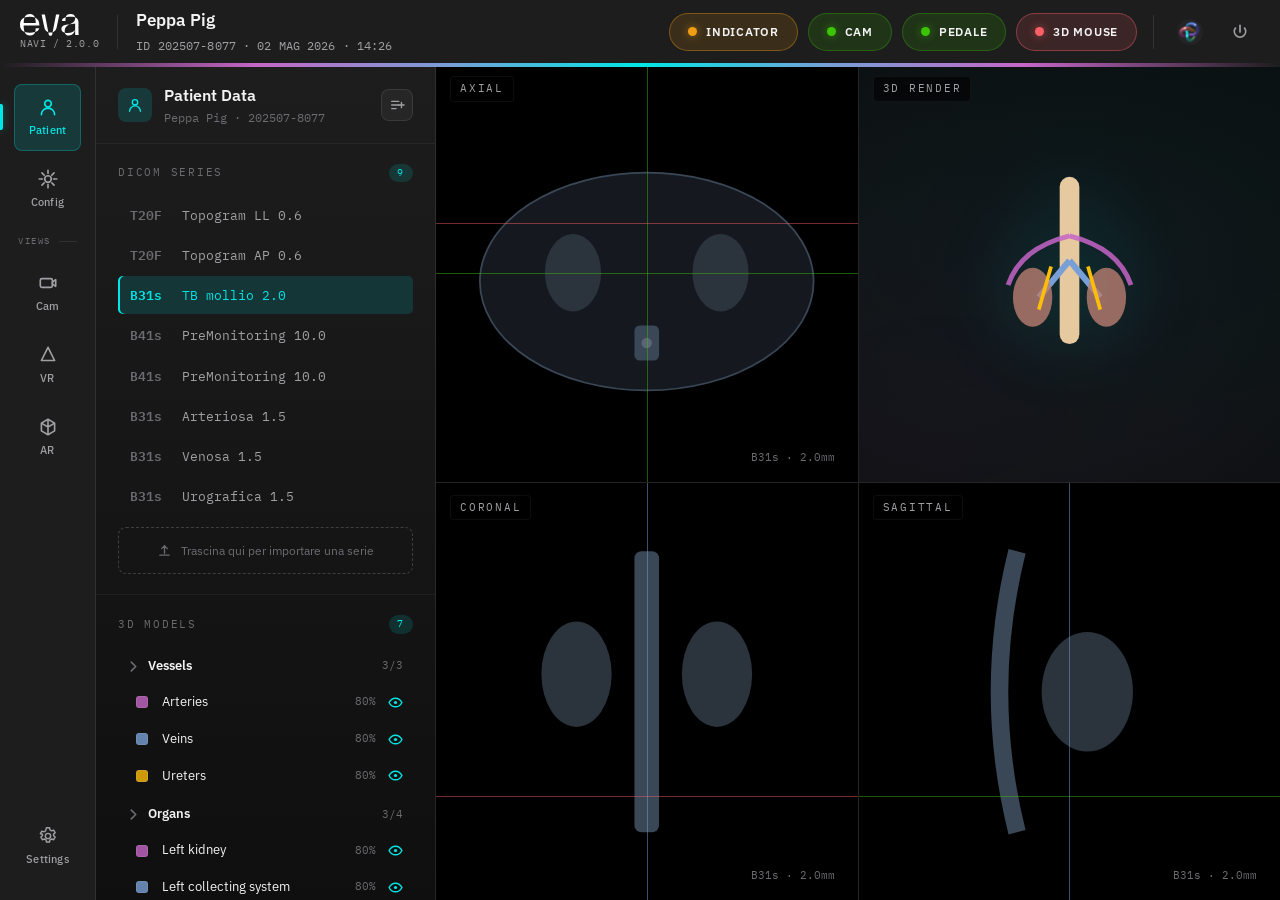
==== commit e30adf9e: "feat: preset daltonismo funzionanti, rinomina System→Settings, cleanup UI - Preset daltonismo ora ri" ====
--- a/index.html
+++ b/index.html
@@ -34,18 +34,6 @@
 
       <div class="tb-sep" style="margin:0 6px"></div>
 
-      <!-- tools -->
-      <div class="tb-group">
-        <span class="lab">Tools</span>
-        <div class="marker-row">
-          <div class="tb-marker is-active">C</div>
-          <div class="tb-marker">P</div>
-          <div class="tb-marker">E</div>
-        </div>
-      </div>
-
-      <div class="tb-sep" style="margin:0 6px"></div>
-
       <!-- assistant -->
       <button class="tb-icon" id="assistBtn" title="Eva">
         <span class="ai-blob mini"><img class="knot-img" src="assets/eva_knot.webp" alt="Eva" draggable="false"></span>
@@ -94,7 +82,7 @@
       <div class="sb-bottom">
         <div class="sb-item" data-view="system">
           <svg width="22" height="22" viewBox="0 0 20 20" fill="none"><path d="M8.6 2.5h2.8l.35 1.9a6 6 0 0 1 1.55.9l1.8-.7 1.4 2.42-1.45 1.27a6 6 0 0 1 0 1.42l1.45 1.27-1.4 2.42-1.8-.7a6 6 0 0 1-1.55.9l-.35 1.9H8.6l-.35-1.9a6 6 0 0 1-1.55-.9l-1.8.7-1.4-2.42 1.45-1.27a6 6 0 0 1 0-1.42L3.05 7.92l1.4-2.42 1.8.7a6 6 0 0 1 1.55-.9z" stroke="currentColor" stroke-width="1.3" stroke-linejoin="round"/><circle cx="10" cy="10" r="2.4" stroke="currentColor" stroke-width="1.3"/></svg>
-          <span>System</span>
+          <span>Settings</span>
         </div>
       </div>
     </nav>
@@ -304,27 +292,18 @@
       <!-- ===== SYSTEM (tabbed: devices + preferences) ===== -->
       <section class="view" data-view="system">
         <div class="pane-pad" style="display:block">
-          <div class="pane-head"><h2>System</h2></div>
+          <div class="pane-head"><h2>Settings</h2></div>
 
           <div class="settings-tabs">
-            <button class="stab is-active" data-tab="devices">Dispositivi</button>
-            <button class="stab" data-tab="general">Generale</button>
+            <button class="stab is-active" data-tab="general">Generale</button>
             <button class="stab" data-tab="access">Accessibilità</button>
             <button class="stab" data-tab="notif">Notifiche</button>
             <button class="stab" data-tab="advanced">Avanzate</button>
           </div>
 
           <div class="settings-body">
-            <!-- DEVICES -->
-            <div class="stab-panel is-active" data-tab="devices">
-              <div class="settings-section">
-                <h3 class="settings-section-title">Dispositivi collegati</h3>
-                <div class="hw-grid" id="hwGrid"></div>
-              </div>
-            </div>
-
             <!-- GENERAL -->
-            <div class="stab-panel" data-tab="general">
+            <div class="stab-panel is-active" data-tab="general">
               <div class="settings-section">
                 <h3 class="settings-section-title">Lingua e regione</h3>
                 <div class="pref-row">
@@ -365,22 +344,22 @@
                   <div class="pref-row-label"><div class="ttl">Preset daltonismo</div><div class="sub">Adatta la palette di stato mantenendo sempre icona ed etichetta accanto al colore.</div></div>
                   <div class="pref-row-ctrl">
                     <div class="cb-presets">
-                      <button class="cb-preset is-active">
+                      <button class="cb-preset is-active" data-cb="">
                         <div class="cb-swatches"><i style="background:#3CC505"></i><i style="background:#F19E14"></i><i style="background:#FF5F67"></i></div>
                         <div class="cb-tx"><div class="cb-nm">Standard</div><div class="cb-sub">Nessuna correzione</div></div>
                         <svg class="cb-chk" width="14" height="14" viewBox="0 0 14 14" fill="none"><path d="M2 7l3 3 7-7" stroke="currentColor" stroke-width="1.8" stroke-linecap="round" stroke-linejoin="round"/></svg>
                       </button>
-                      <button class="cb-preset">
+                      <button class="cb-preset" data-cb="cb-deuter">
                         <div class="cb-swatches"><i style="background:#0072B2"></i><i style="background:#E69F00"></i><i style="background:#CC79A7"></i></div>
                         <div class="cb-tx"><div class="cb-nm">Deuteranopia</div><div class="cb-sub">Difficoltà sul verde</div></div>
                         <svg class="cb-chk" width="14" height="14" viewBox="0 0 14 14" fill="none"><path d="M2 7l3 3 7-7" stroke="currentColor" stroke-width="1.8" stroke-linecap="round" stroke-linejoin="round"/></svg>
                       </button>
-                      <button class="cb-preset">
+                      <button class="cb-preset" data-cb="cb-protan">
                         <div class="cb-swatches"><i style="background:#56B4E9"></i><i style="background:#F0E442"></i><i style="background:#D55E00"></i></div>
                         <div class="cb-tx"><div class="cb-nm">Protanopia</div><div class="cb-sub">Difficoltà sul rosso</div></div>
                         <svg class="cb-chk" width="14" height="14" viewBox="0 0 14 14" fill="none"><path d="M2 7l3 3 7-7" stroke="currentColor" stroke-width="1.8" stroke-linecap="round" stroke-linejoin="round"/></svg>
                       </button>
-                      <button class="cb-preset">
+                      <button class="cb-preset" data-cb="cb-tritan">
                         <div class="cb-swatches"><i style="background:#009E9E"></i><i style="background:#E69F00"></i><i style="background:#CC2E2E"></i></div>
                         <div class="cb-tx"><div class="cb-nm">Tritanopia</div><div class="cb-sub">Difficoltà sul blu</div></div>
                         <svg class="cb-chk" width="14" height="14" viewBox="0 0 14 14" fill="none"><path d="M2 7l3 3 7-7" stroke="currentColor" stroke-width="1.8" stroke-linecap="round" stroke-linejoin="round"/></svg>
--- a/css/tokens.css
+++ b/css/tokens.css
@@ -19,9 +19,9 @@
   --acc-yellow:#FEBD09; --acc-yellow-tint:rgba(254,189,9,.14);
   --acc-salmon:#DD8A7A; --acc-salmon-tint:rgba(221,138,122,.14);
 
-  --ok:#3CC505; --ok-tint:rgba(60,197,5,.14);
-  --warn:#F19E14; --warn-tint:rgba(241,158,20,.14);
-  --danger:#FF5F67; --danger-tint:rgba(255,95,103,.14);
+  --ok:#3CC505; --ok-tint:color-mix(in srgb,#3CC505 14%,transparent);
+  --warn:#F19E14; --warn-tint:color-mix(in srgb,#F19E14 14%,transparent);
+  --danger:#FF5F67; --danger-tint:color-mix(in srgb,#FF5F67 14%,transparent);
   --neutral:#90939A; --neutral-tint:rgba(144,147,154,.14);
 
   --brand-gradient:linear-gradient(135deg,var(--brand) 0%,var(--brand-blue) 50%,var(--brand-magenta) 100%);
@@ -32,3 +32,36 @@
   --r-sm:5px; --r-md:8px; --r-lg:12px; --r-xl:16px;
   --sh-1:0 1px 2px rgba(0,0,0,.4); --sh-2:0 4px 12px rgba(0,0,0,.4); --sh-3:0 12px 32px rgba(0,0,0,.55);
 }
+
+/* ======================================================================
+   COLORBLIND PRESETS — remap ONLY the semantic status palette
+   (--ok / --warn / --danger). Brand colours stay untouched so the
+   product keeps its identity; tints/borders/glows derive from these
+   via color-mix() and follow automatically. Okabe-Ito safe hues.
+   ====================================================================== */
+
+/* Tints are redefined with LITERAL colours (not via var) because a
+   color-mix() that references var(--ok) inside a :root custom property
+   does not re-resolve when --ok is overridden lower in the cascade. */
+
+/* Deuteranopia — verde difficile: ok→blu, warn→ambra, danger→magenta */
+html.cb-deuter{
+  --ok:#0072B2; --warn:#E69F00; --danger:#CC79A7;
+  --ok-tint:color-mix(in srgb,#0072B2 14%,transparent);
+  --warn-tint:color-mix(in srgb,#E69F00 14%,transparent);
+  --danger-tint:color-mix(in srgb,#CC79A7 14%,transparent);
+}
+/* Protanopia — rosso difficile: ok→azzurro, warn→giallo, danger→vermiglio */
+html.cb-protan{
+  --ok:#56B4E9; --warn:#F0E442; --danger:#D55E00;
+  --ok-tint:color-mix(in srgb,#56B4E9 14%,transparent);
+  --warn-tint:color-mix(in srgb,#F0E442 14%,transparent);
+  --danger-tint:color-mix(in srgb,#D55E00 14%,transparent);
+}
+/* Tritanopia — blu difficile: ok→teal (vicino al brand), danger→rosso saturo */
+html.cb-tritan{
+  --ok:#009E9E; --warn:#E69F00; --danger:#CC2E2E;
+  --ok-tint:color-mix(in srgb,#009E9E 14%,transparent);
+  --warn-tint:color-mix(in srgb,#E69F00 14%,transparent);
+  --danger-tint:color-mix(in srgb,#CC2E2E 14%,transparent);
+}
--- a/css/layout.css
+++ b/css/layout.css
@@ -51,7 +51,7 @@
   display:grid;place-items:center;font-family:var(--f-mono);font-size:12px;font-weight:600;color:var(--tx-secondary);position:relative;
 }
 .tb-marker.is-active{color:var(--brand);border-color:var(--brand);box-shadow:0 0 0 1px var(--brand-tint)}
-.tb-marker.is-active::after{content:"";position:absolute;top:-3px;right:-3px;width:8px;height:8px;border-radius:50%;background:var(--ok);border:2px solid var(--bg-1);box-shadow:0 0 6px rgba(60,197,5,.6)}
+.tb-marker.is-active::after{content:"";position:absolute;top:-3px;right:-3px;width:8px;height:8px;border-radius:50%;background:var(--ok);border:2px solid var(--bg-1);box-shadow:0 0 6px color-mix(in srgb,var(--ok) 60%,transparent)}
 
 /* device cluster — colorblind-safe: glyph + label + state icon + word (checklist) */
 .dev-cluster{display:flex;gap:10px;flex:1;justify-content:flex-start}
@@ -65,14 +65,14 @@
 .dev-chip .dot{width:9px;height:9px;border-radius:50%;background:var(--tx-tertiary);flex:none}
 .dev-chip .nm{font-size:12px;font-weight:600;letter-spacing:.06em;text-transform:uppercase;color:var(--tx-secondary)}
 /* state variants — dot color + background tint together */
-.dev-chip.s-ok{background:var(--ok-tint);border-color:rgba(60,197,5,.32)}
-.dev-chip.s-ok .dot{background:var(--ok);box-shadow:0 0 8px rgba(60,197,5,.55)}
+.dev-chip.s-ok{background:var(--ok-tint);border-color:color-mix(in srgb,var(--ok) 32%,transparent)}
+.dev-chip.s-ok .dot{background:var(--ok);box-shadow:0 0 8px color-mix(in srgb,var(--ok) 55%,transparent)}
 .dev-chip.s-ok .nm{color:var(--tx-primary)}
-.dev-chip.s-warn{background:var(--warn-tint);border-color:rgba(241,158,20,.36)}
-.dev-chip.s-warn .dot{background:var(--warn);box-shadow:0 0 8px rgba(241,158,20,.55)}
+.dev-chip.s-warn{background:var(--warn-tint);border-color:color-mix(in srgb,var(--warn) 36%,transparent)}
+.dev-chip.s-warn .dot{background:var(--warn);box-shadow:0 0 8px color-mix(in srgb,var(--warn) 55%,transparent)}
 .dev-chip.s-warn .nm{color:var(--tx-primary)}
-.dev-chip.s-err{background:var(--danger-tint);border-color:rgba(255,95,103,.4)}
-.dev-chip.s-err .dot{background:var(--danger);box-shadow:0 0 8px rgba(255,95,103,.55)}
+.dev-chip.s-err{background:var(--danger-tint);border-color:color-mix(in srgb,var(--danger) 40%,transparent)}
+.dev-chip.s-err .dot{background:var(--danger);box-shadow:0 0 8px color-mix(in srgb,var(--danger) 55%,transparent)}
 .dev-chip.s-err .nm{color:var(--tx-primary)}
 .dev-chip.s-idle{background:var(--bg-2);border-color:var(--bd-default)}
 .dev-chip.s-idle .dot{background:var(--tx-tertiary)}
@@ -115,7 +115,7 @@
 }
 .tb-icon:hover{background:var(--bg-2);color:var(--tx-primary)}
 .tb-icon.is-on{background:var(--brand-tint);color:var(--brand);border-color:rgba(0,230,230,.3)}
-.tb-icon.is-danger:hover{background:var(--danger-tint);color:var(--danger);border-color:rgba(255,95,103,.3)}
+.tb-icon.is-danger:hover{background:var(--danger-tint);color:var(--danger);border-color:color-mix(in srgb,var(--danger) 30%,transparent)}
 /* ======================================================================
    SHELL BODY: sidebar + stage
    ====================================================================== */
@@ -217,8 +217,8 @@
 .crosshair{position:absolute;pointer-events:none}
 .crosshair.h{left:0;right:0;height:1px}
 .crosshair.v{top:0;bottom:0;width:1px}
-.crosshair.red{background:rgba(255,95,103,.45)}
-.crosshair.green{background:rgba(60,197,5,.45)}
+.crosshair.red{background:color-mix(in srgb,var(--danger) 45%,transparent)}
+.crosshair.green{background:color-mix(in srgb,var(--ok) 45%,transparent)}
 .scan{width:100%;height:100%}
 
 /* single immersive stage (VR / AR / 3D render) */
--- a/css/components.css
+++ b/css/components.css
@@ -67,9 +67,9 @@
 .calib-points{position:absolute;inset:0;pointer-events:none}
 .cp{position:absolute;transform:translate(-50%,-50%);width:34px;height:34px;border-radius:50%;border:2px solid var(--tx-tertiary);background:rgba(0,0,0,.6);display:grid;place-items:center;font-family:var(--f-mono);font-size:13px;font-weight:600;color:var(--tx-tertiary)}
 .cp.done{background:var(--brand);border-color:var(--brand);color:#0A0A0A;box-shadow:0 0 16px var(--brand-glow)}
-.cp.current{border-color:var(--warn);color:var(--warn);background:rgba(241,158,20,.15);animation:pulseRing 1.6s infinite;cursor:pointer}
-.cp.current:hover{background:rgba(241,158,20,.3);transform:translate(-50%,-50%) scale(1.12)}
-@keyframes pulseRing{0%,100%{box-shadow:0 0 0 0 rgba(241,158,20,.6)}50%{box-shadow:0 0 0 10px rgba(241,158,20,0)}}
+.cp.current{border-color:var(--warn);color:var(--warn);background:color-mix(in srgb,var(--warn) 15%,transparent);animation:pulseRing 1.6s infinite;cursor:pointer}
+.cp.current:hover{background:color-mix(in srgb,var(--warn) 30%,transparent);transform:translate(-50%,-50%) scale(1.12)}
+@keyframes pulseRing{0%,100%{box-shadow:0 0 0 0 color-mix(in srgb,var(--warn) 60%,transparent)}50%{box-shadow:0 0 0 10px transparent}}
 
 /* bottom bar — kept (checklist) */
 .calib-footer{display:grid;grid-template-columns:auto 1fr auto;align-items:center;gap:18px;padding:20px 32px;background:var(--bg-1);border-top:1px solid var(--bd-default)}
@@ -122,7 +122,7 @@
 .settings-section{padding:8px 0 4px;border-bottom:1px solid var(--bd-default);margin-bottom:24px}
 .settings-section:last-child{border-bottom:none}
 .settings-section-title{font-size:16px;font-weight:600;margin:20px 0 4px;display:flex;align-items:center;gap:10px}
-.settings-section-title .badge{font-family:var(--f-mono);font-size:9.5px;letter-spacing:.06em;text-transform:uppercase;color:var(--warn);background:var(--warn-tint);border:1px solid rgba(241,158,20,.3);padding:2px 7px;border-radius:999px}
+.settings-section-title .badge{font-family:var(--f-mono);font-size:9.5px;letter-spacing:.06em;text-transform:uppercase;color:var(--warn);background:var(--warn-tint);border:1px solid color-mix(in srgb,var(--warn) 30%,transparent);padding:2px 7px;border-radius:999px}
 .pref-row{display:grid;grid-template-columns:280px 1fr;gap:32px;padding:20px 0;border-top:1px solid var(--bd-subtle);align-items:start}
 .pref-row-label .ttl{font-size:14px;font-weight:600}
 .pref-row-label .sub{font-size:12.5px;color:var(--tx-secondary);margin-top:4px;line-height:1.45;max-width:240px}
@@ -138,7 +138,7 @@
 .card{background:var(--bg-1);border:1px solid var(--bd-default);border-radius:var(--r-lg);padding:24px}
 .card.full{grid-column:1/-1}
 .card-title{margin:0 0 4px;font-size:15px;font-weight:600;display:flex;align-items:center;gap:10px}
-.card-title .badge{font-family:var(--f-mono);font-size:9.5px;letter-spacing:.06em;text-transform:uppercase;color:var(--warn);background:var(--warn-tint);border:1px solid rgba(241,158,20,.3);padding:2px 7px;border-radius:999px}
+.card-title .badge{font-family:var(--f-mono);font-size:9.5px;letter-spacing:.06em;text-transform:uppercase;color:var(--warn);background:var(--warn-tint);border:1px solid color-mix(in srgb,var(--warn) 30%,transparent);padding:2px 7px;border-radius:999px}
 .card-desc{margin:0 0 18px;color:var(--tx-secondary);font-size:13px}
 
 .set-row{display:flex;align-items:center;justify-content:space-between;gap:16px;padding:12px 0;border-bottom:1px solid var(--bd-subtle)}
@@ -164,9 +164,9 @@
 .hw-card .desc{font-family:var(--f-mono);font-size:11px;color:var(--tx-tertiary);margin-top:2px}
 .hw-state{display:flex;align-items:center;gap:7px;font-family:var(--f-mono);font-size:12px;font-weight:600;padding:6px 12px;border-radius:999px;border:1px solid}
 .hw-state .si{width:14px;height:14px;display:grid;place-items:center}
-.hw-card.s-ok .ico{color:var(--ok);background:var(--ok-tint)} .hw-card.s-ok .hw-state{color:var(--ok);border-color:rgba(60,197,5,.3);background:var(--ok-tint)}
-.hw-card.s-warn .ico{color:var(--warn);background:var(--warn-tint)} .hw-card.s-warn .hw-state{color:var(--warn);border-color:rgba(241,158,20,.3);background:var(--warn-tint)}
-.hw-card.s-err .ico{color:var(--danger);background:var(--danger-tint)} .hw-card.s-err .hw-state{color:var(--danger);border-color:rgba(255,95,103,.3);background:var(--danger-tint)}
+.hw-card.s-ok .ico{color:var(--ok);background:var(--ok-tint)} .hw-card.s-ok .hw-state{color:var(--ok);border-color:color-mix(in srgb,var(--ok) 30%,transparent);background:var(--ok-tint)}
+.hw-card.s-warn .ico{color:var(--warn);background:var(--warn-tint)} .hw-card.s-warn .hw-state{color:var(--warn);border-color:color-mix(in srgb,var(--warn) 30%,transparent);background:var(--warn-tint)}
+.hw-card.s-err .ico{color:var(--danger);background:var(--danger-tint)} .hw-card.s-err .hw-state{color:var(--danger);border-color:color-mix(in srgb,var(--danger) 30%,transparent);background:var(--danger-tint)}
 .hw-card.s-idle .hw-state{color:var(--tx-tertiary);border-color:var(--bd-default);background:var(--bg-3)}
 /* ======================================================================
    BUTTONS
@@ -178,7 +178,7 @@
 .btn-secondary:hover{background:var(--bg-4);border-color:var(--bd-strong)}
 .btn-ghost{background:transparent;color:var(--tx-secondary)}
 .btn-ghost:hover{background:var(--bg-2);color:var(--tx-primary)}
-.btn-danger{background:transparent;color:var(--danger);border-color:rgba(255,95,103,.3)}
+.btn-danger{background:transparent;color:var(--danger);border-color:color-mix(in srgb,var(--danger) 30%,transparent)}
 .btn-danger:hover{background:var(--danger-tint);border-color:var(--danger)}
 .btn-lg{padding:13px 20px;font-size:15px}
 /* ======================================================================
@@ -206,7 +206,7 @@
 .ast-name{font-size:14px;font-weight:600}
 .ast-status{font-size:12px;color:var(--ok);font-family:var(--f-mono);display:flex;align-items:center;gap:6px}
 .ast-status .pulse{width:6px;height:6px;border-radius:50%;background:var(--ok);animation:pulse 2s infinite}
-@keyframes pulse{0%{box-shadow:0 0 0 0 rgba(60,197,5,.5)}100%{box-shadow:0 0 0 8px rgba(60,197,5,0)}}
+@keyframes pulse{0%{box-shadow:0 0 0 0 color-mix(in srgb,var(--ok) 50%,transparent)}100%{box-shadow:0 0 0 8px transparent}}
 .ast-close{margin-left:auto;background:transparent;border:none;color:var(--tx-tertiary);cursor:pointer;padding:5px;border-radius:5px}
 .ast-close:hover{background:var(--bg-4);color:var(--tx-primary)}
 .ast-body{padding:0 18px 18px}
@@ -389,7 +389,7 @@
 .pt-diag-state{display:flex;align-items:center;gap:8px;font-family:var(--f-mono);font-size:12px;color:var(--tx-secondary)}
 .pt-diag-state .dot{width:8px;height:8px;border-radius:50%;background:var(--tx-tertiary)}
 .pt-diag-state.is-ok{color:var(--ok)}
-.pt-diag-state.is-ok .dot{background:var(--ok);box-shadow:0 0 8px rgba(60,197,5,.5)}
+.pt-diag-state.is-ok .dot{background:var(--ok);box-shadow:0 0 8px color-mix(in srgb,var(--ok) 50%,transparent)}
 
 .pt-modal-foot{display:flex;align-items:center;gap:10px;padding:18px 26px;border-top:1px solid var(--bd-default);background:var(--bg-1)}
 
